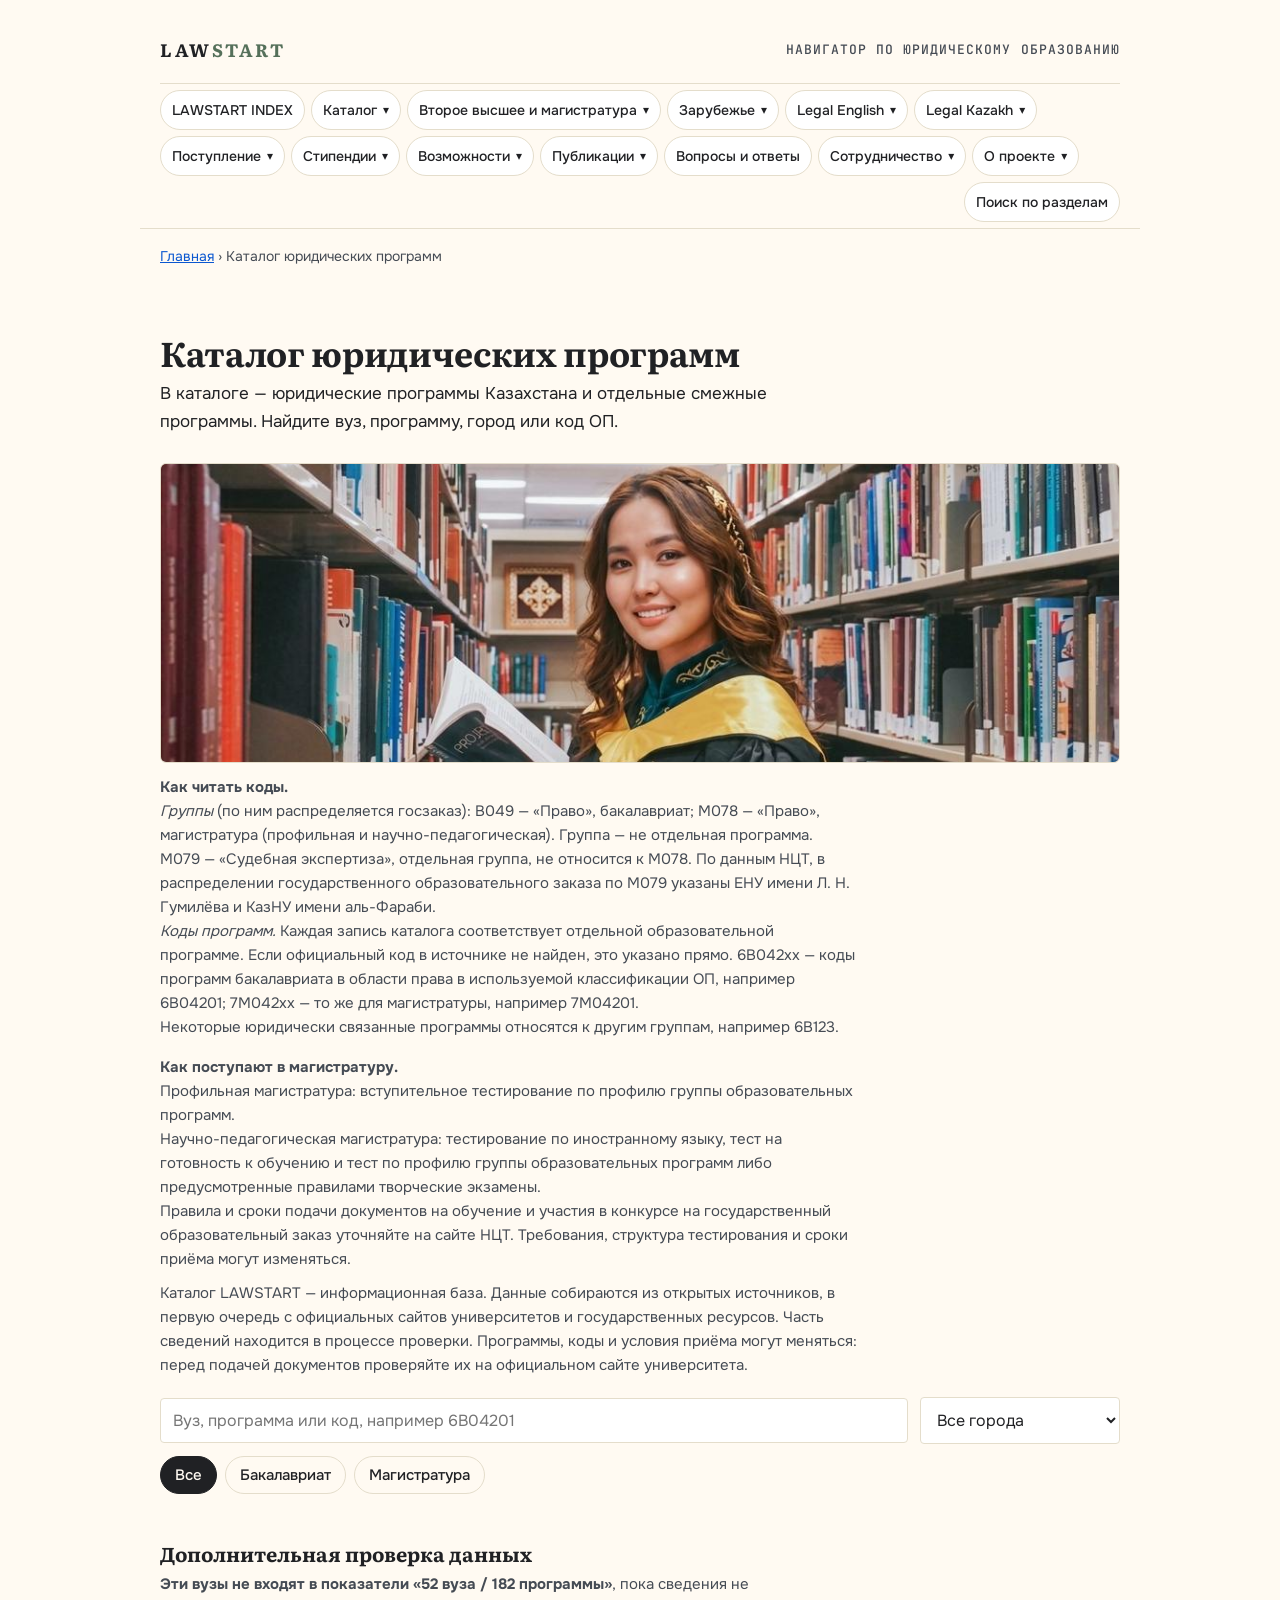
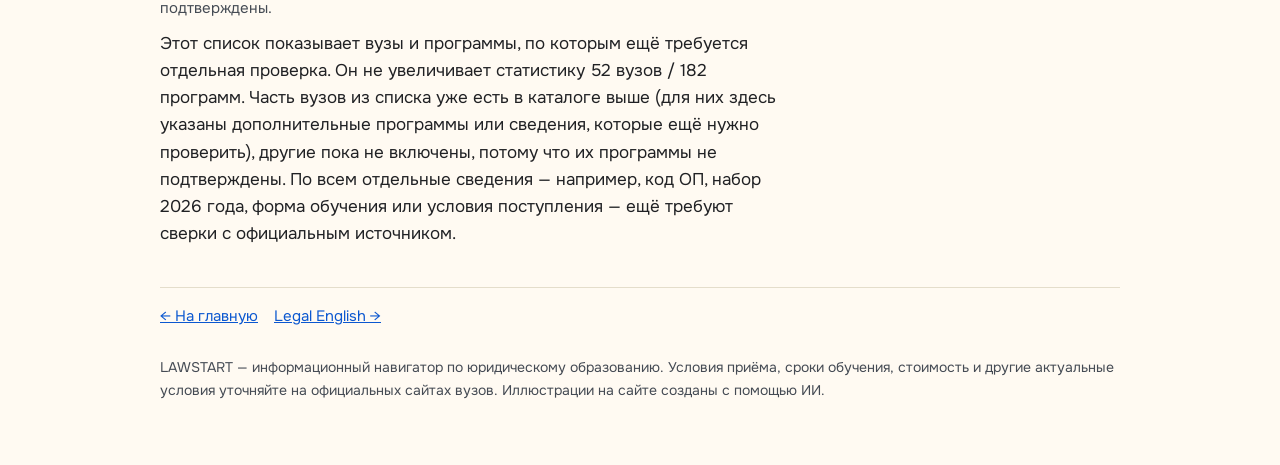
==== catalog.html @ f60cda5f "Add files via upload" ====
<!doctype html>
<html lang="ru">
<head>
<meta charset="utf-8">
<meta name="viewport" content="width=device-width,initial-scale=1">
<title>Каталог юридических программ Казахстана: вузы, коды ОП, магистратура M078 | LAWSTART</title>
<meta name="description" content="Поиск юридических программ бакалавриата и магистратуры в вузах Казахстана по вузу, городу и коду образовательной программы. Информационная база LAWSTART: условия приёма проверяйте на сайте вуза.">
<link rel="canonical" href="https://lawstartkz.github.io/catalog.html">
<link rel="icon" href="favicon.svg" type="image/svg+xml">
<meta property="og:type" content="website">
<meta property="og:locale" content="ru_RU">
<meta property="og:site_name" content="LAWSTART">
<meta property="og:title" content="Каталог юридических программ Казахстана: вузы, коды ОП, магистратура M078 | LAWSTART">
<meta property="og:description" content="Поиск юридических программ бакалавриата и магистратуры в вузах Казахстана по вузу, городу и коду образовательной программы. Информационная база LAWSTART: условия приёма проверяйте на сайте вуза.">
<meta property="og:url" content="https://lawstartkz.github.io/catalog.html">
<meta property="og:image" content="https://lawstartkz.github.io/og.jpg">
<meta property="og:image:alt" content="LAWSTART — навигатор по юридическому образованию">
<meta property="og:image:width" content="1200">
<meta property="og:image:height" content="630">
<meta name="twitter:card" content="summary_large_image">
<meta name="twitter:title" content="Каталог юридических программ Казахстана: вузы, коды ОП, магистратура M078 | LAWSTART">
<meta name="twitter:description" content="Поиск юридических программ бакалавриата и магистратуры в вузах Казахстана по вузу, городу и коду образовательной программы. Информационная база LAWSTART: условия приёма проверяйте на сайте вуза.">
<meta name="twitter:image" content="https://lawstartkz.github.io/og.jpg">
<script type="application/ld+json">{"@context": "https://schema.org", "@type": "BreadcrumbList", "itemListElement": [{"@type": "ListItem", "position": 1, "name": "LAWSTART", "item": "https://lawstartkz.github.io/"}, {"@type": "ListItem", "position": 2, "name": "Каталог юридических программ", "item": "https://lawstartkz.github.io/catalog.html"}]}</script>
<link rel="stylesheet" href="https://fonts.googleapis.com/css2?family=Literata:opsz,wght@7..72,500;7..72,700&family=Onest:wght@400;500;600;700&family=JetBrains+Mono:wght@500&display=swap">
<link rel="stylesheet" href="lawstart.css">
</head>
<body>

<a class="skip" href="#main">К содержимому</a>
<div class="wrap">
  <header class="top">
    <div class="logo"><a href="index.html" aria-label="LAWSTART — на главную">LAW<i>START</i></a></div>
    <div class="tag">Навигатор по юридическому образованию</div>
  </header>
  <nav class="mm" id="main-menu" aria-label="Главное меню: разделы сайта"><div class="mm-bar"><button type="button" class="mm-toggle" id="mm-toggle" aria-expanded="false" aria-controls="mm-list">Меню</button><a class="mm-all" href="index.html#sitemap">Все разделы</a></div><ul class="mm-list" id="mm-list"><li class="mm-g"><a class="mm-dl" href="index.html#test">LAWSTART INDEX</a></li><li class="mm-g"><button type="button" class="mm-gb" aria-expanded="false" aria-controls="mm-p1"><span class="mm-f">Каталог юридического образования Казахстана</span><span class="mm-s" aria-hidden="true">Каталог</span></button><ul class="mm-panel" id="mm-p1" hidden><li><a href="#catalog">Каталог вузов и программ</a></li><li><a href="index.html#nav-d-ba">Бакалавриат по праву</a></li><li><a href="index.html#fields">Направления права</a></li><li><a href="#nav-catalog-check">Проверка данных каталога</a></li><li><a href="index.html#sources">Источники и ограничения</a></li></ul></li><li class="mm-g"><button type="button" class="mm-gb" aria-expanded="false" aria-controls="mm-p2"><span class="mm-f">Второе высшее и магистратура</span><span class="mm-s" aria-hidden="true">Второе высшее и магистратура</span></button><ul class="mm-panel" id="mm-p2" hidden><li><a href="index.html#second-master">Обзор раздела</a></li><li><a href="index.html#second">1. Второе высшее по юриспруденции</a></li><li><a href="index.html#route-master-kz">2. Магистратура в Казахстане</a></li><li><a href="index.html#route-master-abroad">3. Магистратура за рубежом: LL.M., MA</a></li><li><a href="index.html#no-law-degree">4. Поступление без юридического диплома</a></li></ul></li><li class="mm-g"><button type="button" class="mm-gb" aria-expanded="false" aria-controls="mm-p3"><span class="mm-f">Зарубежное образование</span><span class="mm-s" aria-hidden="true">Зарубежье</span></button><ul class="mm-panel" id="mm-p3" hidden><li><a href="index.html#abroad">Университеты и страны: обзор</a></li><li><a href="index.html#nav-ab-uk">Великобритания</a></li><li><a href="index.html#nav-ab-eu">Европа</a></li><li><a href="index.html#nav-ab-usca">США и Канада</a></li><li><a href="index.html#nav-ab-sg">Сингапур, Япония, Южная Корея</a></li><li><a href="index.html#nav-ab-au">Австралия</a></li><li><a href="index.html#nav-ab-nz">Новая Зеландия</a></li><li><a href="index.html#nav-ab-req">Требования и документы</a></li></ul></li><li class="mm-g"><button type="button" class="mm-gb" aria-expanded="false" aria-controls="mm-p4"><span class="mm-f">Legal English</span><span class="mm-s" aria-hidden="true">Legal English</span></button><ul class="mm-panel" id="mm-p4" hidden><li><a href="index.html#english">Обзор Legal English</a></li><li><a href="index.html#le-course">Курс по уровням</a></li><li><a href="index.html#le-terms">Юридическая терминология</a></li><li><a href="index.html#le-dict">Словарь Legal English</a></li><li><a href="index.html#le-contract">Язык договоров</a></li><li><a href="index.html#le-corr">Юридическая переписка</a></li><li><a href="index.html#le-free">Бесплатные словари и источники</a></li><li><a href="index.html#le-courses">Курсы и кино</a></li></ul></li><li class="mm-g"><button type="button" class="mm-gb" aria-expanded="false" aria-controls="mm-p5"><span class="mm-f">Legal Kazakh</span><span class="mm-s" aria-hidden="true">Legal Kazakh</span></button><ul class="mm-panel" id="mm-p5" hidden><li><a href="index.html#legal-kazakh">Обзор Legal Kazakh</a></li><li><a href="index.html#lk-terms">Казахско-русская терминология</a></li><li><a href="index.html#lk-res">Ресурсы и источники</a></li></ul></li><li class="mm-g"><button type="button" class="mm-gb" aria-expanded="false" aria-controls="mm-p6"><span class="mm-f">Поступление</span><span class="mm-s" aria-hidden="true">Поступление</span></button><ul class="mm-panel" id="mm-p6" hidden><li><a href="index.html#admission">Подготовка к поступлению</a></li><li><a href="index.html#ml-types">Мотивационные письма</a></li><li><a href="index.html#ml-guides">Руководства университетов</a></li><li><a href="index.html#admissions-strategy">Стратегия профиля</a></li><li><a href="index.html#ielts-toefl">IELTS и TOEFL</a></li><li><a href="index.html#lsat">LSAT</a></li><li><a href="index.html#checklist">Чек-лист поступления</a></li></ul></li><li class="mm-g"><button type="button" class="mm-gb" aria-expanded="false" aria-controls="mm-p7"><span class="mm-f">Стипендии и гранты</span><span class="mm-s" aria-hidden="true">Стипендии</span></button><ul class="mm-panel" id="mm-p7" hidden><li><a href="index.html#funding">Обзор и как читать описания</a></li><li><a href="index.html#nav-fu-bolashak">Болашак</a></li><li><a href="index.html#nav-fu-us">Стипендии США</a></li><li><a href="index.html#nav-fu-uk">Стипендии Великобритании</a></li><li><a href="index.html#nav-fu-eu">Стипендии Европы</a></li><li><a href="index.html#nav-fu-mext">MEXT (Япония)</a></li><li><a href="index.html#nl-sh">Stipendium Hungaricum</a></li></ul></li><li class="mm-g"><button type="button" class="mm-gb" aria-expanded="false" aria-controls="mm-p8"><span class="mm-f">Международные возможности</span><span class="mm-s" aria-hidden="true">Возможности</span></button><ul class="mm-panel" id="mm-p8" hidden><li><a href="index.html#opportunities">Обзор возможностей</a></li><li><a href="index.html#career-experience">Практика и стажировки</a></li><li><a href="index.html#leadership">Лидерские программы</a></li><li><a href="index.html#kectil">Kectil 2027</a></li><li><a href="index.html#nav-o-jessup">Moot courts (Jessup)</a></li><li><a href="index.html#nav-o-freemover">Обмены: Free Mover, IREX, BridgeUSA</a></li></ul></li><li class="mm-g"><button type="button" class="mm-gb" aria-expanded="false" aria-controls="mm-p10"><span class="mm-f">Бесплатные публикации и исследования</span><span class="mm-s" aria-hidden="true">Публикации</span></button><ul class="mm-panel" id="mm-p10" hidden><li><a href="index.html#publications">Обзор раздела</a></li><li><a href="index.html#pub-for">Для кого</a></li><li><a href="index.html#pub-learn">A. Бесплатное изучение права</a></li><li><a href="index.html#pub-journals">B. Научные журналы и публикации</a></li><li><a href="index.html#pub-research">C. Исследовательские программы</a></li><li><a href="index.html#pub-how">Как подготовить статью</a></li></ul></li><li class="mm-g"><a class="mm-dl" href="index.html#community">Вопросы и ответы</a></li><li class="mm-g"><button type="button" class="mm-gb" aria-expanded="false" aria-controls="mm-p11"><span class="mm-f">Реклама и сотрудничество</span><span class="mm-s" aria-hidden="true">Сотрудничество</span></button><ul class="mm-panel" id="mm-p11" hidden><li><a href="index.html#cooperation">Обзор раздела</a></li><li><a href="index.html#coop-univ">Университетам</a></li><li><a href="index.html#coop-edu">Образовательным организациям</a></li><li><a href="index.html#coop-adv">Рекламодателям и спонсорам</a></li><li><a href="index.html#coop-rules">Принципы</a></li><li><a href="index.html#coop-contact">Как связаться</a></li></ul></li><li class="mm-g"><button type="button" class="mm-gb" aria-expanded="false" aria-controls="mm-p9"><span class="mm-f">О проекте</span><span class="mm-s" aria-hidden="true">О проекте</span></button><ul class="mm-panel" id="mm-p9" hidden><li><a href="index.html#about">О проекте</a></li><li><a href="index.html#nav-about-method">Методология</a></li><li><a href="index.html#nav-about-limits">Ограничения данных</a></li><li><a href="index.html#faq">Частые вопросы (FAQ)</a></li></ul></li><li class="mm-g mm-srch"><a href="index.html#sitemap-search">Поиск по разделам</a></li></ul></nav>
  <main id="main" tabindex="-1">
  <nav class="crumbs" aria-label="Путь по сайту"><a href="index.html">Главная</a> › Каталог юридических программ</nav>
  <section id="catalog">
    <h1 class="sec">Каталог юридических программ</h1>
    <p class="sub">В каталоге — юридические программы Казахстана и отдельные смежные программы. Найдите вуз, программу, город или код ОП.</p>
<figure class="ph"><img src="lawstart-img-catalog-01.jpg" alt="Выпускница в мантии с книгой между библиотечными стеллажами" loading="lazy" width="1000" height="560" style="object-position:50% 35%"></figure>
    <p class="note" id="nav-codes" style="margin:-12px 0 20px"><b>Как читать коды.</b><br><i>Группы</i> (по ним распределяется госзаказ): B049 — «Право», бакалавриат; M078 — «Право», магистратура (профильная и научно-педагогическая). Группа — не отдельная программа.<br>M079 — «Судебная экспертиза», отдельная группа, не относится к M078. По данным НЦТ, в распределении государственного образовательного заказа по M079 указаны ЕНУ имени Л. Н. Гумилёва и КазНУ имени аль-Фараби.<br><i>Коды программ.</i> Каждая запись каталога соответствует отдельной образовательной программе. Если официальный код в источнике не найден, это указано прямо. 6B042xx — коды программ бакалавриата в области права в используемой классификации ОП, например 6B04201; 7M042xx — то же для магистратуры, например 7M04201.<br>Некоторые юридически связанные программы относятся к другим группам, например 6B123.</p>
    <p class="note" id="nav-master" style="margin:-4px 0 14px"><b>Как поступают в магистратуру.</b><br>Профильная магистратура: вступительное тестирование по профилю группы образовательных программ.<br>Научно-педагогическая магистратура: тестирование по иностранному языку, тест на готовность к обучению и тест по профилю группы образовательных программ либо предусмотренные правилами творческие экзамены.<br>Правила и сроки подачи документов на обучение и участия в конкурсе на государственный образовательный заказ уточняйте на сайте НЦТ. Требования, структура тестирования и сроки приёма могут изменяться.</p>
    <p class="note" style="margin:-4px 0 20px">Каталог LAWSTART — информационная база. Данные собираются из открытых источников, в первую очередь с официальных сайтов университетов и государственных ресурсов. Часть сведений находится в процессе проверки. Программы, коды и условия приёма могут меняться: перед подачей документов проверяйте их на официальном сайте университета.</p>
    <div class="ctl">
      <input type="search" id="q" placeholder="Вуз, программа или код, например 6B04201" aria-label="Поиск по каталогу">
      <select id="city" aria-label="Город"><option value="">Все города</option></select>
    </div>
    <div class="ctl"><div class="chips" id="lvl">
      <button class="chip" type="button" data-l="" aria-pressed="true">Все</button>
      <button class="chip" type="button" data-l="Бакалавриат" aria-pressed="false">Бакалавриат</button>
      <button class="chip" type="button" data-l="Магистратура" aria-pressed="false">Магистратура</button>
    </div></div>
    <p class="count" id="count"></p>
    <div class="ugrid" id="list"></div>
        <div class="other" id="other" style="margin-top:28px">
      <h3 id="nav-catalog-check">Дополнительная проверка данных</h3>
      <p class="note" style="margin:0 0 10px"><b>Эти вузы не входят в показатели «52 вуза / 182 программы»</b>, пока сведения не подтверждены.</p>
      <p class="sub">Этот список показывает вузы и программы, по которым ещё требуется отдельная проверка. Он не увеличивает статистику 52 вузов / 182 программ. Часть вузов из списка уже есть в каталоге выше (для них здесь указаны дополнительные программы или сведения, которые ещё нужно проверить), другие пока не включены, потому что их программы не подтверждены. По всем отдельные сведения — например, код ОП, набор 2026 года, форма обучения или условия поступления — ещё требуют сверки с официальным источником.</p>
      <dl id="olist"></dl>
    </div>
  </section>
  <p class="pages-nav"><a href="index.html">← На главную</a><a href="legal-english.html">Legal English →</a></p>
  </main>
  <footer>LAWSTART — информационный навигатор по юридическому образованию. Условия приёма, сроки обучения, стоимость и другие актуальные условия уточняйте на официальных сайтах вузов. Иллюстрации на сайте созданы с помощью ИИ.</footer>
</div>
<button type="button" class="totop" id="totop" aria-label="К главному меню" hidden>↑ К ГЛАВНОМУ МЕНЮ</button>
<script src="lawstart-nav.js"></script>
<script src="lawstart-catalog.js"></script>
<!-- Cloudflare Web Analytics --><script type="module" src="https://static.cloudflareinsights.com/beacon.min.js" data-cf-beacon='{"token":"e0ff798a6056429d980021d98a8d6578"}'></script><!-- End Cloudflare Web Analytics -->
</body>
</html>
---- lawstart.css ----
[hidden]{display:none!important}
*,*::before,*::after{box-sizing:border-box}
/* Layout: one calm column, a wide hero with a route-style list of directions, then facts, steps, FAQ.
   Color: paper, ink, brass accent, line, muted. Type: Literata display, Onest body, JetBrains Mono for program codes. */
:root{
  --paper:#FFFAF2; --card:#FFFFFF; --ink:#202124; --muted:#454B54; --link:#0B57D0; --line:#E4DDCB;
  --brass:#55705A;--i1:#C8932E;--i2:#B5483F;--i3:#2E5E8C;--b1:#F5E9D2;--b2:#E2ECF4;--b3:#F4E1DC; --brass-ink:#FFFFFF; --soft:#EFEADB;
  --display:'Literata',Georgia,serif; --body:'Onest',system-ui,sans-serif; --mono:'JetBrains Mono',ui-monospace,monospace;
}
@media (prefers-color-scheme:dark){:root:not([data-theme="light"]){
  --paper:#111A13; --card:#1A251C; --ink:#F1F4EF; --muted:#C3CCC4; --link:#8AB4F8; --line:#2C3A2F; --brass:#8FB394;--i1:#E3B65F;--i2:#E5857A;--i3:#7FB0DE;--b1:#2B2619;--b2:#17222D;--b3:#2D1F1D; --brass-ink:#111A13; --soft:#212E24; color-scheme:dark}}
:root[data-theme="dark"]{
  --paper:#111A13; --card:#1A251C; --ink:#F1F4EF; --muted:#C3CCC4; --link:#8AB4F8; --line:#2C3A2F; --brass:#8FB394;--i1:#E3B65F;--i2:#E5857A;--i3:#7FB0DE;--b1:#2B2619;--b2:#17222D;--b3:#2D1F1D; --brass-ink:#111A13; --soft:#212E24; color-scheme:dark}

*{box-sizing:border-box}
body{background:var(--paper);color:var(--ink);font:17px/1.6 var(--body);padding-inline:20px;-webkit-text-size-adjust:100%;text-size-adjust:100%}
.wrap{max-width:960px;margin-inline:auto;padding-block:28px 56px}
.skip{position:absolute;left:12px;top:-100px;z-index:100;background:var(--brass);color:var(--brass-ink);padding:10px 14px;border-radius:6px;font-weight:600;text-decoration:none}.skip:focus{top:12px}
main:focus{outline:none}
a{color:var(--link)}
:focus-visible{outline:2px solid var(--brass);outline-offset:3px}

header.top{flex-wrap:wrap;display:flex;justify-content:space-between;align-items:center;gap:12px;padding-bottom:20px;border-bottom:1px solid var(--line)}
.logo{font:700 18px var(--display);letter-spacing:.14em}
.logo i{font-style:normal;color:var(--brass)}
.tag{font:500 13px var(--mono);color:var(--muted);text-transform:uppercase;letter-spacing:.08em}

.hero>div:first-child{grid-column:1/-1}.hero{display:grid;grid-template-columns:1.2fr 1fr;gap:40px;padding-block:48px 40px;align-items:start}
h1{font:700 clamp(34px,6vw,56px)/1.06 var(--display);letter-spacing:-.02em;margin:0 0 18px;text-wrap:balance}
.lead{color:var(--ink);font-size:19px;max-width:46ch;margin:0 0 28px}
.cta{display:flex;flex-wrap:wrap;gap:12px}
.btn{display:inline-block;padding:14px 22px;font:600 15px var(--body);color:var(--ink);text-decoration:none;border:1.5px solid var(--ink);border-radius:4px}
.btn.main{background:var(--brass);border-color:var(--brass);color:var(--brass-ink)}
.btn:hover{transform:translateY(-1px)}
@media (prefers-reduced-motion:no-preference){.btn{transition:transform .15s}}

.route{padding:0;grid-column:1/-1;display:grid;grid-template-columns:repeat(auto-fit,minmax(270px,1fr));gap:12px}.route h2,.route .rs{grid-column:1/-1}
.route h2{font:700 28px/1.2 var(--display);color:var(--ink);margin:0}.route .rs{margin:0 0 4px;color:var(--muted);font-size:16px}
.route a{display:flex;justify-content:space-between;gap:12px;padding:14px 16px;min-height:56px;margin-top:0;color:var(--ink);background:var(--card);border:1px solid var(--line);border-radius:6px;text-decoration:none;font-weight:500}.route a{cursor:pointer;-webkit-tap-highlight-color:transparent}.route a:hover{border-color:var(--ink)}.route a:active{background:var(--soft);border-color:var(--ink)}.route a:focus-visible{outline-offset:2px}.route a.go{border:2px solid var(--brass);padding:13px 15px}
.route a:first-of-type{margin-top:0}
.route a span:last-child{color:#1F7A47;font:700 22px/1 var(--body);flex:none;align-self:center}
@media (prefers-color-scheme:dark){:root:not([data-theme="light"]) .route a span:last-child{color:#7FD6A3}}
:root[data-theme="dark"] .route a span:last-child{color:#7FD6A3}
.route a:hover b{text-decoration:underline;text-underline-offset:4px}@media (max-width:560px){.route{gap:10px}.route a{padding:12px 14px;min-height:52px}.route a.go{padding:11px 13px}.route a b{font-size:17px}.route h2{font-size:26px}}@media (prefers-reduced-motion:no-preference){.route a{transition:border-color .15s,background-color .15s}}.route a b{display:block;font-size:18px;font-weight:700;line-height:1.3;text-transform:none}.route a small{display:block;font:400 14.5px/1.45 var(--body);color:var(--muted);margin-top:3px}

.facts{display:grid;grid-template-columns:repeat(auto-fit,minmax(200px,1fr));gap:0;border-block:1px solid var(--line)}
.fact{padding:22px 20px 22px 0;min-width:0}
.fact b{display:block;font:700 34px/1.1 var(--display)}
.fact b.code{font-family:var(--mono);font-weight:500;font-size:28px}
.fact span{color:var(--muted);font-size:15.5px}

section{padding-block:48px 0}
h2.sec{font:700 clamp(26px,4vw,34px)/1.15 var(--display);letter-spacing:-.01em;margin:0 0 8px;text-wrap:balance}
.sub{color:var(--ink);margin:0 0 28px;max-width:56ch}

.dirs{display:grid;grid-template-columns:repeat(auto-fit,minmax(260px,1fr));gap:16px}
.dir{background:var(--card);border:1px solid var(--line);border-radius:6px;padding:22px;min-width:0}
.dir h3{font:700 20px/1.25 var(--display);margin:0 0 8px}
.dir p{margin:0;color:var(--ink);font-size:16px}
.dir code{font:500 14px var(--mono);background:var(--soft);padding:2px 6px;border-radius:3px}

.steps{display:grid;grid-template-columns:repeat(auto-fit,minmax(220px,1fr));gap:24px;counter-reset:s;padding:0;list-style:none;margin:0}
.steps li{counter-increment:s;padding-top:16px;border-top:2px solid var(--ink)}
.steps li::before{content:counter(s);font:500 13px var(--mono);color:var(--brass);display:block;margin-bottom:6px}
.steps b{display:block;font:700 19px var(--display);margin-bottom:4px}
.steps span{color:var(--ink);font-size:16px}

details{border-top:1px solid var(--line)}
details:last-of-type{border-bottom:1px solid var(--line)}
summary{cursor:pointer;list-style:none;display:flex;justify-content:space-between;gap:16px;padding:18px 0;font:700 18px var(--display)}
summary::-webkit-details-marker{display:none}
summary::after{content:"+";font:500 22px var(--mono);color:var(--brass);line-height:1}
details[open] summary::after{content:"–"}
details p{margin:0 0 18px;color:var(--ink);max-width:68ch}

.final{margin-top:56px;background:var(--ink);color:var(--paper);border-radius:6px;padding:32px;display:flex;flex-wrap:wrap;gap:20px;justify-content:space-between;align-items:center}
.final h2{font:700 26px/1.2 var(--display);margin:0;max-width:22ch}
.final .btn{border-color:var(--paper)}.final .btn:not(.main){color:var(--paper)}
.final .btn.main{border-color:var(--brass)}
footer{margin-top:28px;color:var(--muted);font-size:14px}

@media (max-width:760px){.hero{grid-template-columns:1fr;gap:28px;padding-block:32px}}
.pic{margin:0 0 40px;background:var(--soft);border:1px solid var(--line);border-radius:6px;display:flex;justify-content:center;overflow:hidden}


.ctl{display:flex;flex-wrap:wrap;gap:12px;align-items:center;margin-bottom:12px}
.ctl input[type=search],.ctl select{font:400 16px var(--body);color:var(--ink);background:var(--card);border:1.5px solid var(--line);border-radius:4px;padding:11px 12px;min-width:0}
.ctl input[type=search]{flex:1 1 240px}
.ctl select{flex:0 1 200px}
.dsrch{margin:0 0 20px;padding:18px}
.dsrch-h{display:block;font:700 18px/1.3 var(--display);margin:0 0 8px}
.dsrch-f{display:flex;flex-wrap:wrap;gap:10px}
.dsrch-f input[type=search],.dsrch-f select{flex:1 1 220px;min-width:0;min-height:48px;font:400 16px var(--body);color:var(--ink);background:var(--card);border:1.5px solid var(--line);border-radius:6px;padding:10px 12px}
.dbtn{flex:0 0 auto;min-height:48px;padding:12px 20px;border:2px solid #1769D2;border-radius:10px;background:#1769D2;color:#fff;font:700 15px/1.2 var(--body);letter-spacing:.03em;cursor:pointer;touch-action:manipulation;-webkit-tap-highlight-color:transparent}
.dbtn:hover{background:#125BB8;border-color:#125BB8}
.dbtn:active{background:#0E4A99;border-color:#0E4A99;transform:scale(.98)}
.dbtn:focus-visible{outline:3px solid var(--ink);outline-offset:2px}
@media (prefers-color-scheme:dark){:root:not([data-theme="light"]) .dbtn{border-color:#6AA8F0}}
:root[data-theme="dark"] .dbtn{border-color:#6AA8F0}
@media (max-width:520px){.dbtn{width:100%}}
.dext{margin-top:18px;padding-top:16px;border-top:1px solid var(--line)}
.dext-n{margin:0 0 10px;font-size:15px;color:var(--muted)}
.dmsg{margin:10px 0 0;font-weight:600;color:var(--ink)}
.dmsg:empty{display:none}
.dmsg a{font-weight:600}
.lk-card{border-top:1px solid var(--line)}
.lk-dl{margin:0 0 14px}
.lk-dl dt{font:600 14px var(--body);color:var(--muted);margin-top:10px}
.lk-dl dd{margin:2px 0 0}
.chips{display:flex;gap:8px;flex-wrap:wrap}
.chip{font:500 15px var(--body);color:var(--ink);background:transparent;border:1.5px solid var(--line);border-radius:999px;padding:8px 14px;cursor:pointer}
.chip[aria-pressed=true]{background:var(--ink);color:var(--paper);border-color:var(--ink)}
.count{font:500 14px var(--mono);color:var(--muted);margin:0 0 16px}
.ugrid{display:grid;grid-template-columns:repeat(auto-fill,minmax(min(300px,100%),1fr));gap:14px}
.uni{background:var(--card);border:1px solid var(--line);border-radius:6px;padding:18px;min-width:0}
.uni h3{font:700 17px/1.3 var(--display);margin:0 0 4px}
.uni .meta{font:500 13px var(--mono);color:var(--brass);text-transform:uppercase;letter-spacing:.06em;margin:0 0 10px}
.uni ul{list-style:none;margin:0;padding:0}
.uni li{display:flex;gap:10px;padding:7px 0;border-top:1px solid var(--line);font-size:15.5px;line-height:1.5}
.uni li code{flex:0 0 auto;min-width:66px;font:500 13px/1.7 var(--mono);color:var(--muted)}
.uni li em{display:block;font-style:normal;color:var(--muted);font-size:14px}
.uni li code.nocode{font:400 13px/1.4 var(--body);min-width:0;width:66px;font-style:italic}
.stat{font:500 12px var(--mono);background:var(--soft);padding:3px 8px;border-radius:3px;margin-left:8px;vertical-align:middle;text-transform:uppercase;letter-spacing:.04em;white-space:nowrap}
.ph{margin:0 0 24px}.ph figcaption{font-size:14px;color:var(--muted);margin-top:6px}.ph.sm img{width:auto;max-width:100%;height:auto;max-height:320px;margin:0 auto}.bd{display:flex;flex-wrap:wrap;gap:6px;margin:0 0 10px}.bd i{font:500 12px var(--mono);font-style:normal;text-transform:uppercase;letter-spacing:.04em;border:1.5px solid var(--line);border-radius:3px;padding:2px 7px;color:var(--muted)}.bd i.of{color:#1F7A47;border-color:#1F7A47}.rc .nt{font-size:14.5px;color:var(--muted);margin:8px 0 0}.rc .lk{margin:10px 0 0;font-size:15.5px}.rc .lk a{font-weight:500;text-underline-offset:3px}@media (prefers-color-scheme:dark){:root:not([data-theme="light"]) .bd i.of{color:#7FD6A3;border-color:#7FD6A3}}:root[data-theme="dark"] .bd i.of{color:#7FD6A3;border-color:#7FD6A3}
.rcimg{display:block;width:100%;height:140px;object-fit:cover;border-radius:4px;margin:-4px 0 14px}.ph img,.pic img{display:block;width:100%;height:clamp(170px,34vw,300px);object-fit:cover}.ph img{border-radius:6px;border:1px solid var(--line)}
.ver{margin-top:12px;padding-top:12px;border-top:1px solid var(--line)}
.ver .ok{display:inline-block;font:500 12px var(--mono);text-transform:uppercase;letter-spacing:.04em;color:#1F7A47;border:1.5px solid #1F7A47;border-radius:3px;padding:2px 7px}
.ver dl{margin:10px 0 8px;display:grid;grid-template-columns:auto 1fr;gap:4px 12px;font-size:14.5px;line-height:1.5}
.ver dt{color:var(--muted)}
.ver dd{margin:0;min-width:0;overflow-wrap:anywhere}
.ver .vs{font-size:14px;color:var(--muted);margin:0}
.ver .vs a{color:var(--link)}
@media (prefers-color-scheme:dark){:root:not([data-theme="light"]) .ver .ok{color:#7FD6A3;border-color:#7FD6A3}}
:root[data-theme="dark"] .ver .ok{color:#7FD6A3;border-color:#7FD6A3}
.empty{padding:28px 0;color:var(--muted)}
.other{margin-top:28px}
.other h3{font:700 20px var(--display);margin:0 0 4px}
.other p.sub{margin-bottom:12px}
.other dl{margin:0;display:grid;grid-template-columns:130px 1fr;gap:0 16px}
.other dt{font-weight:700;padding:9px 0;border-top:1px solid var(--line)}
.other dd{margin:0;padding:9px 0;border-top:1px solid var(--line);color:var(--ink);font-size:15.5px}
@media (max-width:560px){.other dl{grid-template-columns:1fr}.other dt{padding-bottom:0}.other dd{border-top:0;padding-top:2px}}

.quiz{background:var(--card);border:1px solid var(--line);border-radius:6px;padding:28px;max-width:720px}
.qprog{display:flex;justify-content:space-between;font:500 14px var(--mono);color:var(--muted);margin-bottom:8px}
.bar{height:6px;background:var(--soft);border-radius:3px;overflow:hidden;margin-bottom:24px}
.bar i{display:block;height:100%;background:var(--brass);width:0}
.quiz fieldset{border:0;margin:0;padding:0;min-width:0}
.quiz legend{font:700 22px/1.3 var(--display);margin-bottom:16px;padding:0;text-wrap:balance}
.opt{display:flex;gap:12px;align-items:flex-start;border:1.5px solid var(--line);border-radius:6px;padding:14px 16px;margin-bottom:10px;cursor:pointer;background:var(--paper)}
.opt:hover{border-color:var(--brass)}
.opt input{margin-top:5px;accent-color:var(--brass);flex:0 0 auto}
.opt:has(input:checked){border-color:var(--brass);background:var(--soft)}
.qnav{display:flex;gap:12px;margin-top:18px;flex-wrap:wrap}
.btn[disabled]{opacity:.45;cursor:not-allowed}
button.btn{background:transparent;color:var(--ink);cursor:pointer}
button.btn.main{background:var(--brass);color:var(--brass-ink)}
.res .big{font:700 clamp(56px,14vw,88px)/1 var(--display);letter-spacing:-.03em}
.res .big small{font-size:.35em;color:var(--muted);font-weight:500}
.res h3{font:700 26px var(--display);margin:8px 0}
.res p{color:var(--ink);margin:0 0 12px;max-width:56ch}
.scale{display:grid;grid-template-columns:repeat(5,1fr);gap:4px;margin:18px 0 6px}
.scale span{height:8px;border-radius:2px;background:var(--soft)}
.scale span.on{background:var(--brass)}
.scale-l{display:flex;justify-content:space-between;font:500 12px var(--mono);color:var(--muted);margin-bottom:20px}

.reg{display:grid;grid-template-columns:repeat(auto-fit,minmax(270px,1fr));gap:16px}
.mto{display:grid;gap:8px}.mto button,.mtb{font:500 16px var(--body);text-align:left;padding:12px 14px;min-height:44px;background:var(--card);color:var(--ink);border:1px solid var(--line);border-radius:6px;cursor:pointer}.mto button:hover,.mtb:hover{border-color:var(--brass)}.mto button.ok{border-color:#2f7d4f;background:rgba(47,125,79,.12)}.mto button.no{border-color:#b3472f;background:rgba(179,71,47,.12)}.mtb{margin-top:12px;text-align:center}
.lr{margin:0;padding-left:22px;display:grid;gap:6px}.lr a{color:var(--link);text-underline-offset:3px;display:inline-block;min-height:28px}.leroute{scroll-margin-top:12px}#le-levels,#le-dirs,#le-terms,#le-dict,#mt{scroll-margin-top:16px}
.uni .wl{margin:2px 0 10px;font-size:14px}.uni .wl a{color:var(--link);text-underline-offset:3px;display:inline-block;min-height:28px}
.uni .lv{margin:14px 0 2px;font-weight:600}
.rc{background:var(--card);border:1px solid var(--line);border-radius:6px;padding:22px;min-width:0}
.rc h3{font:700 21px/1.25 var(--display);margin:0 0 4px}
.rc .deg{font:500 13px var(--mono);color:var(--brass);text-transform:uppercase;letter-spacing:.06em;margin:0 0 12px}
.rc dl{margin:0}
.rc dt{font:600 14px var(--body);color:var(--muted);margin-top:12px}
.rc dd{margin:2px 0 0;font-size:16px}
.chk{margin:28px 0 0;padding:0;list-style:none;display:grid;grid-template-columns:repeat(auto-fit,minmax(250px,1fr));gap:0 28px}
.chk li{padding:12px 0;border-top:1px solid var(--line);font-size:16px}
.chk b{display:block;font-weight:700}
.chk span{color:var(--ink)}
.note{margin-top:20px;color:var(--muted);font-size:15px;max-width:70ch}
.ulist{list-style:none;margin:0;padding:0}
.ulist li{display:flex;justify-content:space-between;gap:12px;padding:7px 0;border-top:1px solid var(--line);font-size:15.5px;min-width:0}
.ulist a{font-weight:500;text-decoration:underline;text-decoration-color:var(--line);text-underline-offset:3px;min-width:0}
.ulist a:hover{text-decoration-color:var(--brass)}
.ulist span{font:500 12.5px var(--mono);color:var(--muted);text-align:right;overflow-wrap:anywhere;flex:0 1 46%;align-self:center}
.ulist span{display:none}
@media (min-width:760px){.ulist span{display:block}}
.fmt{margin:0 0 6px;font-size:15px;color:var(--ink)}
.cty{font:600 14.5px var(--body);color:var(--ink);margin:16px 0 4px}
.cty:first-of-type{margin-top:0}
.sub2{font:700 24px/1.2 var(--display);margin:40px 0 6px}
.plain{margin:0;padding-left:18px;font-size:16px}
.plain li{padding:3px 0}
.tw{overflow-x:auto}
.tw table{border-collapse:collapse;width:100%;font-size:15.5px}
.tw td{padding:8px 0;border-top:1px solid var(--line);vertical-align:top}
.tw td:last-child{font:500 14px var(--mono);white-space:nowrap;padding-left:12px}

.deg2{font:500 13px var(--mono);color:var(--brass);text-transform:uppercase;letter-spacing:.06em;margin:0 0 8px !important}
.terms{display:grid;grid-template-columns:repeat(auto-fill,minmax(280px,1fr));gap:0 28px;margin:8px 0 6px}
.t{padding:11px 0;border-top:1px solid var(--line);min-width:0;display:flex;flex-direction:column;gap:2px}
.t b{font-weight:700;font-size:16.5px}
.t .tr{font-size:16px}
.t .ex{font-size:15px;color:var(--muted)}
.t i{font-size:15px;color:var(--ink)}
details h4.cty{margin-top:18px}
details a{text-decoration-color:currentColor;text-underline-offset:3px}
details ul.plain,details ol.plain{margin:0 0 8px;color:var(--ink)}
[hidden]{display:none!important}
/* ===== LAWSTART Legal English course: STYLES (scoped to .lec) ===== */
.lec{--lec-ok:#1F7A47;--lec-no:#A33A32;margin:0 0 28px}
@media (prefers-color-scheme:dark){:root:not([data-theme="light"]) .lec{--lec-ok:#7FD6A3;--lec-no:#F0A39B}}
:root[data-theme="dark"] .lec{--lec-ok:#7FD6A3;--lec-no:#F0A39B}
.lec *{min-width:0}
.lec-h{font:700 22px/1.25 var(--display);margin:14px 0 8px;scroll-margin-top:12px}
.lec h5{margin:0}
.lec-lt{font:700 18px/1.3 var(--display)}
.lec-ct{font:700 16px/1.3 var(--display);margin:16px 0 6px!important}
.lec-card{background:var(--card);border:1px solid var(--line);border-radius:6px;padding:20px;margin:0 0 16px}
.lec-card p{margin:0 0 10px}
.lec-how .plain{color:var(--ink)}
.lec-sum{font:600 15px var(--body);margin:14px 0 10px}
.lec-levels{list-style:none;margin:0 0 16px;padding:0;display:grid;gap:12px}
.lec-lv{background:var(--card);border:1px solid var(--line);border-left-width:5px;border-radius:6px;padding:18px 20px}
.lec-lv p{margin:0 0 8px}
.lec-lv.is-done{border-left-color:var(--lec-ok)}
.lec-lv.is-open{border-left-color:var(--brass)}
.lec-lv.is-lock{border-style:dashed;border-left-style:dashed}
.lec-top{display:flex;flex-wrap:wrap;gap:8px 12px;align-items:center;justify-content:space-between;margin:0 0 6px}
.lec-st{font:500 12.5px var(--mono);text-transform:uppercase;letter-spacing:.04em;border:1.5px solid currentColor;border-radius:3px;padding:2px 8px;white-space:nowrap}
.lec-st.done{color:var(--lec-ok)}.lec-st.open{color:var(--brass)}.lec-st.lock{color:var(--muted)}
.lec-ru,.lec-res,.lec-lockmsg,.lec-tr,.lec-note,.lec-meta{color:var(--muted)}
.lec-ru,.lec-res,.lec-lockmsg{font-size:15px}
.lec-note{font-size:15px;max-width:68ch}
.lec-meta{margin:0 0 14px;font-size:15px}
.lec-meta .lec-st{margin-right:6px}
.lec-btn,.lec-sp{font:600 15px var(--body);min-height:44px;padding:10px 18px;border:1.5px solid var(--ink);border-radius:4px;background:transparent;color:var(--ink);cursor:pointer}
.lec-btn.main{background:var(--brass);border-color:var(--brass);color:var(--brass-ink)}
.lec-btn[disabled],.lec-sp[disabled]{opacity:.5;cursor:not-allowed}
.lec-sp{font-weight:500;font-size:14px;padding:6px 12px;min-height:40px;border-color:var(--line)}
.lec-row{display:flex;flex-wrap:wrap;gap:10px;margin:12px 0 0}
.lec-warn{border:1.5px solid var(--lec-no);border-radius:6px;padding:10px 14px;margin:0 0 14px;color:var(--ink)}
.lec-live{margin:0;min-height:0;color:var(--lec-ok);font-weight:600}
.lec-live:empty{display:none}
.lec-future{border-style:dashed}
.lec-reset{margin:8px 0 0}
.lec-confirm{font-weight:600;margin:0 0 6px}
.lec details p{color:var(--ink);margin:0 0 12px}
.lec details p.lec-tr,.lec details p.lec-note,.lec details p.lec-fb{color:var(--muted)}
.lec .lec-body{padding:0 0 14px}
.lec-con{margin:0 0 14px}
.lec-vg{display:grid;grid-template-columns:repeat(auto-fit,minmax(min(260px,100%),1fr));gap:12px}
.lec-v{border:1px solid var(--line);border-radius:6px;padding:12px 14px;background:var(--card)}
.lec-v p{margin:0 0 6px!important;font-size:16px}
.lec-vh{margin:0 0 6px}
.lec-text{margin:0 0 20px}
.lec-quote{margin:8px 0 12px;padding:10px 16px;border-left:4px solid var(--brass);background:var(--soft)}
.lec-quote p{margin:0 0 6px!important}
.lec-q{border:0;margin:0 0 16px;padding:0}
.lec-q legend{font:600 16px/1.4 var(--body);padding:0;margin:0 0 8px}
.lec-o{display:flex;gap:10px;align-items:flex-start;border:1.5px solid var(--line);border-radius:6px;padding:10px 12px;margin:0 0 8px;cursor:pointer;background:var(--paper)}
.lec-o input{margin-top:4px;accent-color:var(--brass);flex:0 0 auto}
.lec-fb{font-size:15.5px;margin:-6px 0 14px!important;font-weight:600}
.lec-fb.ok{color:var(--lec-ok)}.lec-fb.no{color:var(--lec-no)}
.lec-fb:empty{display:none}
.lec-phr{list-style:none;margin:0 0 12px;padding:0;display:grid;gap:8px}
.lec-phr li{display:flex;flex-wrap:wrap;gap:6px 12px;align-items:center;border:1px solid var(--line);border-radius:6px;padding:8px 12px;background:var(--card)}
.lec-phr .lec-en{flex:1 1 240px}
.lec-phr .lec-tr{flex:1 1 100%;font-size:15px}
.lec-sp-msg{font-size:15px;color:var(--lec-no);margin:0 0 10px}
.lec-sp-msg:empty{display:none}
.lec-pr{border:1px solid var(--line);border-radius:6px;margin:0 0 8px;padding:0 14px}
.lec-pr summary{font:600 15px var(--body);padding:12px 0}
.lec-start{margin-top:16px}
.lec-form{margin-top:14px}
.lec-big{font:700 24px/1.3 var(--display);margin:0 0 8px!important}
.lec-verdict{font-weight:700}
.lec-score.is-done{border-left:5px solid var(--lec-ok)}
.lec-score.is-fail{border-left:5px solid var(--lec-no)}
.lec-rev{list-style:none;margin:0 0 16px;padding:0;display:grid;gap:10px;counter-reset:lecr}
.lec-r{counter-increment:lecr;border:1px solid var(--line);border-left-width:5px;border-radius:6px;padding:12px 16px;background:var(--card)}
.lec-r.ok{border-left-color:var(--lec-ok)}.lec-r.no{border-left-color:var(--lec-no)}
.lec-r p{margin:0 0 4px}
.lec-r .lec-rq::before{content:counter(lecr) ". ";font-weight:700}
.lec-r .lec-rq{font-weight:600}
.lec-rm{font-weight:700}
.lec-r.ok .lec-rm{color:var(--lec-ok)}.lec-r.no .lec-rm{color:var(--lec-no)}
.lec-why{color:var(--muted)}
.lec button:focus-visible,.lec summary:focus-visible,.lec input:focus-visible,.lec [tabindex="-1"]:focus-visible{outline:2px solid var(--brass);outline-offset:3px}
.lec [tabindex="-1"]:focus:not(:focus-visible){outline:none}
.lec-ls{border:1px solid var(--line);border-radius:6px;margin:0 0 12px;background:var(--card)}
.lec-ls>summary{padding:12px 14px;cursor:pointer;font-weight:600;line-height:1.4}
.lec-ls>summary:focus-visible,.lec-trd>summary:focus-visible{outline:2px solid var(--brass);outline-offset:2px}
.lec-ls>summary{display:block}
.lec-ls>summary .lec-tr{display:block;font-weight:400;margin-top:2px}
.lec-ls>.lec-body{padding:0 14px 14px}
.lec-trd{margin:0 0 12px}.lec-trd>summary{cursor:pointer;font-weight:600;font-size:15.5px}
.lec-ru2{font-size:16px;color:var(--ink);margin:0 0 6px!important}
.lec-dl{margin:0;display:grid;gap:2px}
.lec-dl dt{font:600 13px/1.3 var(--mono);text-transform:uppercase;letter-spacing:.04em;color:var(--muted);margin:10px 0 0}
.lec-dl dd{margin:0}
.lec-big2{font:700 18px/1.3 var(--display)}
.lec-j{display:inline-block;font:600 12.5px/1.2 var(--mono);border:1px solid var(--muted);border-radius:3px;padding:2px 6px;margin:0 4px 2px 0;vertical-align:middle;color:var(--ink)}
.lec-jrow{margin:0 0 8px}
.lec-jx{margin:0 0 6px!important}
.lec-legend{font-size:15px;max-width:68ch;margin:0 0 12px}
.lec-expr{list-style:none;margin:0 0 12px;padding:0;display:grid;gap:8px}
.lec-expr li{border-left:3px solid var(--line);padding:2px 0 2px 10px}
.lec-xn{display:block;font-size:15px;color:var(--muted)}
.lec-def,.lec-ex{margin:4px 0 0!important;font-size:16px}
.lec-open{margin:0 0 14px}
.lec-olab{display:block;font-weight:600;margin:0 0 4px}
.lec-ta{width:100%;max-width:100%;font:inherit;font-size:16px;padding:8px 10px;border:1px solid var(--line);border-radius:4px;background:var(--bg,var(--card));color:var(--ink);margin:0 0 8px}
.lec-ta:focus-visible{outline:2px solid var(--brass);outline-offset:1px}
.lec-ans{margin:8px 0 0;padding:10px 14px;border-left:4px solid var(--brass);background:var(--soft)}
.lec-model{margin:0 0 6px!important}
.lec-k{display:block}
@media (max-width:560px){.lec-card,.lec-lv{padding:14px}.lec-big{font-size:21px}.lec-btn{width:100%}.lec-row .lec-btn{width:100%}}

/* ===== LAWSTART v2 additions (appended; existing rules above are unchanged) ===== */
/* Listen buttons: saturated blue, white text, speaker icon, big tap target */
.lec-sp{display:inline-flex;align-items:center;justify-content:center;gap:8px;min-height:44px;padding:10px 18px;font:600 15px/1.2 var(--body);color:#fff;background:#1769D2;border:2px solid #1769D2;border-radius:10px;box-shadow:0 1px 3px rgba(0,0,0,.25);cursor:pointer;-webkit-tap-highlight-color:transparent;transition:background-color .15s,border-color .15s,transform .06s}
.lec-sp::before{content:"";flex:0 0 20px;width:20px;height:20px;background:url("data:image/svg+xml,%3Csvg xmlns='http://www.w3.org/2000/svg' viewBox='0 0 24 24' fill='%23fff'%3E%3Cpath d='M3 9v6h4l5 5V4L7 9H3zm13.5 3A4.5 4.5 0 0 0 14 7.97v8.05c1.48-.73 2.5-2.25 2.5-4.02zM14 3.23v2.06c2.89.86 5 3.54 5 6.71s-2.11 5.85-5 6.71v2.06c4.01-.91 7-4.49 7-8.77s-2.99-7.86-7-8.77z'/%3E%3C/svg%3E") center/contain no-repeat}
.lec-sp:hover{background:#125BB8;border-color:#125BB8}
.lec-sp:active{background:#0E4A99;border-color:#0E4A99;transform:scale(.97)}
.lec-sp:focus-visible{outline:3px solid var(--ink);outline-offset:2px}
.lec-sp[disabled]{background:#5F7FA6;border-color:#5F7FA6;color:#fff;opacity:.7;cursor:not-allowed;transform:none}
.lec-v .lec-sp{margin-top:6px}
@media (prefers-color-scheme:dark){:root:not([data-theme="light"]) .lec-sp{border-color:#6AA8F0}:root:not([data-theme="light"]) .lec-sp:hover,:root:not([data-theme="light"]) .lec-sp:active{border-color:#8DBDF5}}
:root[data-theme="dark"] .lec-sp{border-color:#6AA8F0}
:root[data-theme="dark"] .lec-sp:hover,:root[data-theme="dark"] .lec-sp:active{border-color:#8DBDF5}
@media (max-width:520px){.lec-phr .lec-sp,.lec-v .lec-sp,.lec-sp.lec-all{width:100%}}
/* Section anchor menu and back-to-top */
html{scroll-padding-top:64px}
.anav{position:sticky;top:0;z-index:50;display:flex;gap:8px;margin:0 -20px 16px;padding:8px 20px;overflow-x:auto;-webkit-overflow-scrolling:touch;scrollbar-width:none;background:var(--paper);border-bottom:1px solid var(--line)}
.anav::-webkit-scrollbar{display:none}
.anav a{flex:0 0 auto;display:inline-flex;align-items:center;min-height:40px;padding:6px 14px;border:1px solid var(--line);border-radius:999px;background:var(--card);color:var(--ink);font:500 14px var(--body);text-decoration:none;white-space:nowrap}
.anav a:active{background:var(--soft)}
.anav a:focus-visible{outline:3px solid var(--brass);outline-offset:1px}
.totop{position:fixed;right:16px;bottom:16px;z-index:60;display:inline-flex;align-items:center;gap:6px;min-height:44px;padding:10px 16px;border:0;border-radius:999px;background:var(--ink);color:var(--paper);font:600 14px var(--body);box-shadow:0 2px 10px rgba(0,0,0,.3);cursor:pointer;-webkit-tap-highlight-color:transparent}
.totop:active{transform:scale(.96)}
.totop:focus-visible{outline:3px solid var(--brass);outline-offset:2px}
/* Cinema block */
.cine{margin:0}.cine li{margin:0 0 6px}.cine b{color:var(--ink)}

/* v3: button "К ГЛАВНОМУ МЕНЮ" and bold menu items */
.totop{background:#1769D2;color:#fff;border:2px solid #1769D2;min-height:48px;padding:12px 18px;gap:8px;font:700 14px/1.2 var(--body);letter-spacing:.02em;white-space:nowrap;max-width:calc(100vw - 32px);bottom:max(16px,env(safe-area-inset-bottom));right:max(16px,env(safe-area-inset-right));box-shadow:0 3px 12px rgba(0,0,0,.35);touch-action:manipulation}
.totop:hover{background:#125BB8;border-color:#125BB8}
.totop:active{background:#0E4A99;border-color:#0E4A99;transform:scale(.97)}
.totop:focus-visible{outline:3px solid var(--ink);outline-offset:2px}
@media (prefers-color-scheme:dark){:root:not([data-theme="light"]) .totop{border-color:#6AA8F0}}
:root[data-theme="dark"] .totop{border-color:#6AA8F0}
.anav:focus{outline:none}
.anav a{font-weight:700;font-size:15px}
.route a b{font-weight:700}

.st{display:inline-block;font:600 13px var(--body);border:1.5px solid var(--line);border-radius:4px;padding:1px 7px;margin-right:4px}
.st.ok{color:#1F5E3A;border-color:#1F5E3A}.st.warn{color:#7A5200;border-color:#7A5200}.st.no{color:#9A2F27;border-color:#9A2F27}
@media (prefers-color-scheme:dark){:root:not([data-theme="light"]) .st.ok{color:#7FD6A3;border-color:#7FD6A3}:root:not([data-theme="light"]) .st.warn{color:#E3B65F;border-color:#E3B65F}:root:not([data-theme="light"]) .st.no{color:#E5857A;border-color:#E5857A}}
:root[data-theme="dark"] .st.ok{color:#7FD6A3;border-color:#7FD6A3}:root[data-theme="dark"] .st.warn{color:#E3B65F;border-color:#E3B65F}:root[data-theme="dark"] .st.no{color:#E5857A;border-color:#E5857A}
.nl-filt{display:flex;flex-wrap:wrap;gap:8px;align-items:center}.nl-fl{font:600 14px var(--body);color:var(--muted);margin-right:2px}
.nl-filt .chip{min-height:40px}.nl-filt .chip[aria-pressed="true"]{background:var(--brass);border-color:var(--brass);color:var(--brass-ink)}
.nl-card dd{overflow-wrap:anywhere}.nl-card .bd i{white-space:normal}
.nl-mail{white-space:pre-wrap;overflow-wrap:anywhere;background:var(--card);border:1px solid var(--line);border-radius:6px;padding:16px;font:15px/1.55 var(--body);margin:0}

.t .ru,.t .jx{display:block;font-size:14.5px;color:var(--muted);margin-top:4px}
.ml-ck{display:flex;gap:10px;align-items:flex-start;min-height:32px;padding:4px 0;cursor:pointer}.ml-ck input{margin-top:5px;width:20px;height:20px;flex:0 0 auto}
.ml-form{display:grid;gap:6px}.ml-form label{font:600 14px var(--body);color:var(--muted);margin-top:6px}
.ml-form input,.ml-form textarea{width:100%;font:16px var(--body);color:var(--ink);background:var(--card);border:1.5px solid var(--line);border-radius:4px;padding:10px 12px}
details .btn{font-size:15px;min-height:44px}

html{scroll-padding-top:76px}
.mm{position:sticky;top:0;z-index:50;margin:0 -20px 16px;padding:6px 20px;background:var(--paper);border-bottom:1px solid var(--line)}
.mm-bar{display:flex;align-items:center;gap:8px;justify-content:space-between}
.mm-toggle,.mm-gb,.mm-all,.mm-srch a{display:inline-flex;align-items:center;min-height:44px;padding:6px 14px;border:1px solid var(--line);border-radius:999px;background:var(--card);color:var(--ink);font:500 15px var(--body);text-decoration:none;cursor:pointer}
.mm-toggle[aria-expanded="true"],.mm-gb[aria-expanded="true"]{background:var(--brass);border-color:var(--brass);color:var(--brass-ink)}
.mm :focus-visible{outline:3px solid var(--brass);outline-offset:1px}
.mm-list,.mm-panel{list-style:none;margin:0;padding:0}
.mm-panel[hidden]{display:none}
.mm-panel a{display:block;min-height:44px;padding:11px 12px;border-radius:6px;color:var(--ink);text-decoration:none;font:15px/1.3 var(--body)}
.mm-panel a:hover,.mm-panel a:active{background:var(--soft)}
.mm-s{display:none}
@media (max-width:899px){
.mm-list{display:none;position:absolute;left:0;right:0;top:100%;background:var(--paper);border-bottom:1px solid var(--line);padding:8px 20px 16px;max-height:calc(100vh - 70px);max-height:calc(100dvh - 70px);overflow-y:auto;overscroll-behavior:contain;box-shadow:0 8px 16px rgba(0,0,0,.12)}
.mm-list.open{display:block}
.mm-g{margin:6px 0}.mm-gb{width:100%;justify-content:space-between;border-radius:8px}.mm-gb::after{content:"+";font-weight:700;margin-left:10px}.mm-gb[aria-expanded="true"]::after{content:"\2212"}
.mm-panel{padding:4px 0 8px 8px}.mm-srch a{width:100%;border-radius:8px}}
@media (min-width:900px){
.mm-toggle{display:none}.mm-bar{display:none}
.mm-list{display:flex;flex-wrap:wrap;gap:6px;align-items:center}
.mm-g{position:relative}.mm-f{display:none}.mm-s{display:inline}
.mm-gb::after{content:"\25BE";margin-left:6px;font-size:12px}
.mm-panel{position:absolute;top:calc(100% + 4px);left:0;z-index:60;min-width:300px;max-width:min(380px,90vw);max-height:70vh;overflow-y:auto;background:var(--card);border:1px solid var(--line);border-radius:10px;box-shadow:0 10px 24px rgba(0,0,0,.16);padding:6px}
.mm-g:nth-last-child(-n+3) .mm-panel{left:auto;right:0}
.mm-g:last-child{margin-left:auto}}
.sm summary{cursor:pointer;min-height:44px;font-weight:600}.sm-n{color:var(--muted);font-weight:400}
.sm .plain{columns:1;margin:6px 0 12px}.sm .plain li{break-inside:avoid;margin:0 0 4px}.sm .plain a{display:inline-block;padding:6px 0;min-height:32px}
@media (min-width:700px){.sm .plain{columns:2;column-gap:28px}}
.sm-res{list-style:none;margin:10px 0 0;padding:0}.sm-res a{display:block;padding:10px 0;min-height:44px;border-bottom:1px solid var(--line)}.sm-res small{color:var(--muted);display:block}
.qj{display:flex;flex-wrap:wrap;gap:8px;margin:0 0 18px}.qj-l{font:600 14px var(--body);color:var(--muted);align-self:center;margin-right:2px}
.qj a{display:inline-flex;align-items:center;min-height:40px;padding:6px 12px;border:1px solid var(--line);border-radius:999px;background:var(--card);color:var(--ink);font:500 14px var(--body);text-decoration:none}
.qj a:active{background:var(--soft)}
a.btn{display:inline-flex;align-items:center;justify-content:center;text-decoration:none}
.mm-dl{display:inline-flex;align-items:center;min-height:44px;padding:6px 14px;border:1px solid var(--line);border-radius:999px;background:var(--card);color:var(--ink);font:500 15px var(--body);text-decoration:none}
@media (max-width:899px){.mm-dl{width:100%;border-radius:8px}}
.dirs .lk{margin:8px 0 0}
@media (min-width:900px){html{scroll-padding-top:128px}.mm-gb,.mm-dl,.mm-srch a{min-height:40px;padding:4px 11px;font-size:14px}}
.qa-chips{display:flex;flex-wrap:wrap;gap:8px;margin:14px 0 0}
.qa-chips .chip{min-height:40px;font:500 14px var(--body);padding:6px 12px;border:1.5px solid var(--line);border-radius:999px;background:var(--card);color:var(--ink);cursor:pointer}
.qa-chips .chip[aria-pressed="true"]{background:var(--brass);border-color:var(--brass);color:var(--brass-ink)}
.qa-acts{display:flex;flex-wrap:wrap;gap:10px;margin:14px 0 0}
.qa-acts .btn{min-height:44px}
.qa-list{display:grid;gap:12px;margin-top:16px}
.qa-card{background:var(--card);border:1px solid var(--line);border-radius:6px;padding:0}
.qa-card>summary{list-style:none;cursor:pointer;padding:16px 18px;min-height:44px;display:block}
.qa-card>summary::-webkit-details-marker{display:none}
.qa-card>summary b{display:block;font:700 17px/1.3 var(--display);overflow-wrap:anywhere}
.qa-meta{display:flex;flex-wrap:wrap;gap:6px 10px;align-items:center;margin-top:8px;font:14px var(--body);color:var(--muted)}
.qa-card[open]>summary{border-bottom:1px solid var(--line)}
.qa-in{padding:14px 18px 18px}
.qa-txt{white-space:pre-wrap;overflow-wrap:anywhere;margin:0 0 12px}
.qa-who{font:600 14px var(--body);color:var(--muted);margin:0 0 6px}
.qa-ans{list-style:none;margin:14px 0 0;padding:0;display:grid;gap:12px}
.qa-ans>li{border-top:1px solid var(--line);padding-top:12px}
.qa-rep{list-style:none;margin:10px 0 0 14px;padding:0 0 0 12px;border-left:3px solid var(--line);display:grid;gap:10px}
.qa-lnk{display:flex;flex-wrap:wrap;gap:8px 18px;margin:14px 0 0}
.qa-lnk a{display:inline-flex;align-items:center;min-height:44px}
.qa-morew{margin:14px 0 0}
.qa-err{display:flex;flex-wrap:wrap;gap:10px;align-items:center}

/* --- multi-page additions (pages: catalog.html, legal-english.html) --- */
h1.sec{font:700 clamp(26px,4vw,34px)/1.15 var(--display);letter-spacing:-.01em;margin:0 0 8px;text-wrap:balance}
.crumbs{font-size:14px;color:var(--muted);margin:0 0 18px;line-height:1.6}
.crumbs a{color:var(--link)}
.logo a{color:inherit;text-decoration:none}
.pages-nav{margin:28px 0 0;padding-top:16px;border-top:1px solid var(--line);font-size:15px}
.pages-nav a{color:var(--link);margin-right:16px}
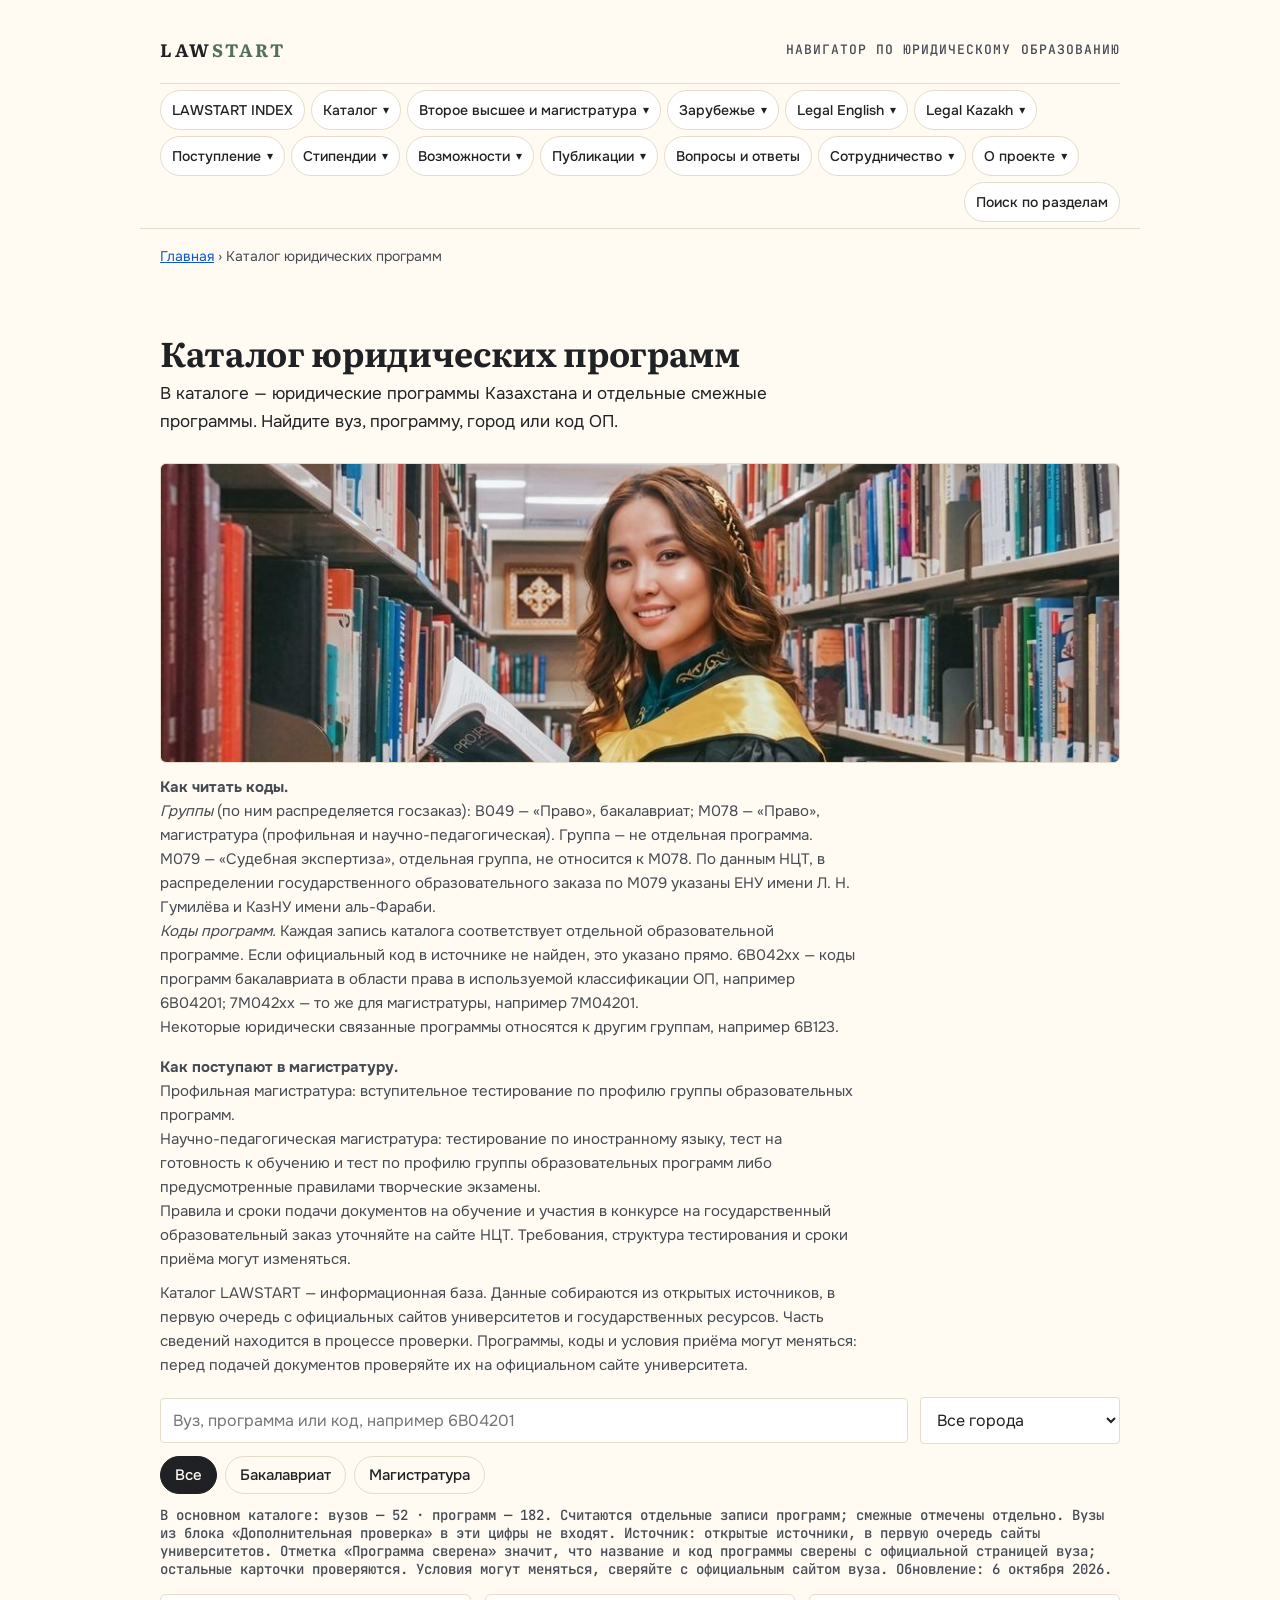
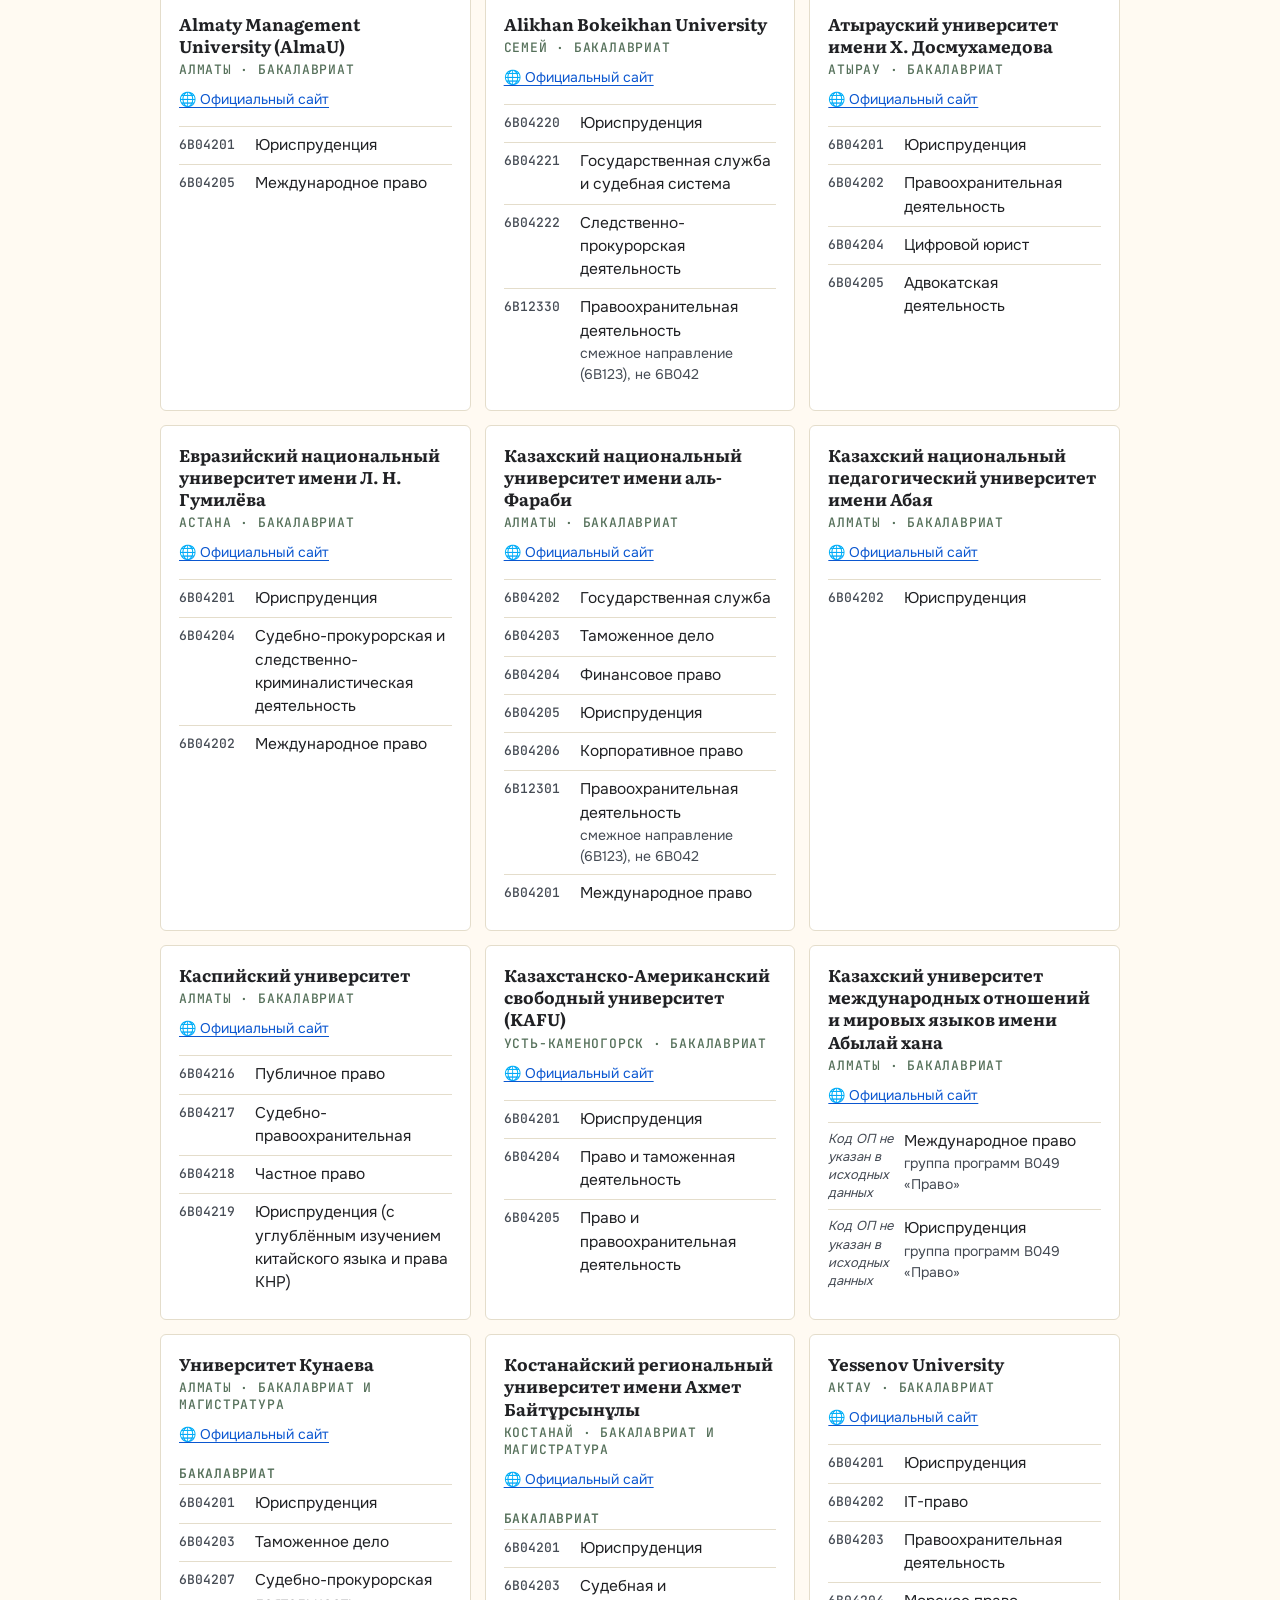
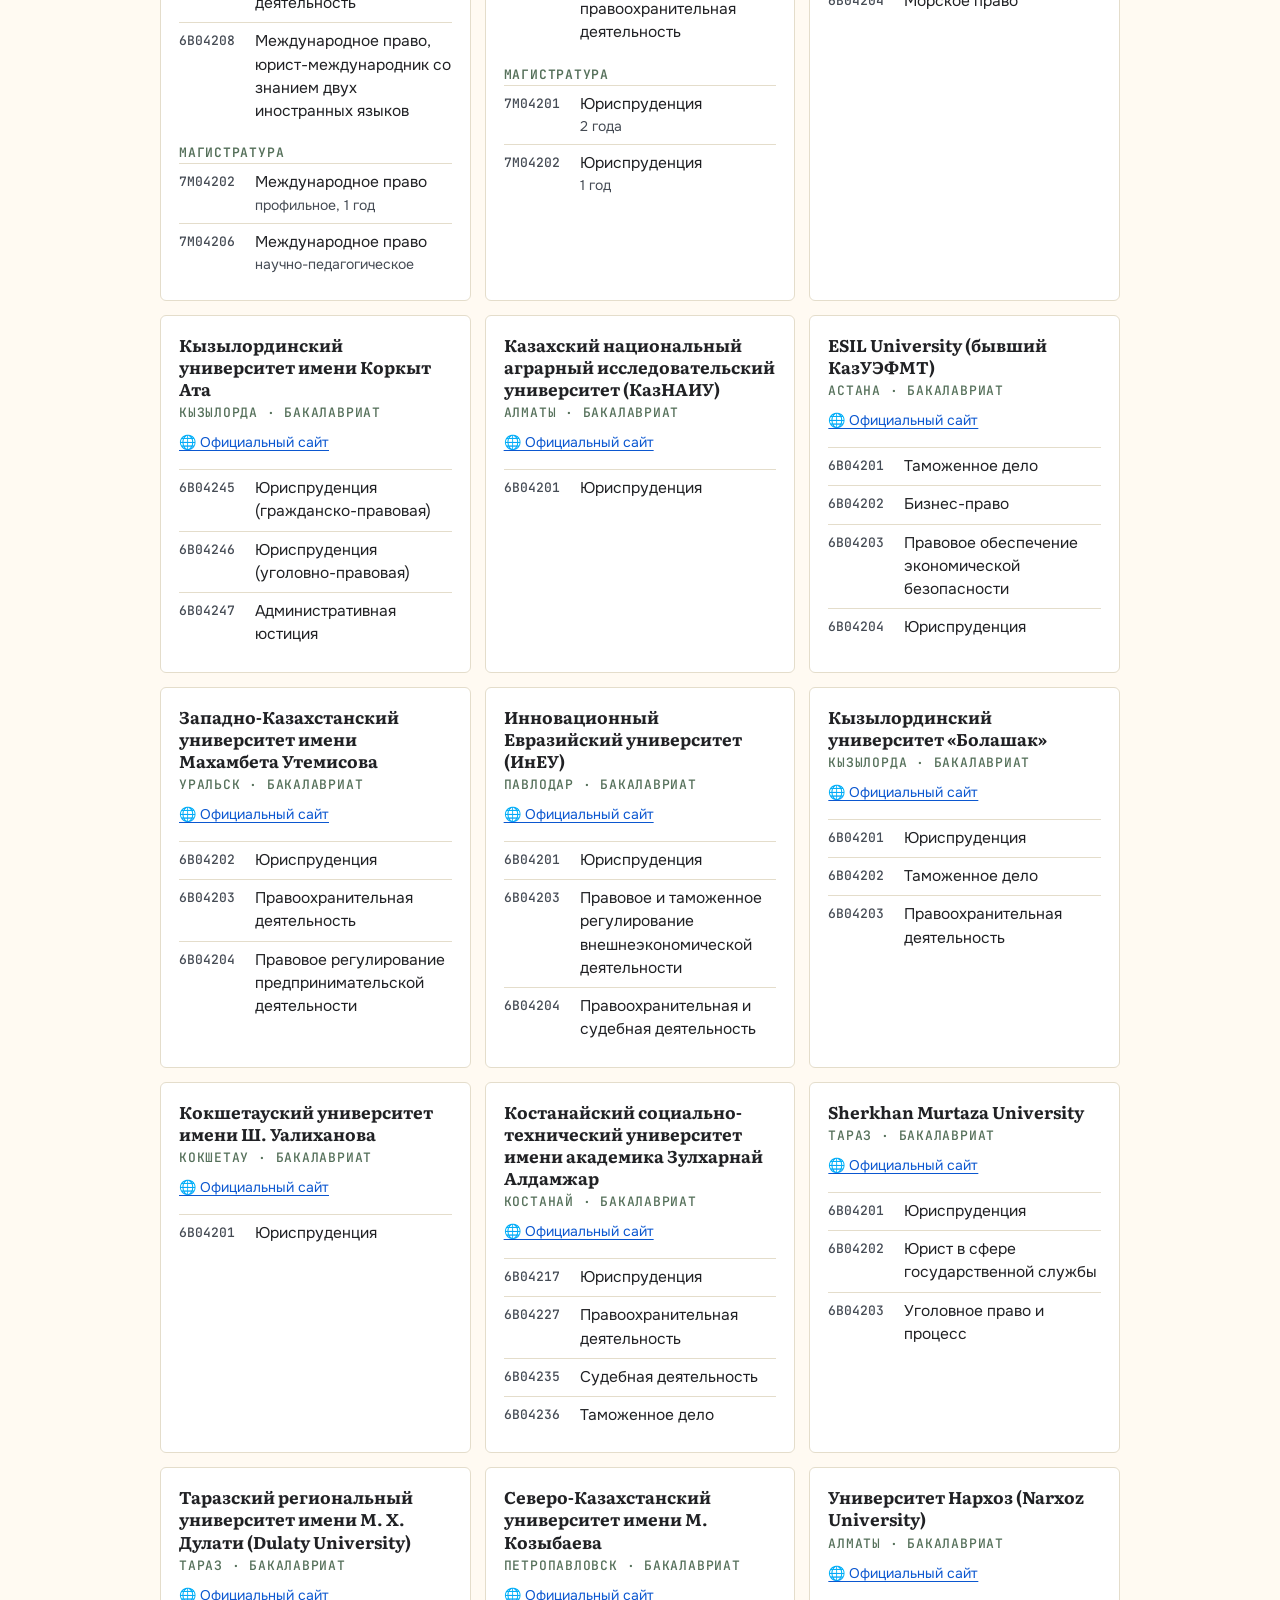
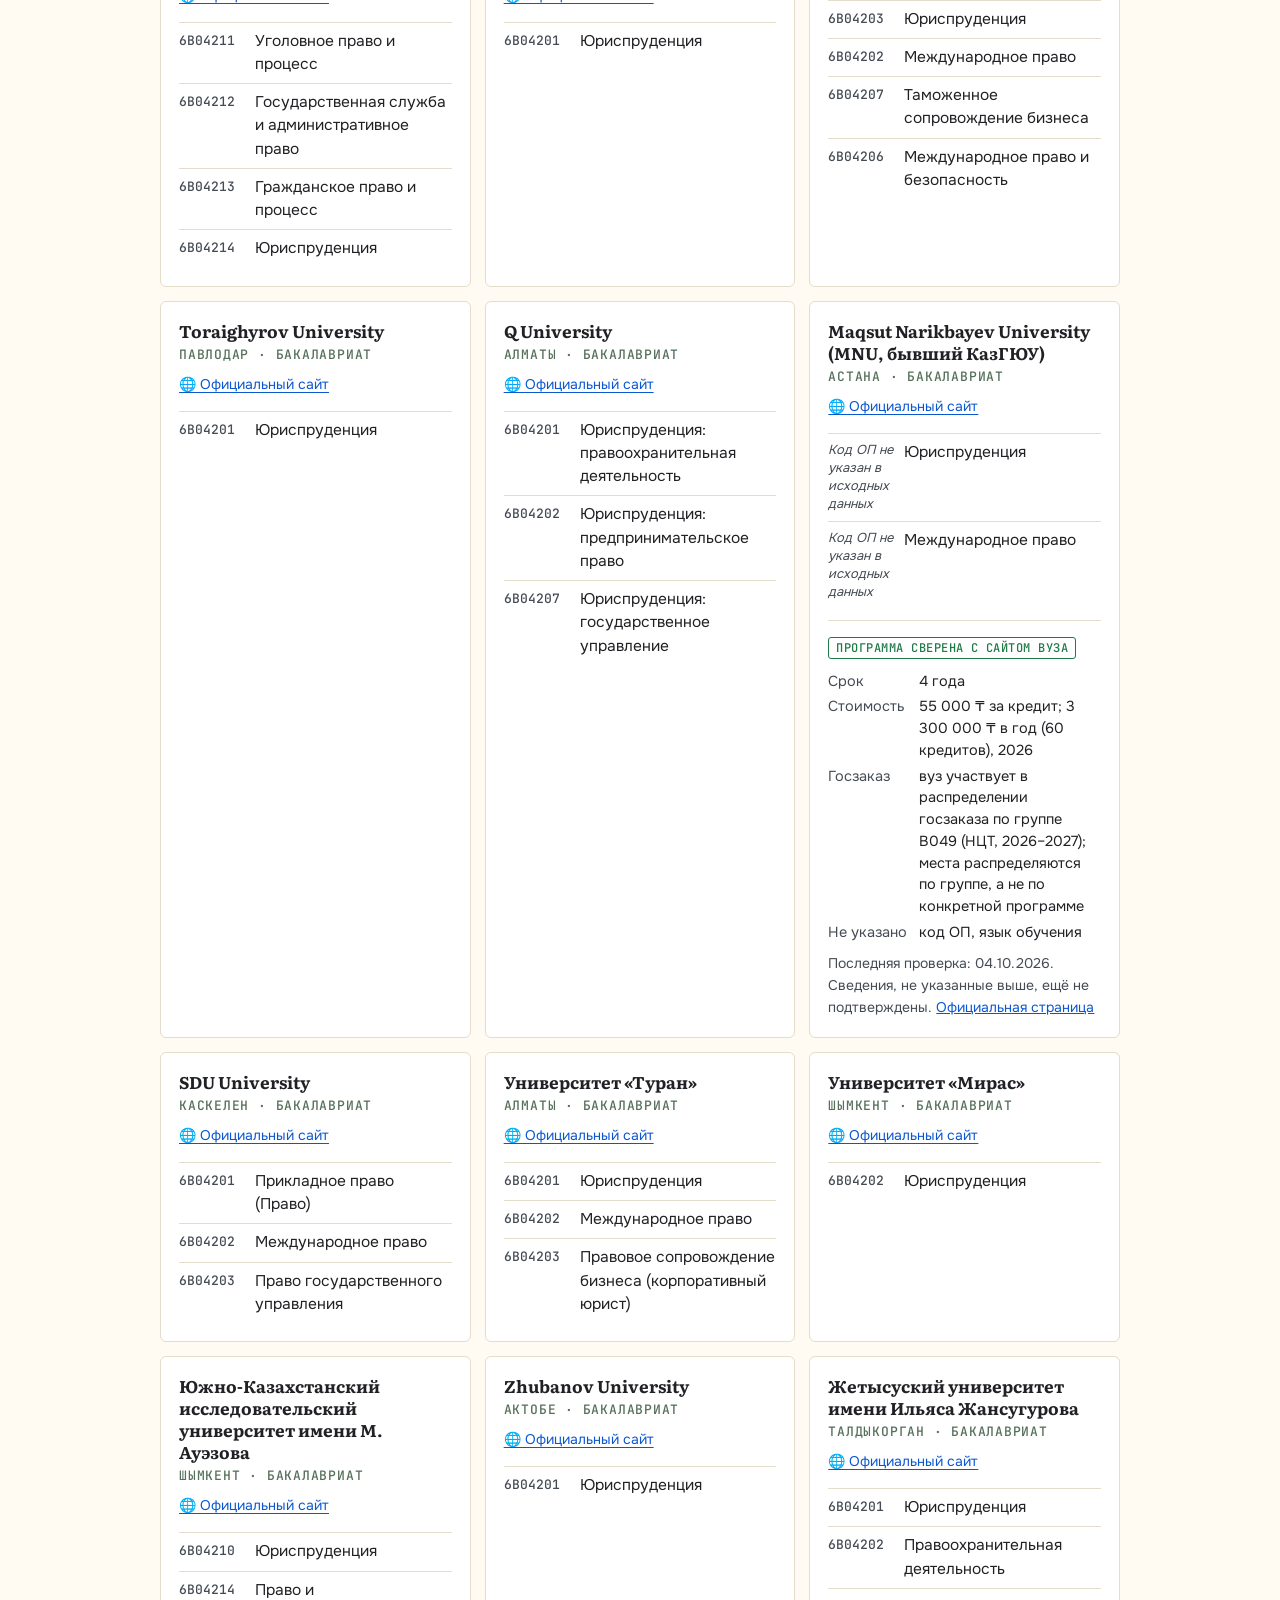
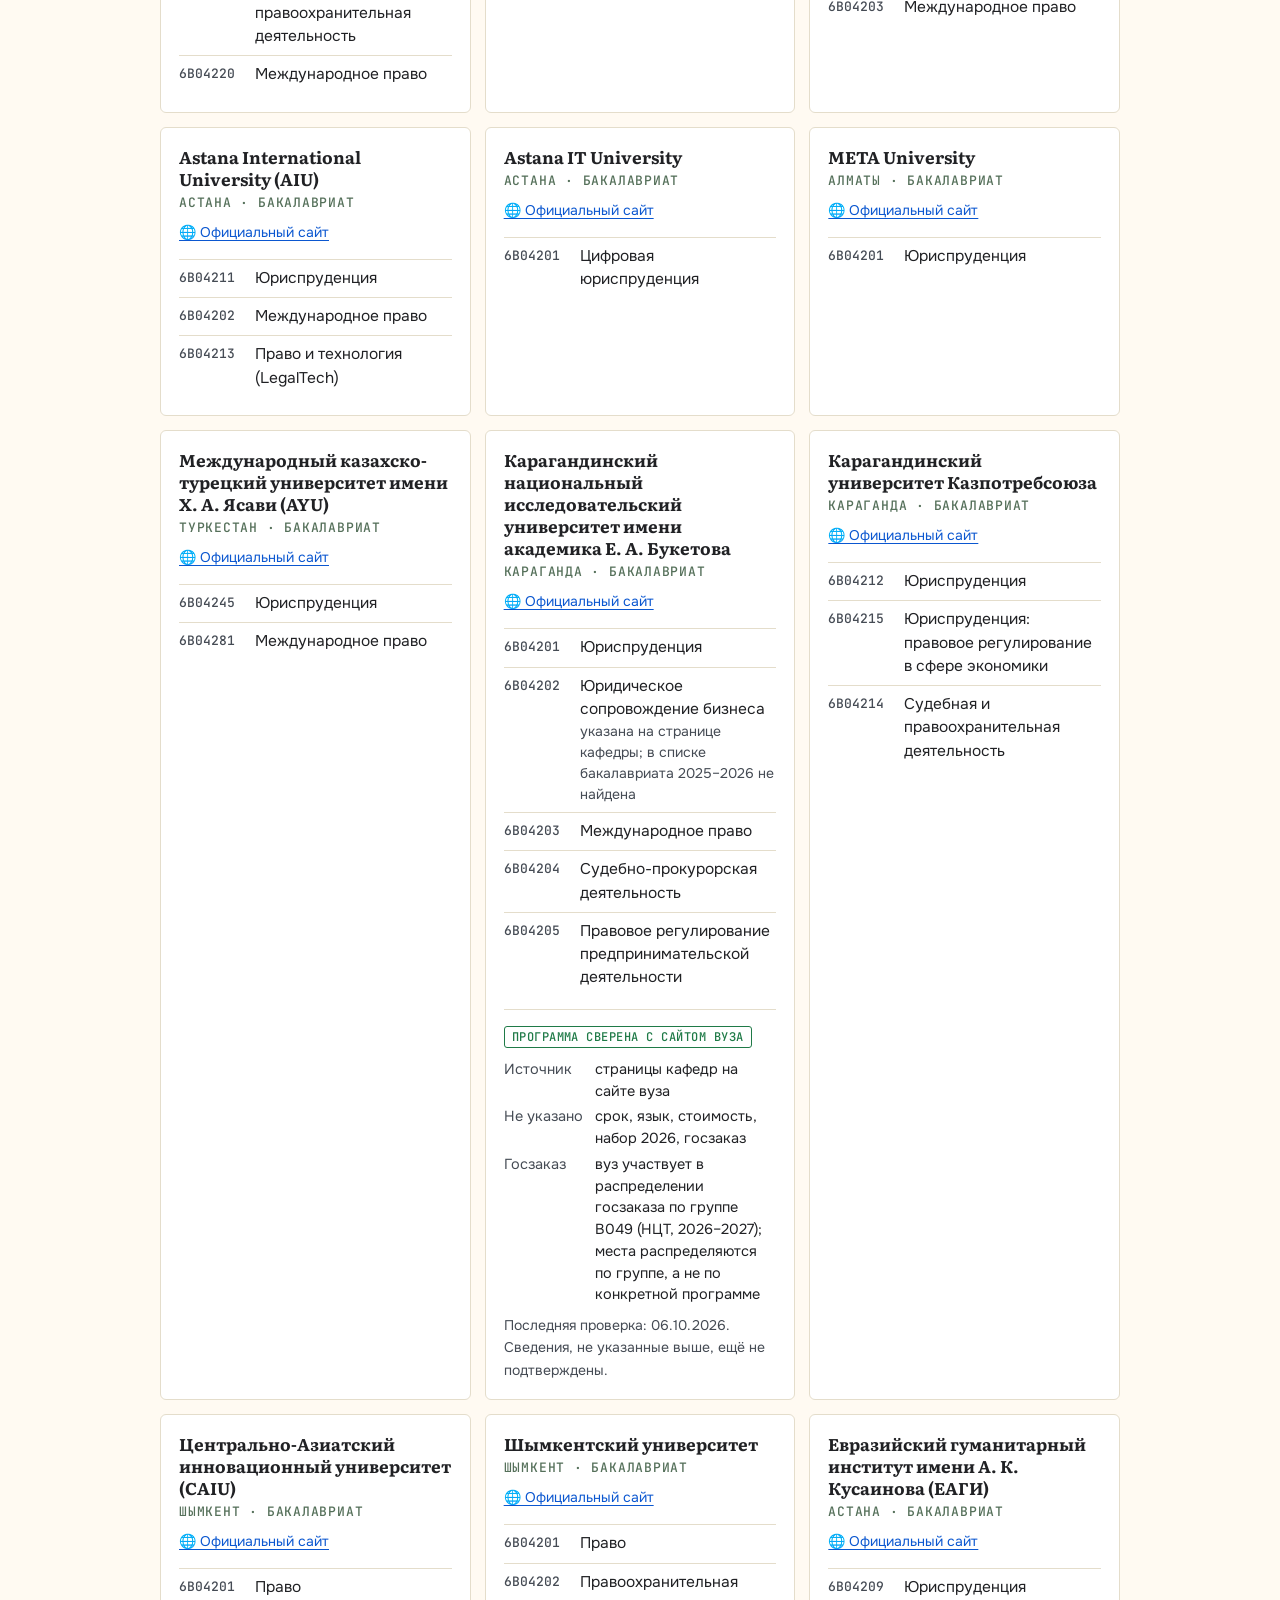
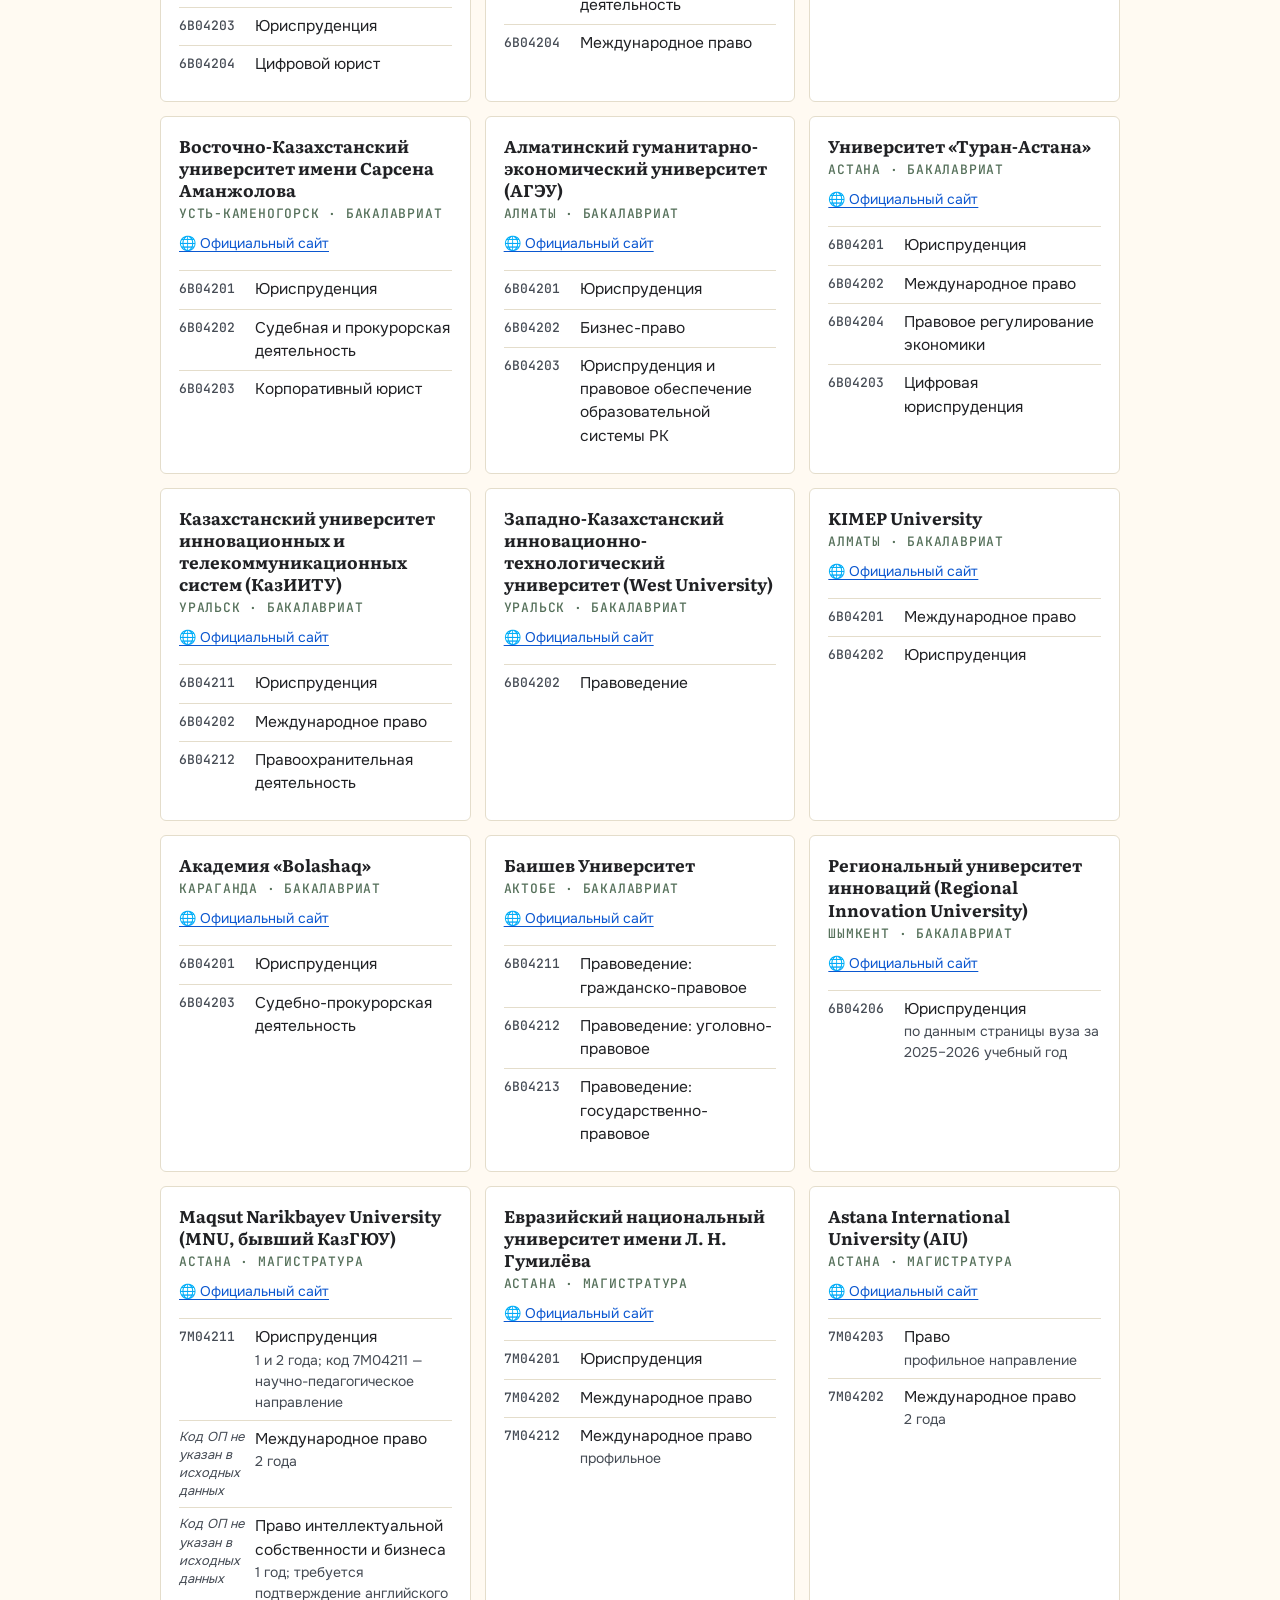
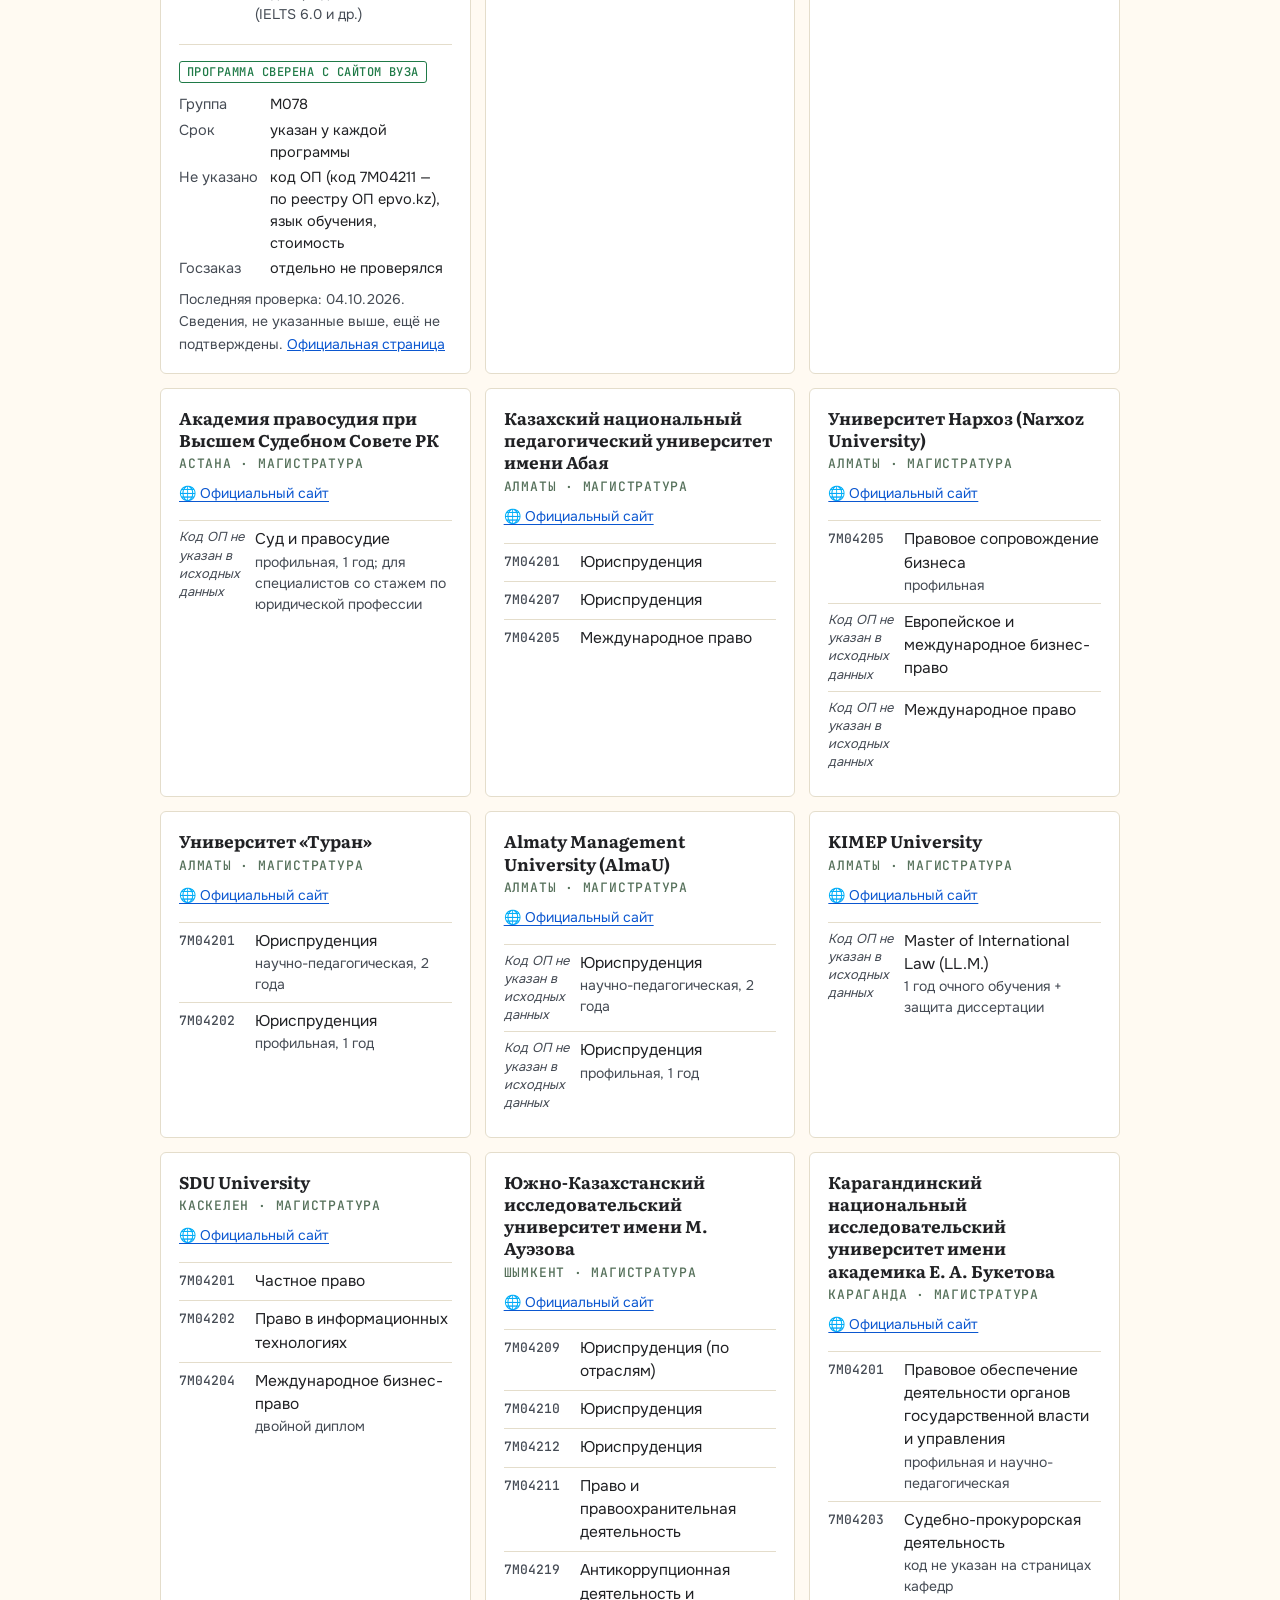
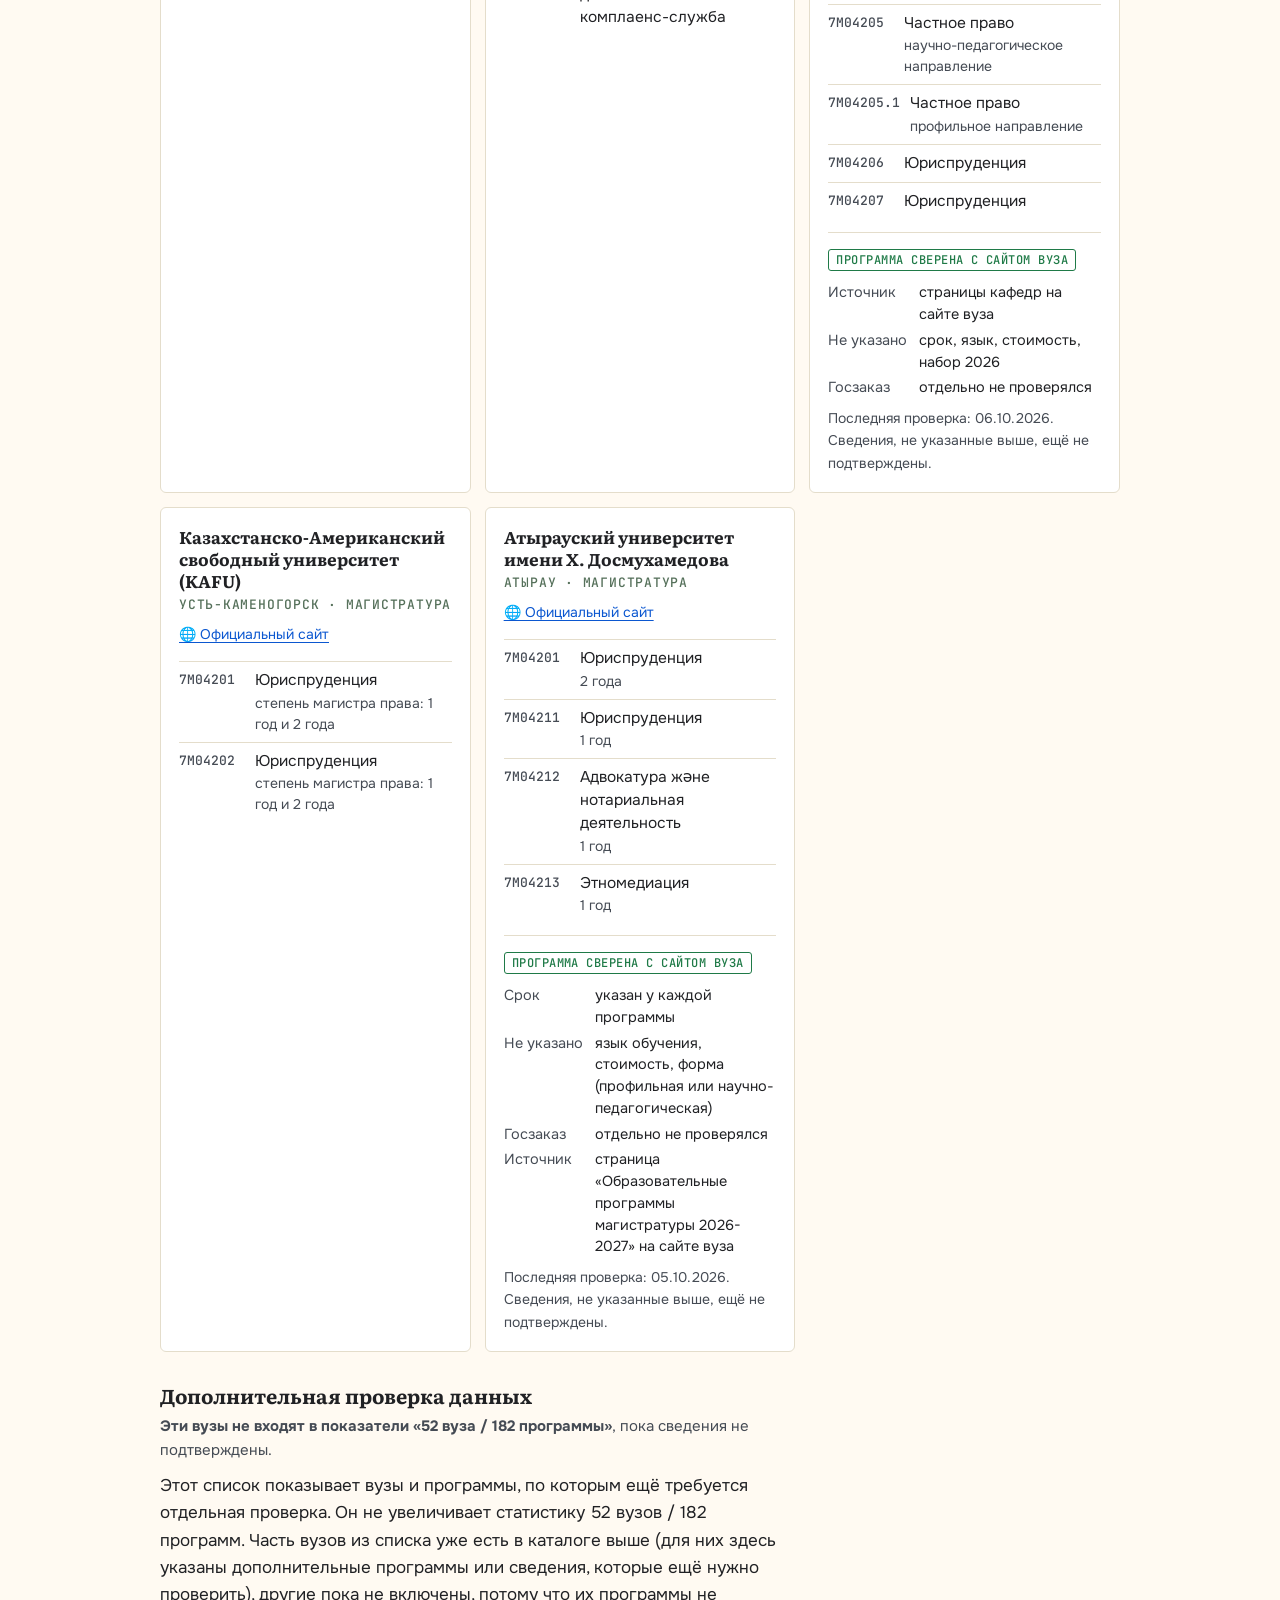
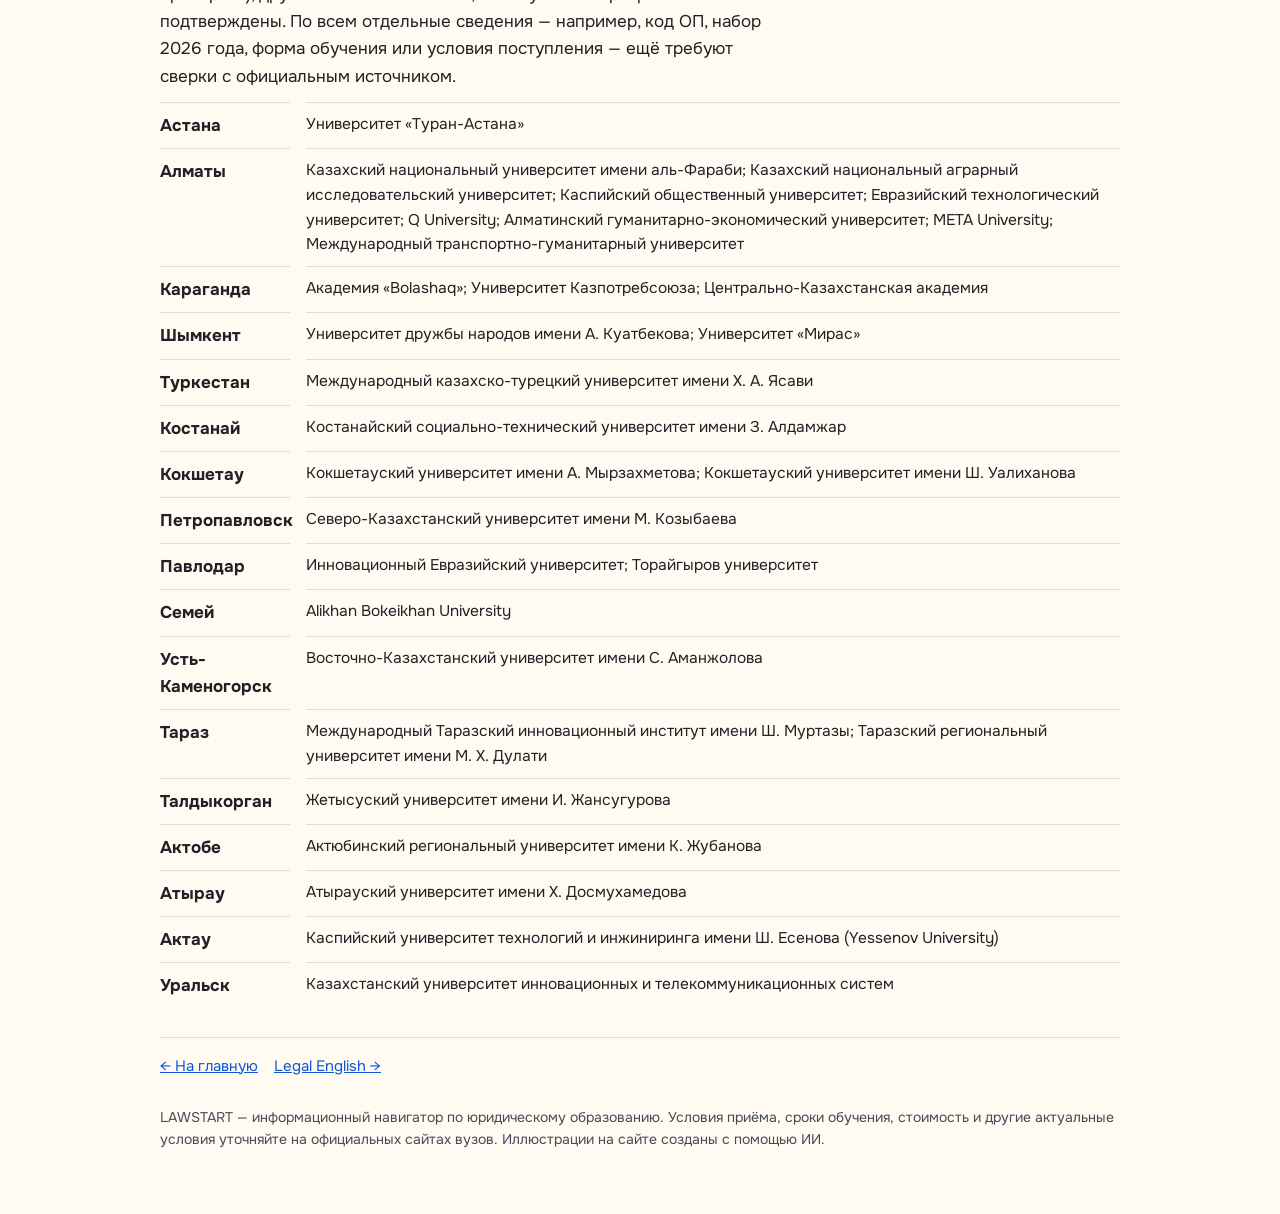
==== commit b2da3281: "Add files via upload" ====
--- a/catalog.html
+++ b/catalog.html
@@ -54,6 +54,7 @@
     </div></div>
     <p class="count" id="count"></p>
     <div class="ugrid" id="list"></div>
+    <noscript><p class="note">Для поиска и отображения каталога вузов и программ нужен включённый JavaScript.</p></noscript>
         <div class="other" id="other" style="margin-top:28px">
       <h3 id="nav-catalog-check">Дополнительная проверка данных</h3>
       <p class="note" style="margin:0 0 10px"><b>Эти вузы не входят в показатели «52 вуза / 182 программы»</b>, пока сведения не подтверждены.</p>
--- a/lawstart.css
+++ b/lawstart.css
@@ -407,7 +407,7 @@
 .mm-dl{display:inline-flex;align-items:center;min-height:44px;padding:6px 14px;border:1px solid var(--line);border-radius:999px;background:var(--card);color:var(--ink);font:500 15px var(--body);text-decoration:none}
 @media (max-width:899px){.mm-dl{width:100%;border-radius:8px}}
 .dirs .lk{margin:8px 0 0}
-@media (min-width:900px){html{scroll-padding-top:128px}.mm-gb,.mm-dl,.mm-srch a{min-height:40px;padding:4px 11px;font-size:14px}}
+@media (min-width:900px){html{scroll-padding-top:160px}.mm-gb,.mm-dl,.mm-srch a{min-height:40px;padding:4px 11px;font-size:14px}}
 .qa-chips{display:flex;flex-wrap:wrap;gap:8px;margin:14px 0 0}
 .qa-chips .chip{min-height:40px;font:500 14px var(--body);padding:6px 12px;border:1.5px solid var(--line);border-radius:999px;background:var(--card);color:var(--ink);cursor:pointer}
 .qa-chips .chip[aria-pressed="true"]{background:var(--brass);border-color:var(--brass);color:var(--brass-ink)}
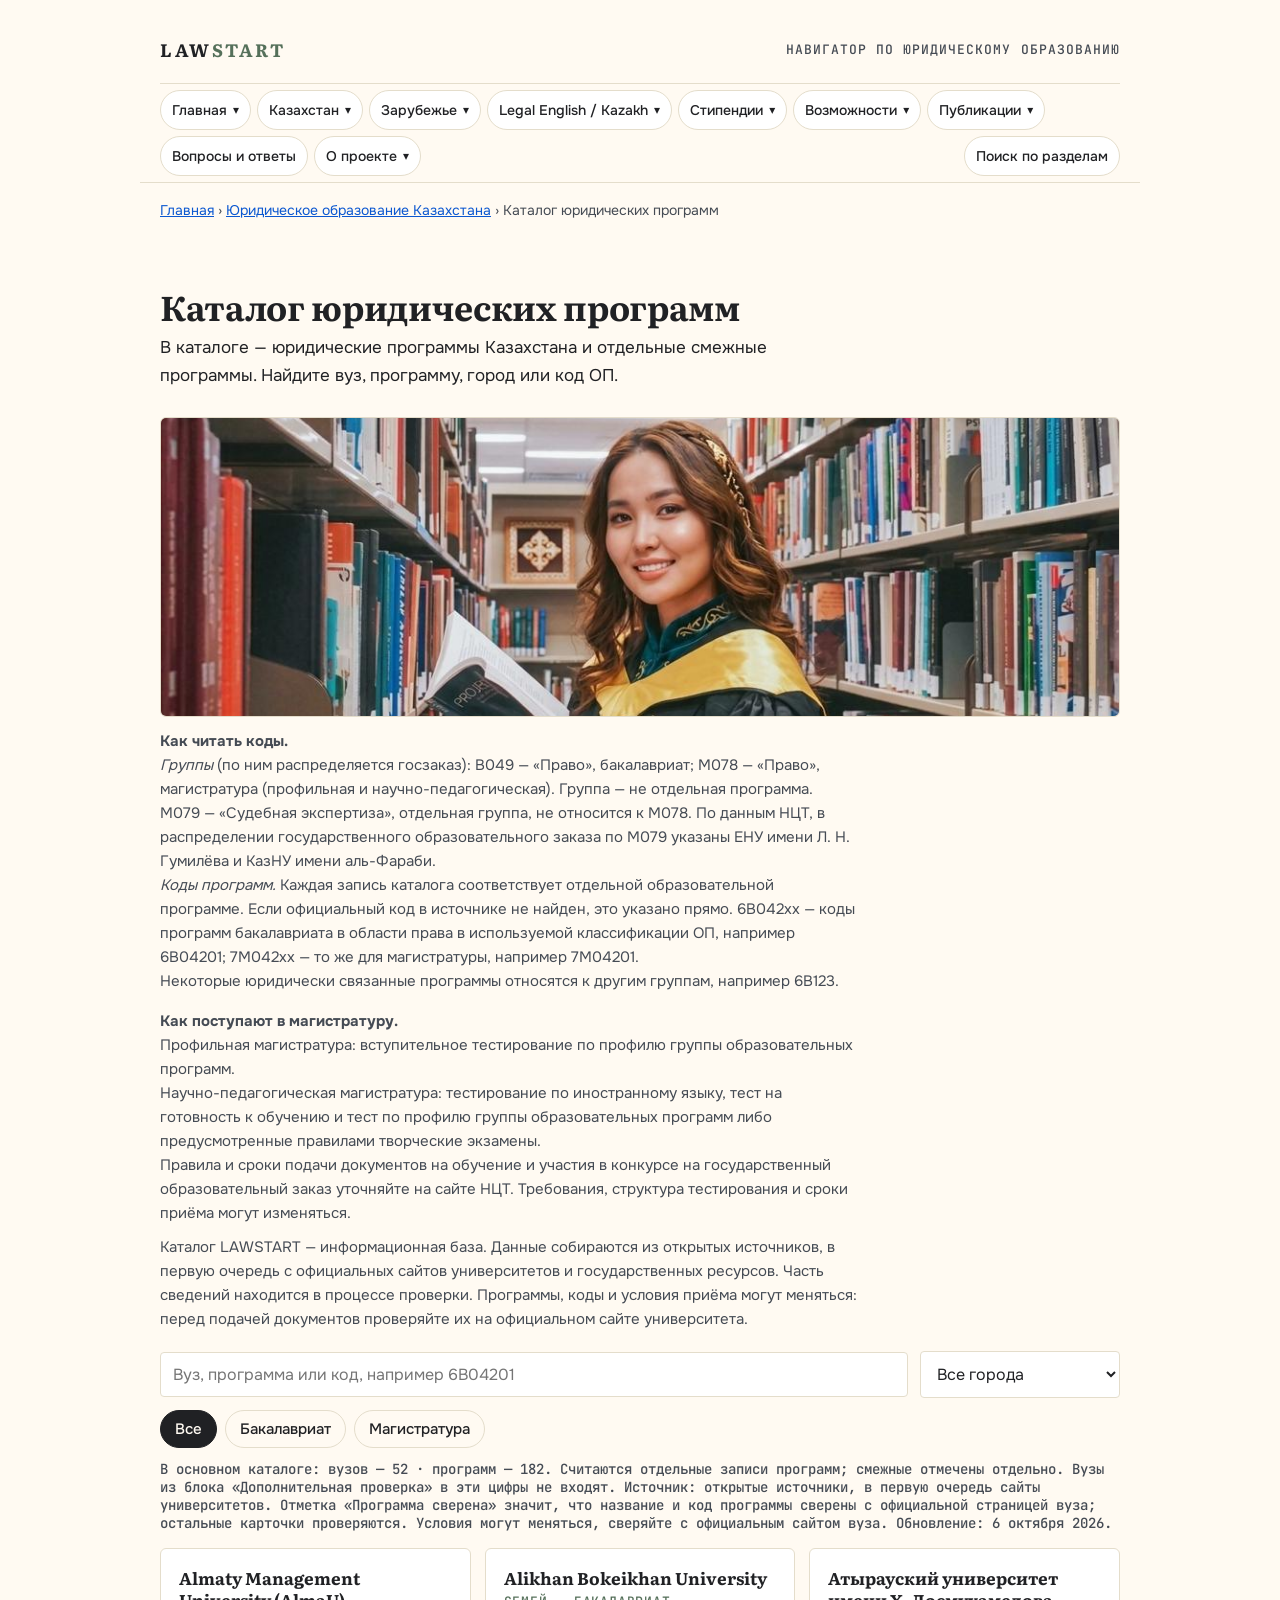
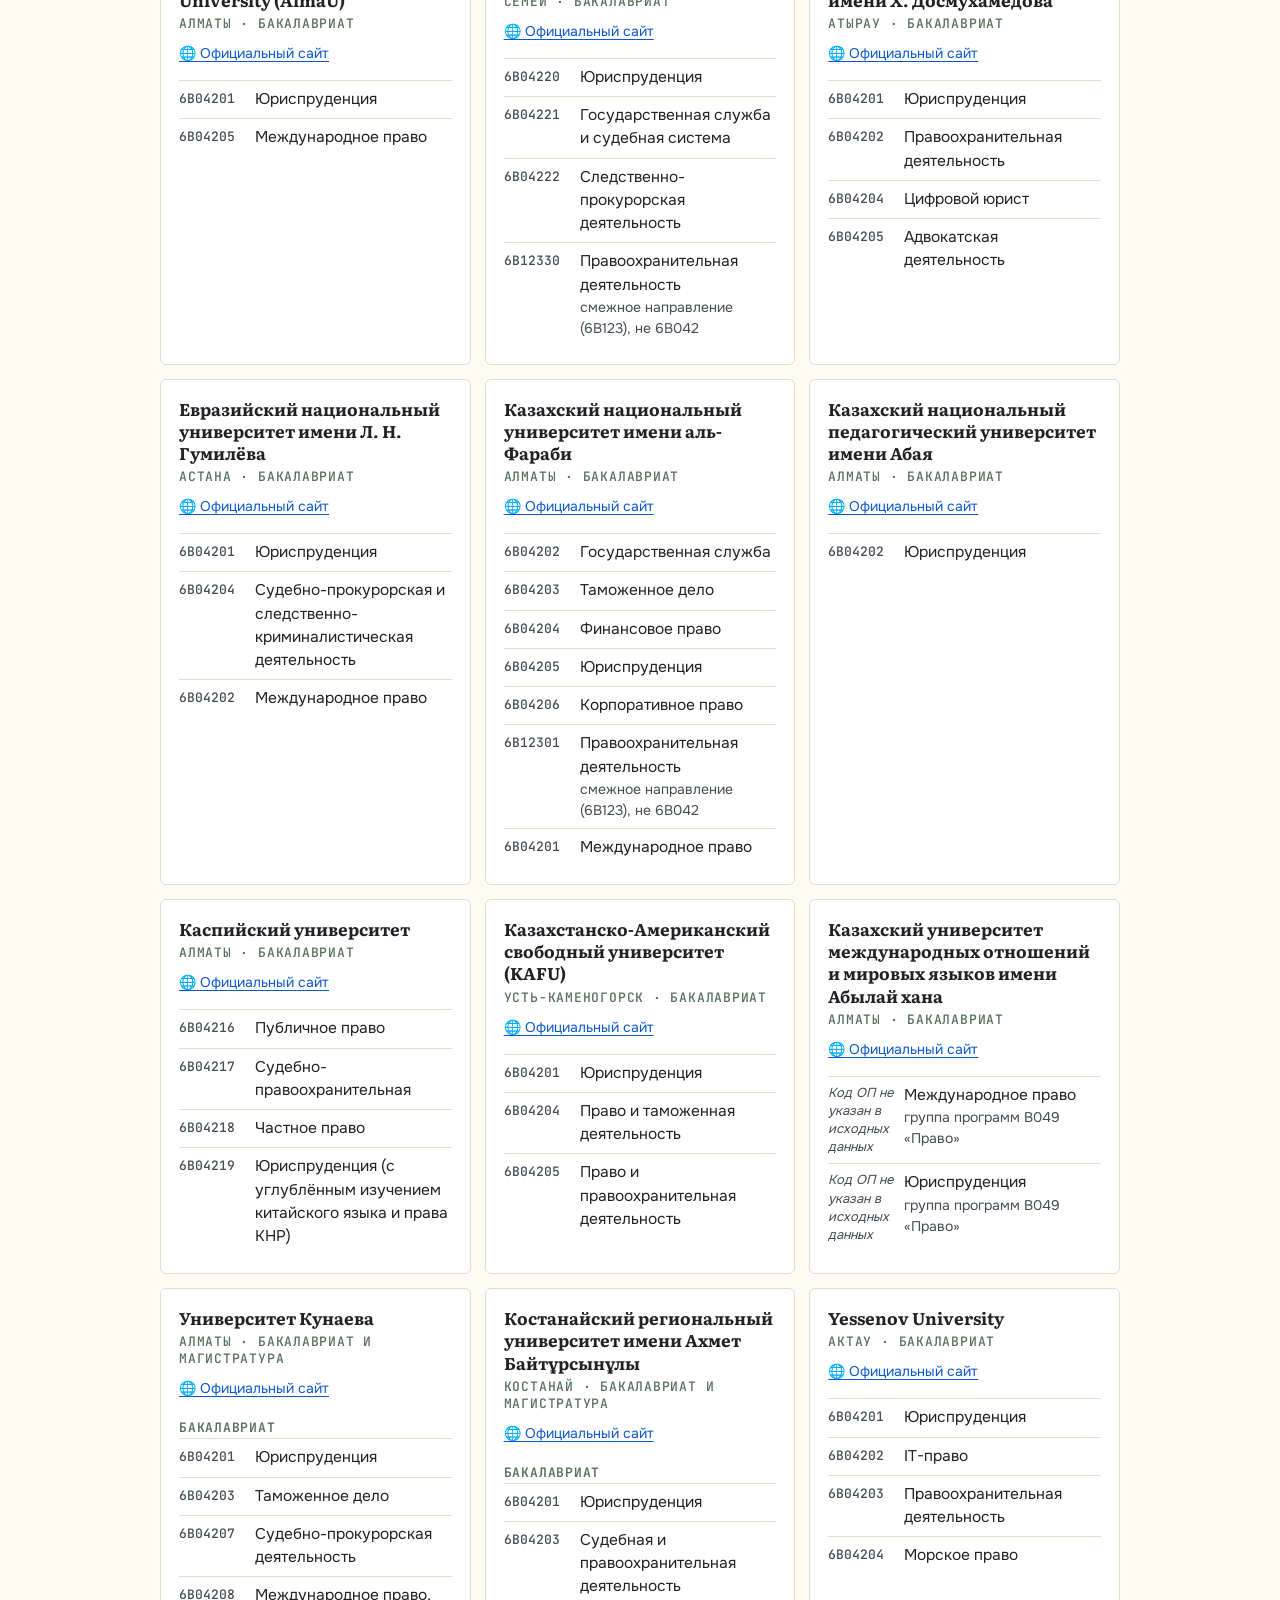
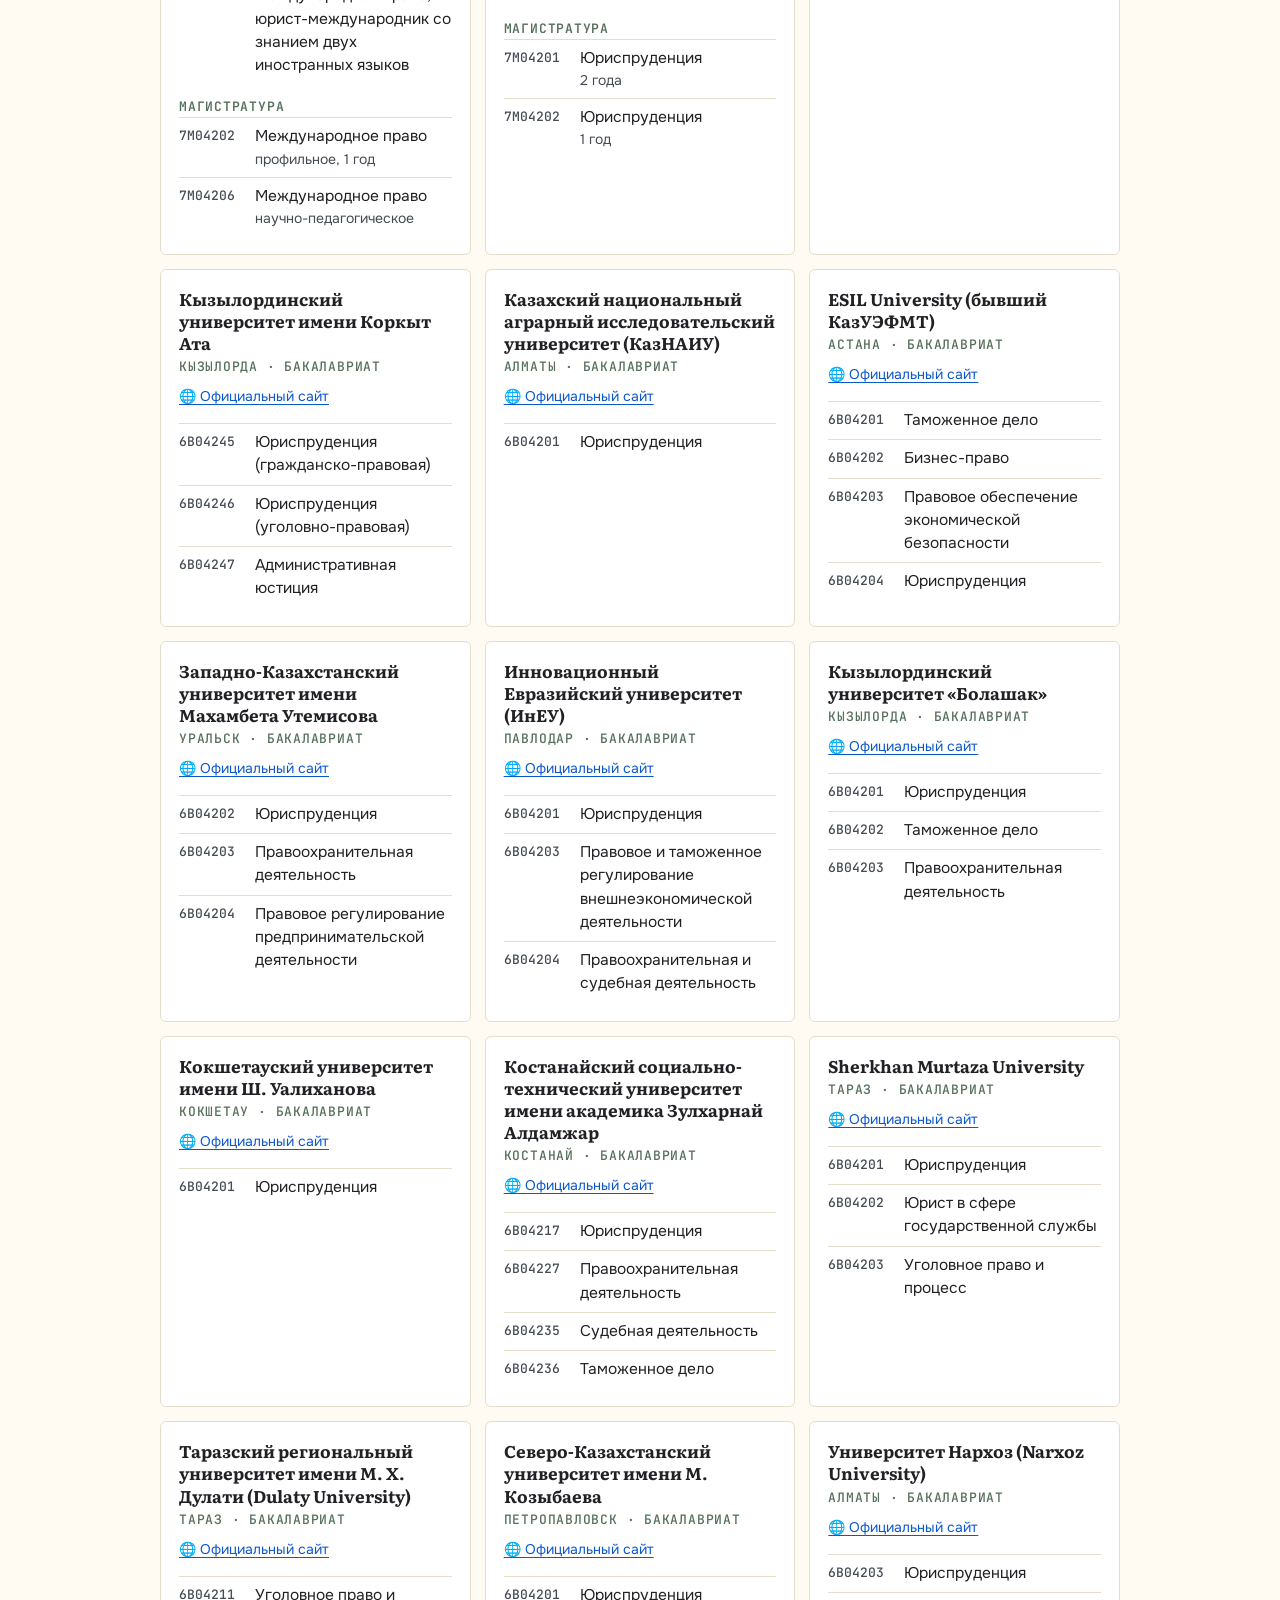
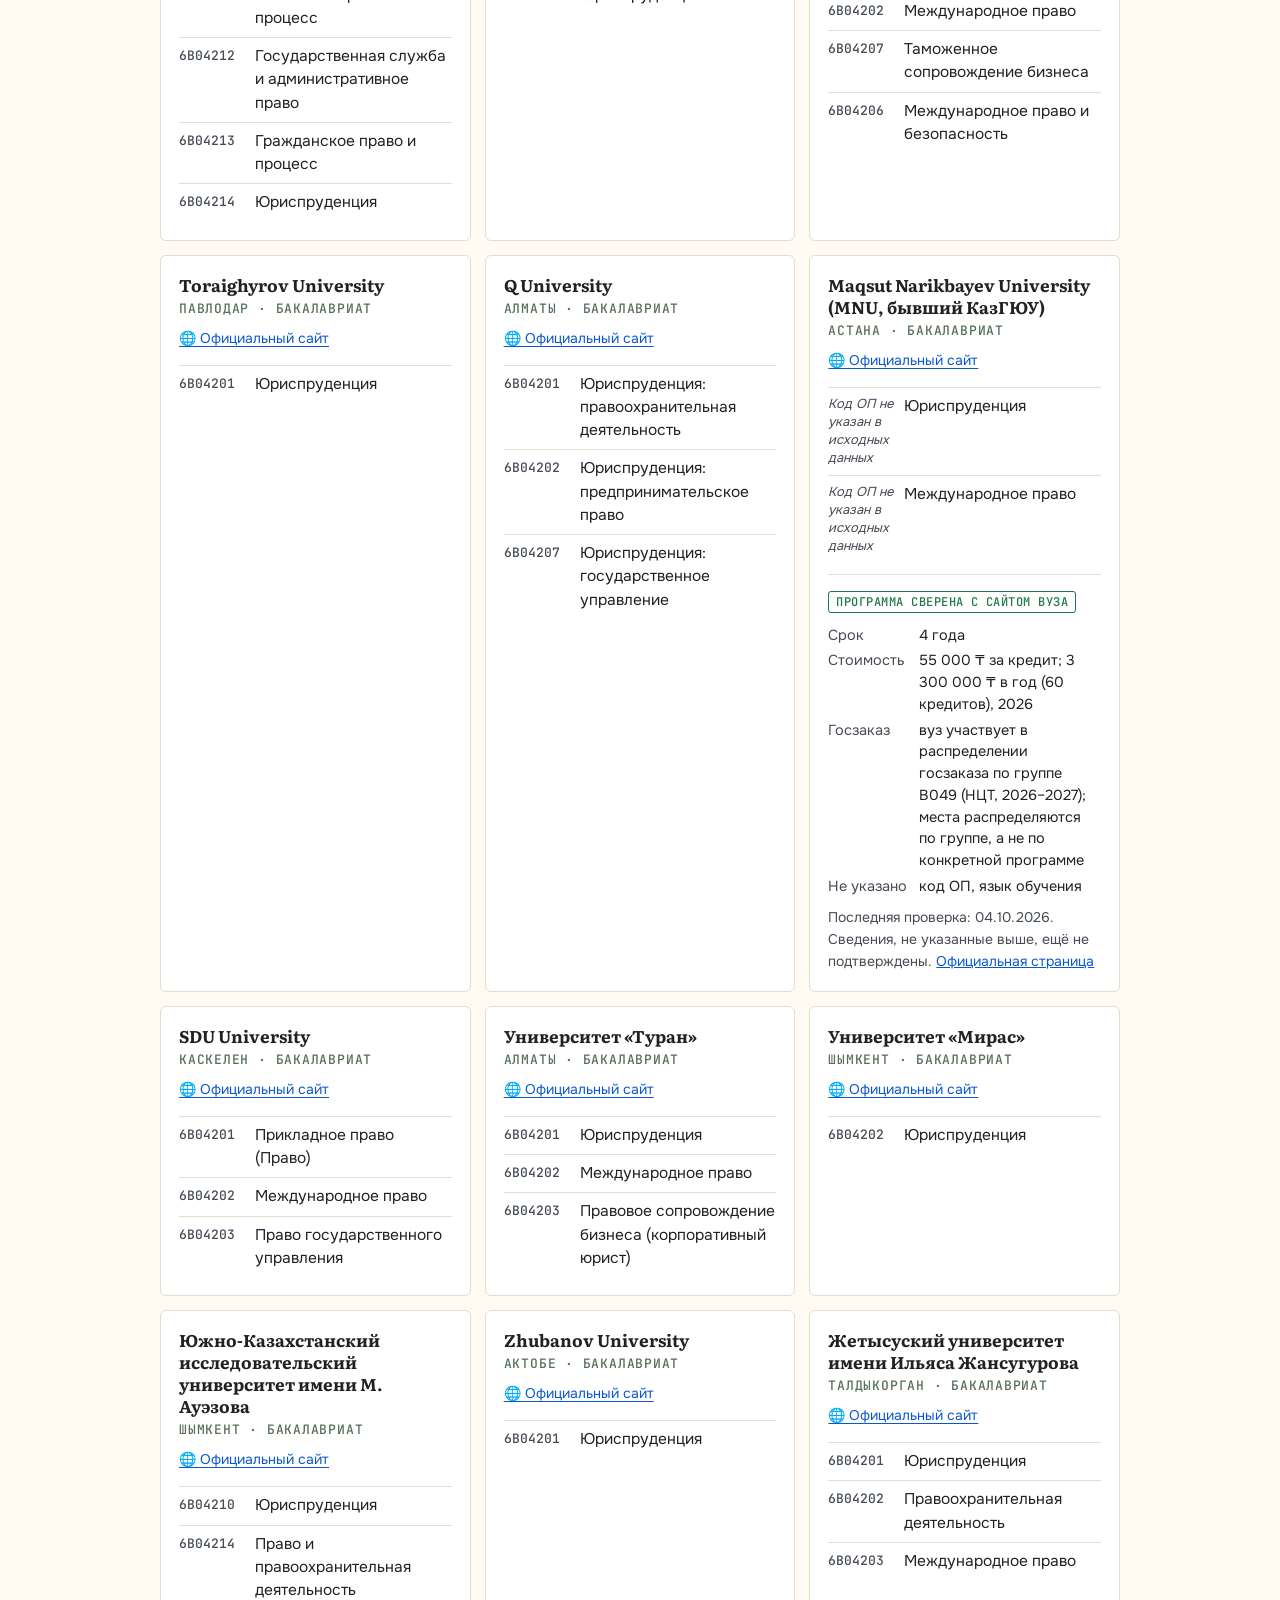
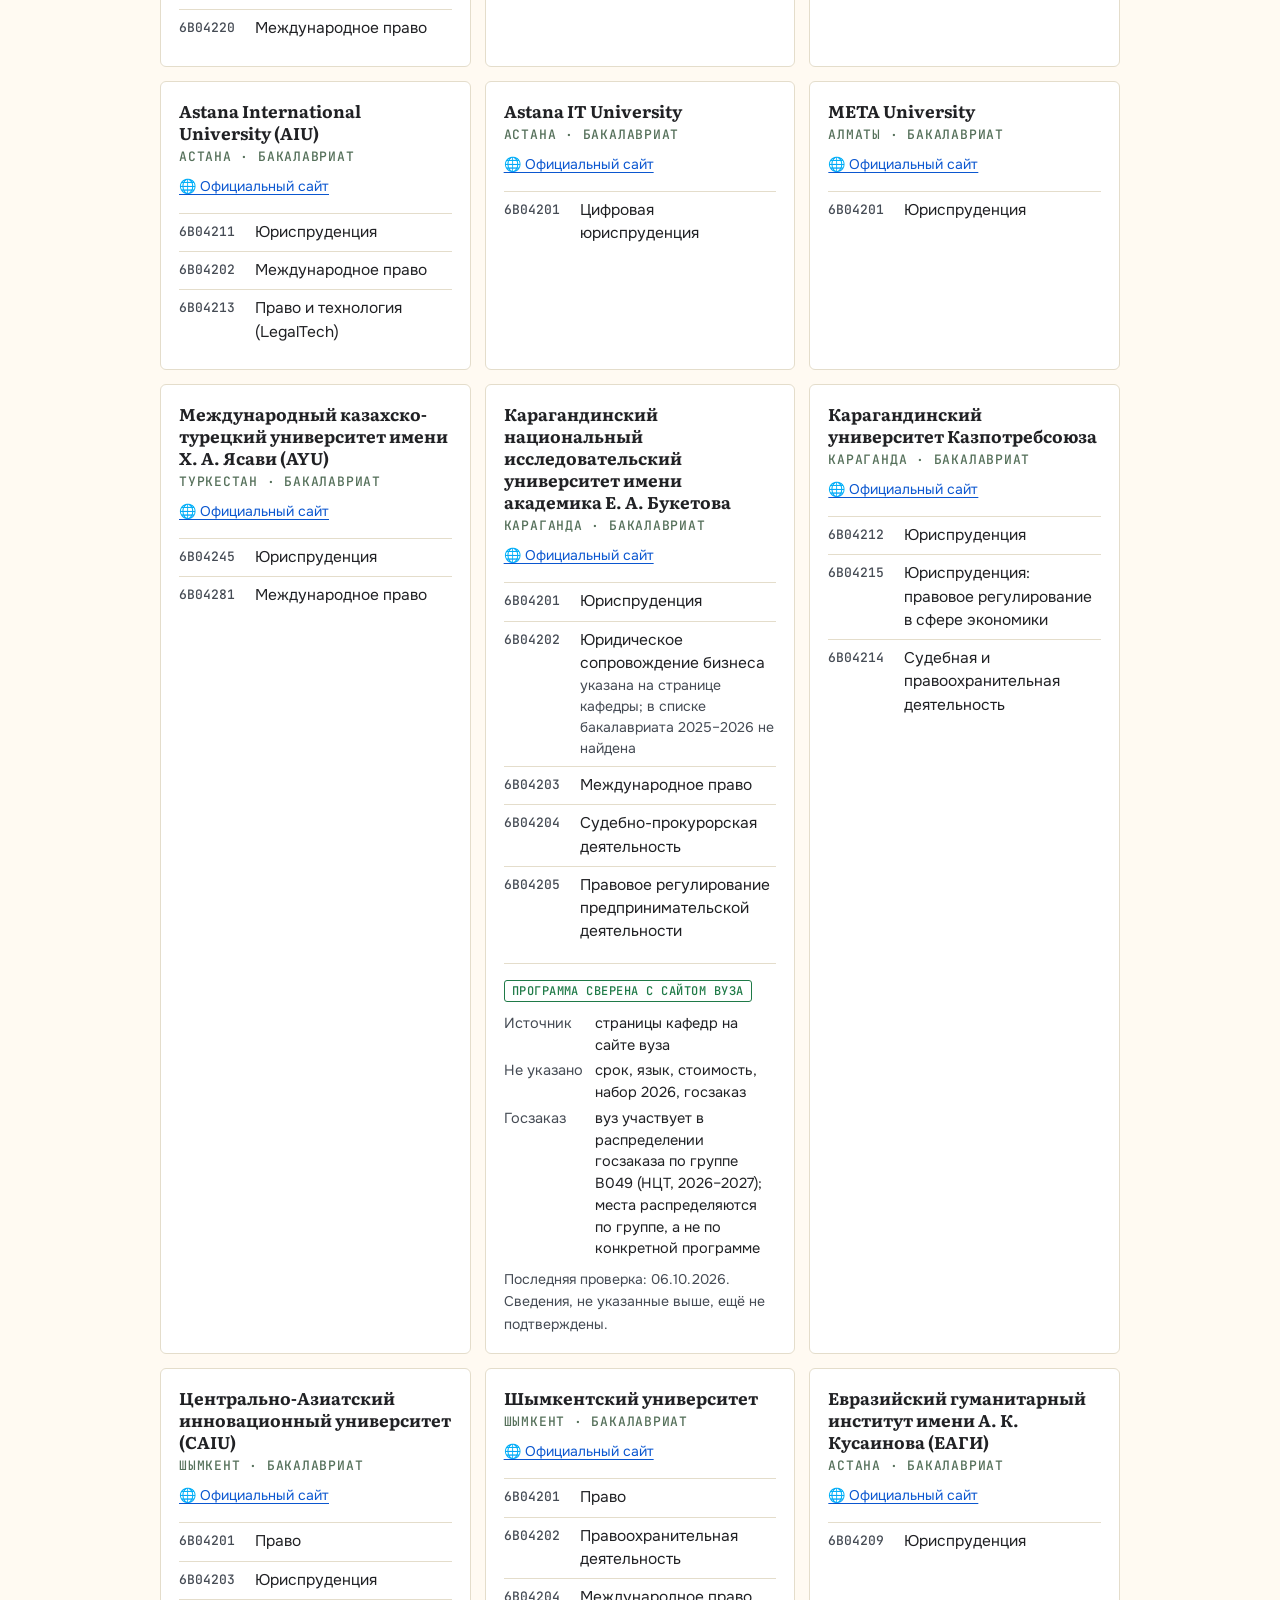
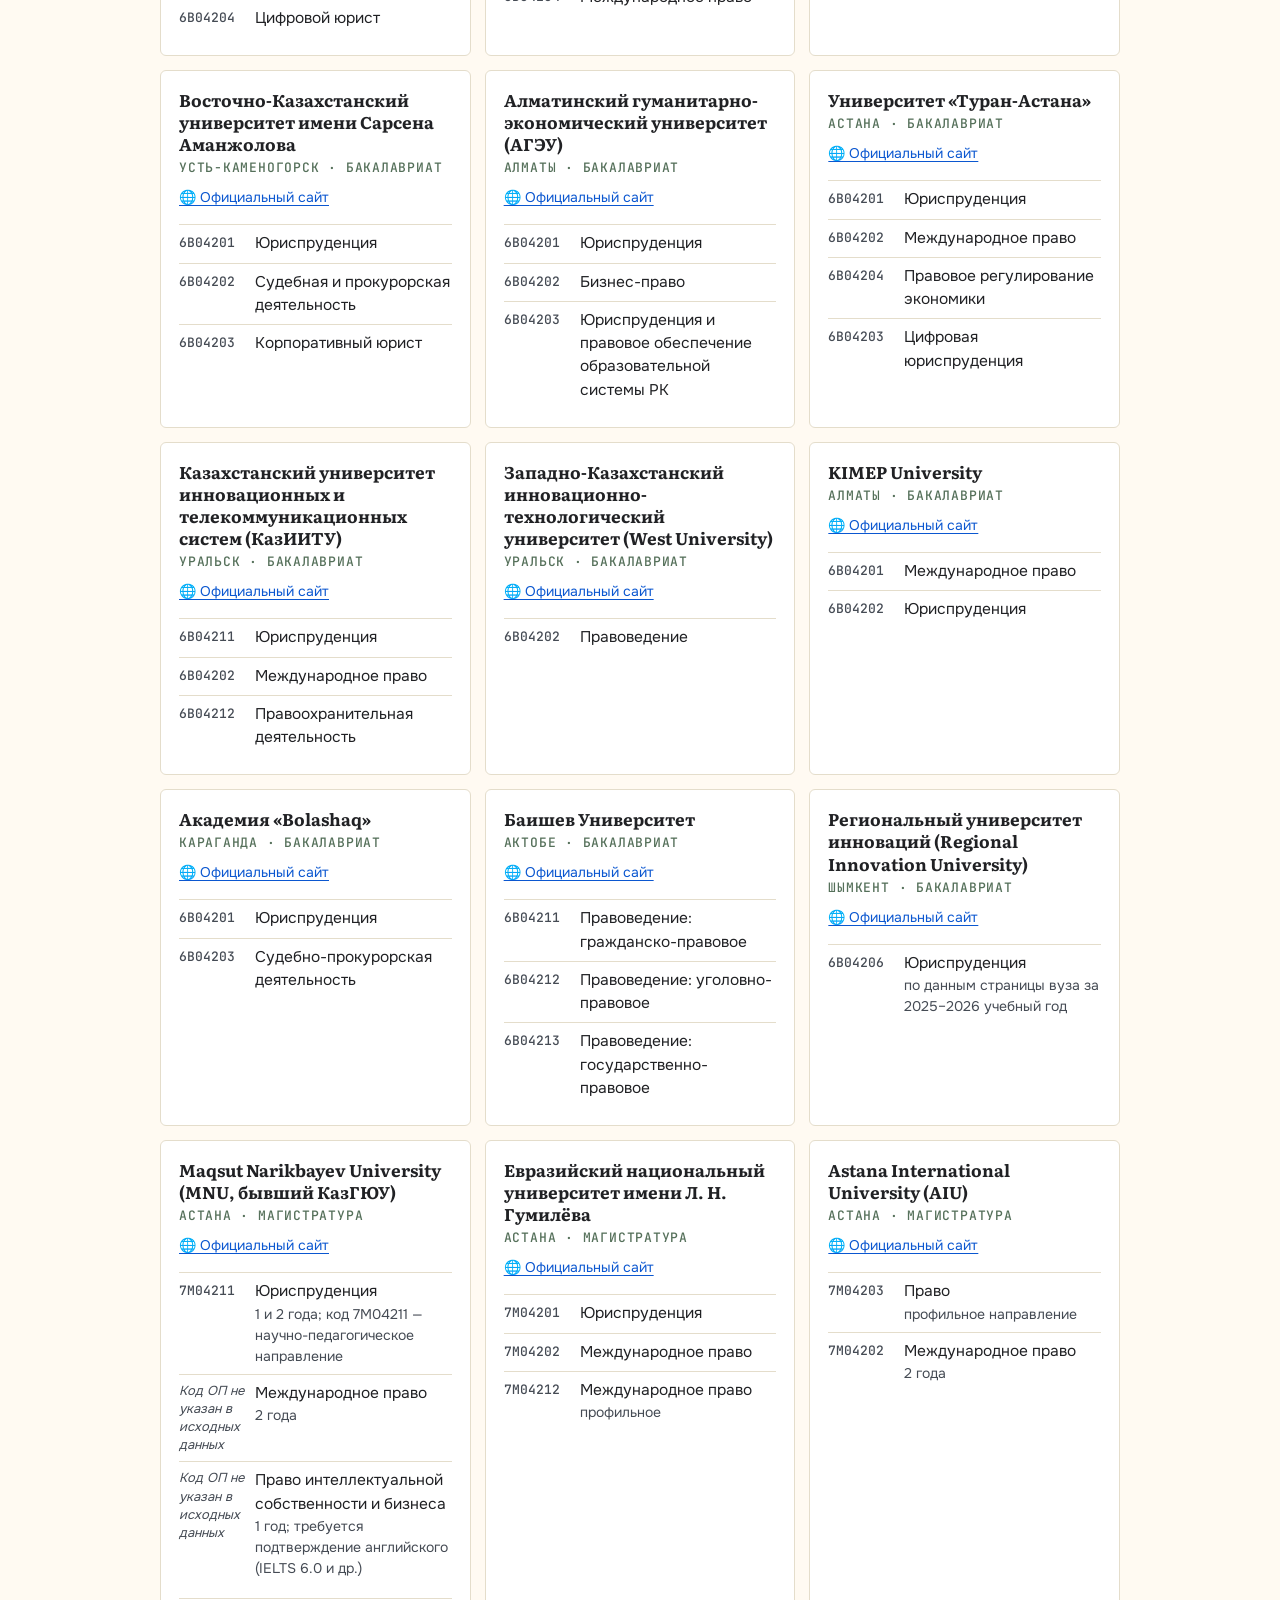
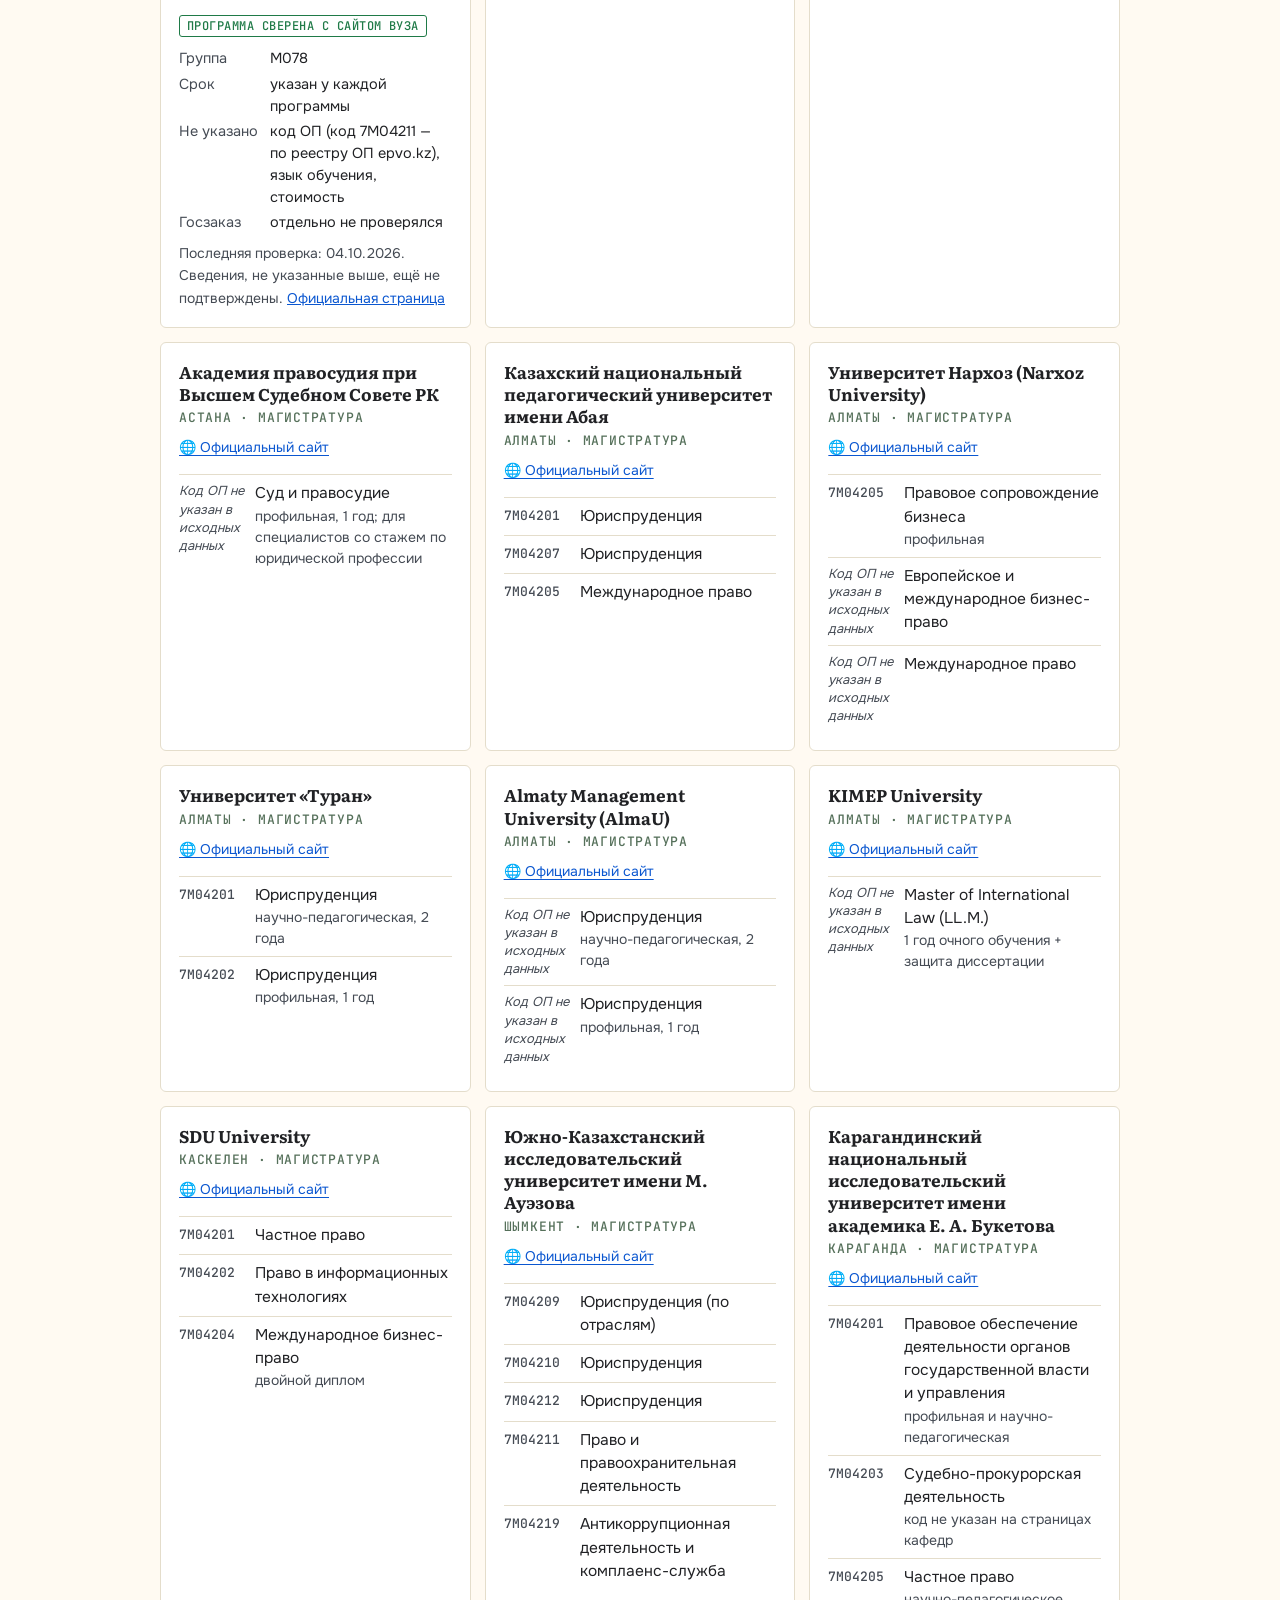
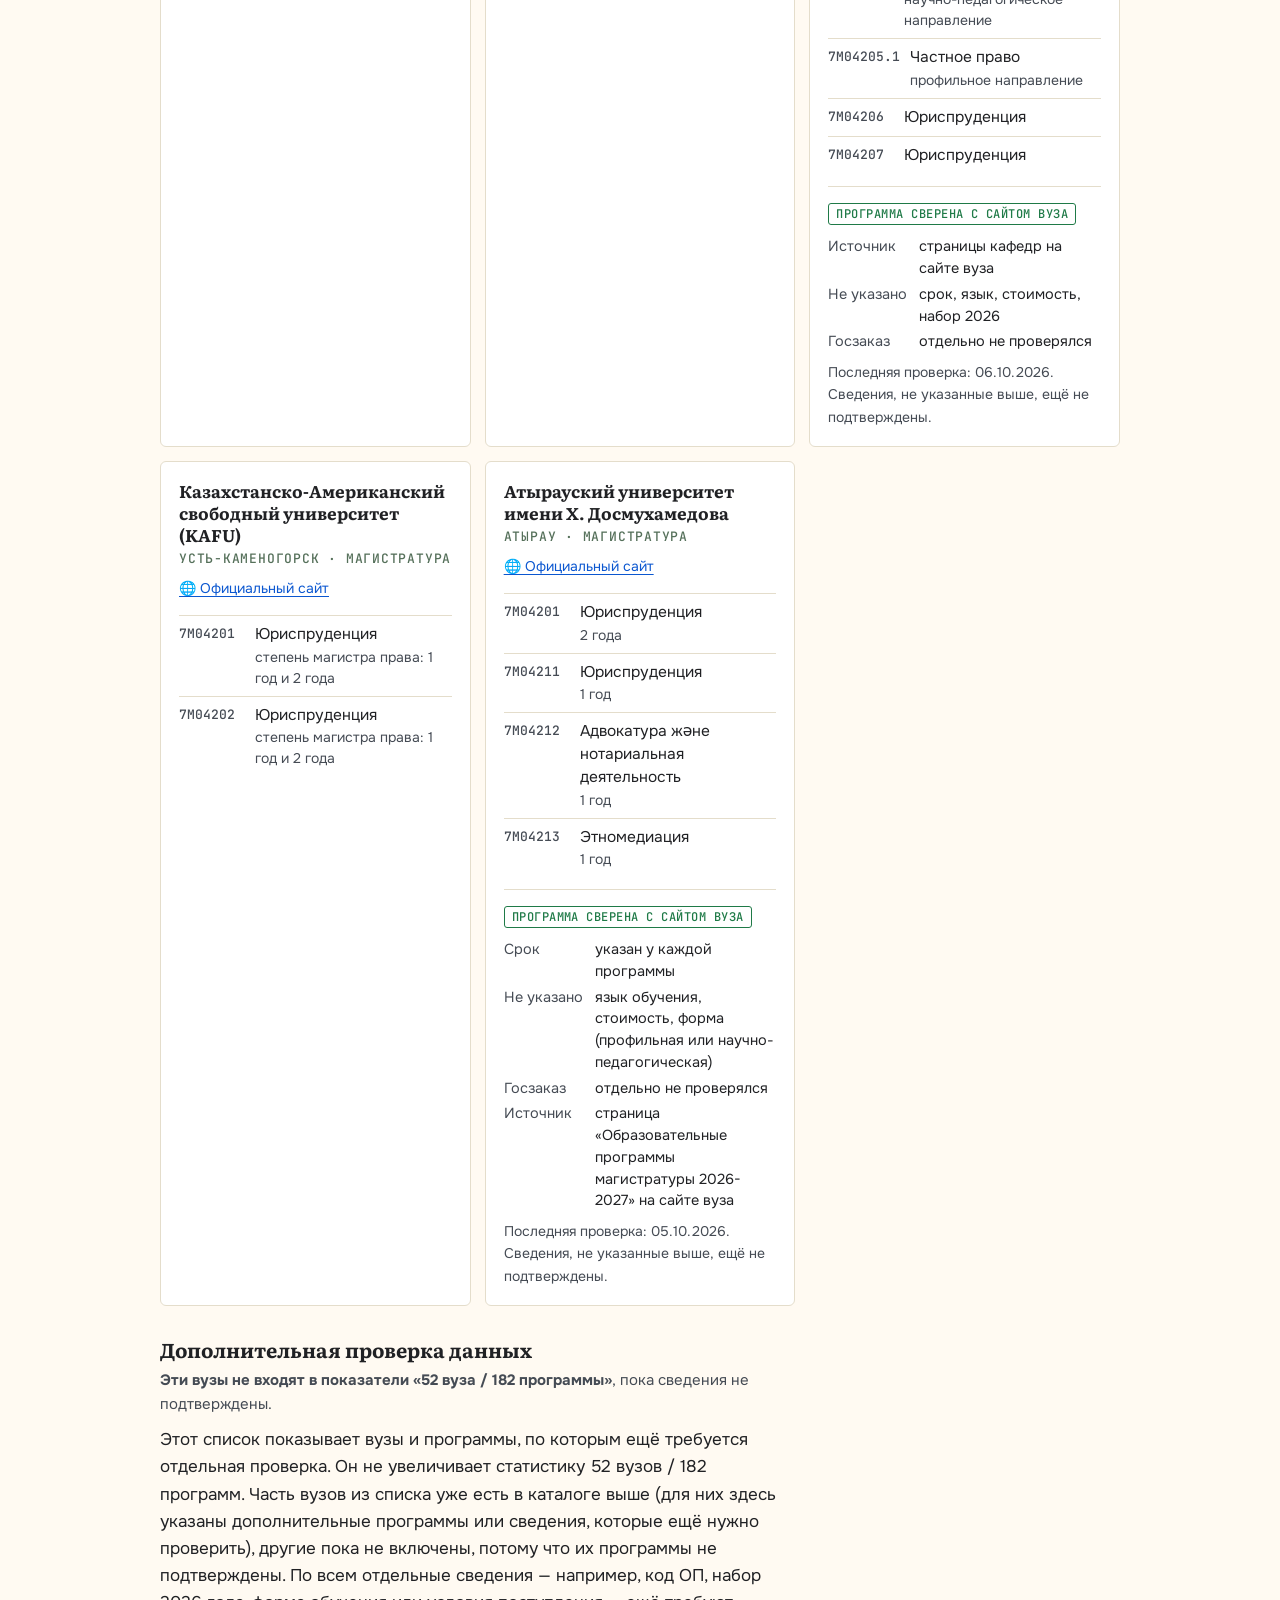
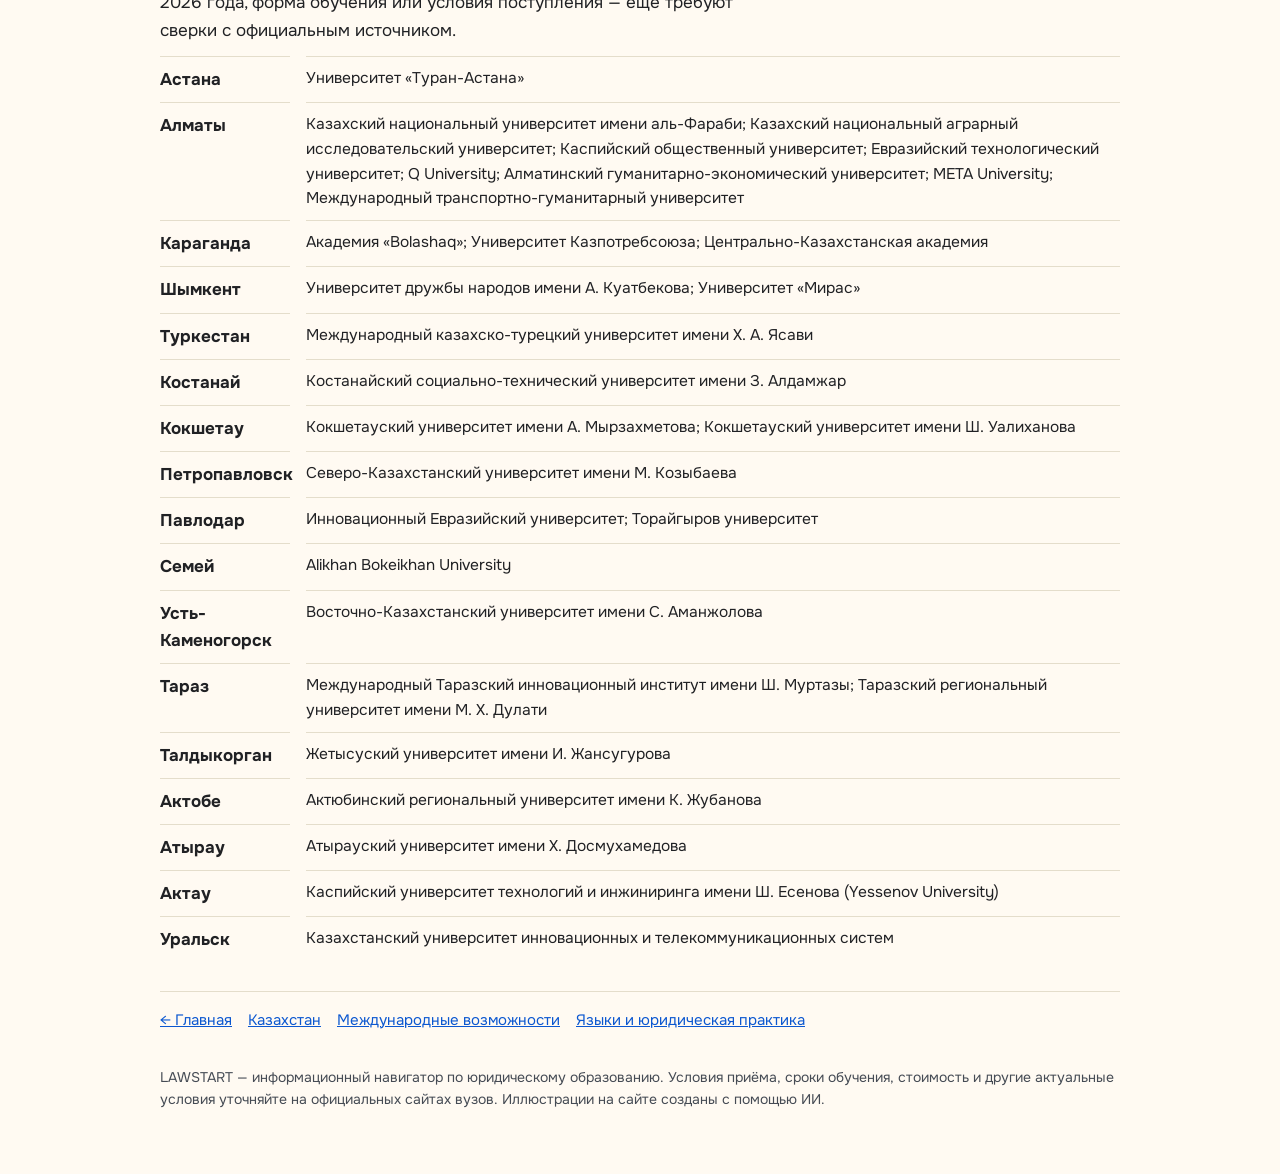
==== commit b9fed5a4: "Add files via upload" ====
--- a/catalog.html
+++ b/catalog.html
@@ -21,7 +21,7 @@
 <meta name="twitter:title" content="Каталог юридических программ Казахстана: вузы, коды ОП, магистратура M078 | LAWSTART">
 <meta name="twitter:description" content="Поиск юридических программ бакалавриата и магистратуры в вузах Казахстана по вузу, городу и коду образовательной программы. Информационная база LAWSTART: условия приёма проверяйте на сайте вуза.">
 <meta name="twitter:image" content="https://lawstartkz.github.io/og.jpg">
-<script type="application/ld+json">{"@context": "https://schema.org", "@type": "BreadcrumbList", "itemListElement": [{"@type": "ListItem", "position": 1, "name": "LAWSTART", "item": "https://lawstartkz.github.io/"}, {"@type": "ListItem", "position": 2, "name": "Каталог юридических программ", "item": "https://lawstartkz.github.io/catalog.html"}]}</script>
+<script type="application/ld+json">{"@context": "https://schema.org", "@type": "BreadcrumbList", "itemListElement": [{"@type": "ListItem", "position": 1, "name": "LAWSTART", "item": "https://lawstartkz.github.io/"}, {"@type": "ListItem", "position": 2, "name": "Юридическое образование Казахстана", "item": "https://lawstartkz.github.io/kazakhstan.html"}, {"@type": "ListItem", "position": 3, "name": "Каталог юридических программ", "item": "https://lawstartkz.github.io/catalog.html"}]}</script>
 <link rel="stylesheet" href="https://fonts.googleapis.com/css2?family=Literata:opsz,wght@7..72,500;7..72,700&family=Onest:wght@400;500;600;700&family=JetBrains+Mono:wght@500&display=swap">
 <link rel="stylesheet" href="lawstart.css">
 </head>
@@ -33,9 +33,9 @@
     <div class="logo"><a href="index.html" aria-label="LAWSTART — на главную">LAW<i>START</i></a></div>
     <div class="tag">Навигатор по юридическому образованию</div>
   </header>
-  <nav class="mm" id="main-menu" aria-label="Главное меню: разделы сайта"><div class="mm-bar"><button type="button" class="mm-toggle" id="mm-toggle" aria-expanded="false" aria-controls="mm-list">Меню</button><a class="mm-all" href="index.html#sitemap">Все разделы</a></div><ul class="mm-list" id="mm-list"><li class="mm-g"><a class="mm-dl" href="index.html#test">LAWSTART INDEX</a></li><li class="mm-g"><button type="button" class="mm-gb" aria-expanded="false" aria-controls="mm-p1"><span class="mm-f">Каталог юридического образования Казахстана</span><span class="mm-s" aria-hidden="true">Каталог</span></button><ul class="mm-panel" id="mm-p1" hidden><li><a href="#catalog">Каталог вузов и программ</a></li><li><a href="index.html#nav-d-ba">Бакалавриат по праву</a></li><li><a href="index.html#fields">Направления права</a></li><li><a href="#nav-catalog-check">Проверка данных каталога</a></li><li><a href="index.html#sources">Источники и ограничения</a></li></ul></li><li class="mm-g"><button type="button" class="mm-gb" aria-expanded="false" aria-controls="mm-p2"><span class="mm-f">Второе высшее и магистратура</span><span class="mm-s" aria-hidden="true">Второе высшее и магистратура</span></button><ul class="mm-panel" id="mm-p2" hidden><li><a href="index.html#second-master">Обзор раздела</a></li><li><a href="index.html#second">1. Второе высшее по юриспруденции</a></li><li><a href="index.html#route-master-kz">2. Магистратура в Казахстане</a></li><li><a href="index.html#route-master-abroad">3. Магистратура за рубежом: LL.M., MA</a></li><li><a href="index.html#no-law-degree">4. Поступление без юридического диплома</a></li></ul></li><li class="mm-g"><button type="button" class="mm-gb" aria-expanded="false" aria-controls="mm-p3"><span class="mm-f">Зарубежное образование</span><span class="mm-s" aria-hidden="true">Зарубежье</span></button><ul class="mm-panel" id="mm-p3" hidden><li><a href="index.html#abroad">Университеты и страны: обзор</a></li><li><a href="index.html#nav-ab-uk">Великобритания</a></li><li><a href="index.html#nav-ab-eu">Европа</a></li><li><a href="index.html#nav-ab-usca">США и Канада</a></li><li><a href="index.html#nav-ab-sg">Сингапур, Япония, Южная Корея</a></li><li><a href="index.html#nav-ab-au">Австралия</a></li><li><a href="index.html#nav-ab-nz">Новая Зеландия</a></li><li><a href="index.html#nav-ab-req">Требования и документы</a></li></ul></li><li class="mm-g"><button type="button" class="mm-gb" aria-expanded="false" aria-controls="mm-p4"><span class="mm-f">Legal English</span><span class="mm-s" aria-hidden="true">Legal English</span></button><ul class="mm-panel" id="mm-p4" hidden><li><a href="index.html#english">Обзор Legal English</a></li><li><a href="index.html#le-course">Курс по уровням</a></li><li><a href="index.html#le-terms">Юридическая терминология</a></li><li><a href="index.html#le-dict">Словарь Legal English</a></li><li><a href="index.html#le-contract">Язык договоров</a></li><li><a href="index.html#le-corr">Юридическая переписка</a></li><li><a href="index.html#le-free">Бесплатные словари и источники</a></li><li><a href="index.html#le-courses">Курсы и кино</a></li></ul></li><li class="mm-g"><button type="button" class="mm-gb" aria-expanded="false" aria-controls="mm-p5"><span class="mm-f">Legal Kazakh</span><span class="mm-s" aria-hidden="true">Legal Kazakh</span></button><ul class="mm-panel" id="mm-p5" hidden><li><a href="index.html#legal-kazakh">Обзор Legal Kazakh</a></li><li><a href="index.html#lk-terms">Казахско-русская терминология</a></li><li><a href="index.html#lk-res">Ресурсы и источники</a></li></ul></li><li class="mm-g"><button type="button" class="mm-gb" aria-expanded="false" aria-controls="mm-p6"><span class="mm-f">Поступление</span><span class="mm-s" aria-hidden="true">Поступление</span></button><ul class="mm-panel" id="mm-p6" hidden><li><a href="index.html#admission">Подготовка к поступлению</a></li><li><a href="index.html#ml-types">Мотивационные письма</a></li><li><a href="index.html#ml-guides">Руководства университетов</a></li><li><a href="index.html#admissions-strategy">Стратегия профиля</a></li><li><a href="index.html#ielts-toefl">IELTS и TOEFL</a></li><li><a href="index.html#lsat">LSAT</a></li><li><a href="index.html#checklist">Чек-лист поступления</a></li></ul></li><li class="mm-g"><button type="button" class="mm-gb" aria-expanded="false" aria-controls="mm-p7"><span class="mm-f">Стипендии и гранты</span><span class="mm-s" aria-hidden="true">Стипендии</span></button><ul class="mm-panel" id="mm-p7" hidden><li><a href="index.html#funding">Обзор и как читать описания</a></li><li><a href="index.html#nav-fu-bolashak">Болашак</a></li><li><a href="index.html#nav-fu-us">Стипендии США</a></li><li><a href="index.html#nav-fu-uk">Стипендии Великобритании</a></li><li><a href="index.html#nav-fu-eu">Стипендии Европы</a></li><li><a href="index.html#nav-fu-mext">MEXT (Япония)</a></li><li><a href="index.html#nl-sh">Stipendium Hungaricum</a></li></ul></li><li class="mm-g"><button type="button" class="mm-gb" aria-expanded="false" aria-controls="mm-p8"><span class="mm-f">Международные возможности</span><span class="mm-s" aria-hidden="true">Возможности</span></button><ul class="mm-panel" id="mm-p8" hidden><li><a href="index.html#opportunities">Обзор возможностей</a></li><li><a href="index.html#career-experience">Практика и стажировки</a></li><li><a href="index.html#leadership">Лидерские программы</a></li><li><a href="index.html#kectil">Kectil 2027</a></li><li><a href="index.html#nav-o-jessup">Moot courts (Jessup)</a></li><li><a href="index.html#nav-o-freemover">Обмены: Free Mover, IREX, BridgeUSA</a></li></ul></li><li class="mm-g"><button type="button" class="mm-gb" aria-expanded="false" aria-controls="mm-p10"><span class="mm-f">Бесплатные публикации и исследования</span><span class="mm-s" aria-hidden="true">Публикации</span></button><ul class="mm-panel" id="mm-p10" hidden><li><a href="index.html#publications">Обзор раздела</a></li><li><a href="index.html#pub-for">Для кого</a></li><li><a href="index.html#pub-learn">A. Бесплатное изучение права</a></li><li><a href="index.html#pub-journals">B. Научные журналы и публикации</a></li><li><a href="index.html#pub-research">C. Исследовательские программы</a></li><li><a href="index.html#pub-how">Как подготовить статью</a></li></ul></li><li class="mm-g"><a class="mm-dl" href="index.html#community">Вопросы и ответы</a></li><li class="mm-g"><button type="button" class="mm-gb" aria-expanded="false" aria-controls="mm-p11"><span class="mm-f">Реклама и сотрудничество</span><span class="mm-s" aria-hidden="true">Сотрудничество</span></button><ul class="mm-panel" id="mm-p11" hidden><li><a href="index.html#cooperation">Обзор раздела</a></li><li><a href="index.html#coop-univ">Университетам</a></li><li><a href="index.html#coop-edu">Образовательным организациям</a></li><li><a href="index.html#coop-adv">Рекламодателям и спонсорам</a></li><li><a href="index.html#coop-rules">Принципы</a></li><li><a href="index.html#coop-contact">Как связаться</a></li></ul></li><li class="mm-g"><button type="button" class="mm-gb" aria-expanded="false" aria-controls="mm-p9"><span class="mm-f">О проекте</span><span class="mm-s" aria-hidden="true">О проекте</span></button><ul class="mm-panel" id="mm-p9" hidden><li><a href="index.html#about">О проекте</a></li><li><a href="index.html#nav-about-method">Методология</a></li><li><a href="index.html#nav-about-limits">Ограничения данных</a></li><li><a href="index.html#faq">Частые вопросы (FAQ)</a></li></ul></li><li class="mm-g mm-srch"><a href="index.html#sitemap-search">Поиск по разделам</a></li></ul></nav>
+  <nav class="mm" id="main-menu" aria-label="Главное меню: разделы сайта"><div class="mm-bar"><button type="button" class="mm-toggle" id="mm-toggle" aria-expanded="false" aria-controls="mm-list">Меню</button><a class="mm-all" href="index.html#sitemap">Все разделы</a></div><ul class="mm-list" id="mm-list"><li class="mm-g mm-main"><button type="button" class="mm-gb" aria-expanded="false" aria-controls="mm-p1"><span class="mm-f">Главная / LAWSTART INDEX</span><span class="mm-s" aria-hidden="true">Главная</span></button><ul class="mm-panel" id="mm-p1" hidden><li><a href="index.html">Главная страница</a></li><li><a href="index.html#test">Пройти LAWSTART INDEX (8 вопросов)</a></li><li><a href="index.html#routes">Выбрать маршрут по ситуации</a></li><li><a href="index.html#directions">Четыре направления LAWSTART</a></li><li><a href="index.html#how">Как это работает</a></li></ul></li><li class="mm-g mm-main"><button type="button" class="mm-gb" aria-expanded="false" aria-controls="mm-p2"><span class="mm-f">Юридическое образование Казахстана</span><span class="mm-s" aria-hidden="true">Казахстан</span></button><ul class="mm-panel" id="mm-p2" hidden><li><a href="kazakhstan.html">Обзор: Казахстан</a></li><li><a href="#catalog">Каталог вузов и программ</a></li><li><a href="#nav-catalog-check">Проверка данных каталога</a></li><li><a href="#nav-codes">Госзаказ, группы и коды программ</a></li><li><a href="kazakhstan.html#nav-d-ba">Бакалавриат по праву</a></li><li><a href="kazakhstan.html#fields">Направления права</a></li><li><a href="kazakhstan.html#second">Второе высшее</a></li><li><a href="kazakhstan.html#route-master-kz">Магистратура M078</a></li><li><a href="#nav-master">Как поступают в магистратуру</a></li><li><a href="kazakhstan.html#kz-grants">Госзаказ, коды и гранты</a></li><li><a href="kazakhstan.html#checklist">Чек-лист поступления</a></li></ul></li><li class="mm-g mm-main"><button type="button" class="mm-gb" aria-expanded="false" aria-controls="mm-p3"><span class="mm-f">Международные возможности</span><span class="mm-s" aria-hidden="true">Зарубежье</span></button><ul class="mm-panel" id="mm-p3" hidden><li><a href="international.html">Обзор: зарубежное образование</a></li><li><a href="international.html#abroad">Университеты и страны</a></li><li><a href="international.html#nav-ab-uk">Великобритания</a></li><li><a href="international.html#nav-ab-eu">Европа</a></li><li><a href="international.html#nav-ab-usca">США и Канада</a></li><li><a href="international.html#nav-ab-sg">Сингапур, Япония, Южная Корея</a></li><li><a href="international.html#nav-ab-au">Австралия</a></li><li><a href="international.html#nav-ab-nz">Новая Зеландия</a></li><li><a href="international.html#nav-ab-req">Требования и документы</a></li><li><a href="international.html#us-canada">JD, LSAT и LL.M. в США и Канаде</a></li><li><a href="international.html#route-master-abroad">Магистратура за рубежом: LL.M., MA</a></li><li><a href="international.html#no-law-degree">Поступление без юридического диплома</a></li><li><a href="international.html#ielts-toefl">IELTS и TOEFL</a></li><li><a href="international.html#lsat">LSAT</a></li><li><a href="international.html#ml-types">Мотивационные письма</a></li><li><a href="international.html#admissions-strategy">Стратегия профиля</a></li><li><a href="international.html#checklist-abroad">Чек-лист: зарубежный университет</a></li></ul></li><li class="mm-g mm-main"><button type="button" class="mm-gb" aria-expanded="false" aria-controls="mm-p4"><span class="mm-f">Языки и юридическая практика</span><span class="mm-s" aria-hidden="true">Legal English / Kazakh</span></button><ul class="mm-panel" id="mm-p4" hidden><li><a href="languages.html">Обзор: языковой портал</a></li><li><a href="legal-english.html#le-course">Legal English: курс по уровням</a></li><li><a href="legal-english.html#le-dict">Словарь Legal English</a></li><li><a href="legal-english.html#le-terms">Юридическая терминология</a></li><li><a href="legal-english.html#le-contract">Язык договоров</a></li><li><a href="legal-english.html#le-corr">Юридическая переписка</a></li><li><a href="legal-english.html#le-free">Бесплатные словари и источники</a></li><li><a href="legal-english.html#le-courses">Курсы и кино</a></li><li><a href="languages.html#legal-kazakh">Legal Kazakh: обзор</a></li><li><a href="languages.html#lk-terms">Казахско-русская терминология</a></li><li><a href="languages.html#lk-res">Ресурсы и источники Legal Kazakh</a></li><li><a href="languages.html#lk-tasks">Практические задания Legal Kazakh</a></li></ul></li><li class="mm-g"><button type="button" class="mm-gb" aria-expanded="false" aria-controls="mm-p5"><span class="mm-f">Стипендии и гранты</span><span class="mm-s" aria-hidden="true">Стипендии</span></button><ul class="mm-panel" id="mm-p5" hidden><li><a href="international.html#funding">Обзор и как читать описания</a></li><li><a href="international.html#nav-fu-bolashak">Болашак</a></li><li><a href="international.html#nav-fu-us">Стипендии США</a></li><li><a href="international.html#nav-fu-uk">Стипендии Великобритании</a></li><li><a href="international.html#nav-fu-eu">Стипендии Европы</a></li><li><a href="international.html#nav-fu-mext">MEXT (Япония)</a></li><li><a href="international.html#nl-sh">Stipendium Hungaricum</a></li></ul></li><li class="mm-g"><button type="button" class="mm-gb" aria-expanded="false" aria-controls="mm-p6"><span class="mm-f">Стажировки, конкурсы и обмены</span><span class="mm-s" aria-hidden="true">Возможности</span></button><ul class="mm-panel" id="mm-p6" hidden><li><a href="international.html#opportunities">Обзор возможностей</a></li><li><a href="international.html#career-experience">Практика и стажировки</a></li><li><a href="international.html#leadership">Лидерские программы</a></li><li><a href="international.html#kectil">Kectil 2027</a></li><li><a href="international.html#nav-o-jessup">Moot courts (Jessup)</a></li><li><a href="international.html#nav-o-freemover">Обмены: Free Mover, IREX, BridgeUSA</a></li></ul></li><li class="mm-g"><button type="button" class="mm-gb" aria-expanded="false" aria-controls="mm-p7"><span class="mm-f">Бесплатные публикации и исследования</span><span class="mm-s" aria-hidden="true">Публикации</span></button><ul class="mm-panel" id="mm-p7" hidden><li><a href="international.html#publications">Обзор раздела</a></li><li><a href="international.html#pub-for">Для кого</a></li><li><a href="international.html#pub-learn">A. Бесплатное изучение права</a></li><li><a href="international.html#pub-journals">B. Научные журналы и публикации</a></li><li><a href="international.html#pub-research">C. Исследовательские программы</a></li><li><a href="international.html#pub-how">Как подготовить статью</a></li></ul></li><li class="mm-g"><a class="mm-dl" href="index.html#community">Вопросы и ответы</a></li><li class="mm-g"><button type="button" class="mm-gb" aria-expanded="false" aria-controls="mm-p8"><span class="mm-f">О проекте и контакты</span><span class="mm-s" aria-hidden="true">О проекте</span></button><ul class="mm-panel" id="mm-p8" hidden><li><a href="index.html#about">О проекте</a></li><li><a href="index.html#nav-about-method">Методология</a></li><li><a href="index.html#nav-about-limits">Ограничения данных</a></li><li><a href="index.html#sources">Источники и ограничения</a></li><li><a href="index.html#faq">Частые вопросы (FAQ)</a></li><li><a href="index.html#cooperation">Реклама и сотрудничество</a></li><li><a href="index.html#coop-contact">Как связаться</a></li></ul></li><li class="mm-g mm-srch"><a href="index.html#sitemap-search">Поиск по разделам</a></li></ul></nav>
   <main id="main" tabindex="-1">
-  <nav class="crumbs" aria-label="Путь по сайту"><a href="index.html">Главная</a> › Каталог юридических программ</nav>
+  <nav class="crumbs" aria-label="Путь по сайту"><a href="index.html">Главная</a> › <a href="kazakhstan.html">Юридическое образование Казахстана</a> › Каталог юридических программ</nav>
   <section id="catalog">
     <h1 class="sec">Каталог юридических программ</h1>
     <p class="sub">В каталоге — юридические программы Казахстана и отдельные смежные программы. Найдите вуз, программу, город или код ОП.</p>
@@ -62,7 +62,7 @@
       <dl id="olist"></dl>
     </div>
   </section>
-  <p class="pages-nav"><a href="index.html">← На главную</a><a href="legal-english.html">Legal English →</a></p>
+  <p class="pages-nav"><a href="index.html">← Главная</a><a href="kazakhstan.html">Казахстан</a><a href="international.html">Международные возможности</a><a href="languages.html">Языки и юридическая практика</a></p>
   </main>
   <footer>LAWSTART — информационный навигатор по юридическому образованию. Условия приёма, сроки обучения, стоимость и другие актуальные условия уточняйте на официальных сайтах вузов. Иллюстрации на сайте созданы с помощью ИИ.</footer>
 </div>
--- a/lawstart.css
+++ b/lawstart.css
@@ -438,3 +438,7 @@
 .logo a{color:inherit;text-decoration:none}
 .pages-nav{margin:28px 0 0;padding-top:16px;border-top:1px solid var(--line);font-size:15px}
 .pages-nav a{color:var(--link);margin-right:16px}
+
+/* --- reorganization additions (four main pages) --- */
+.mm-panel a[aria-current="page"]{font-weight:700;background:var(--soft)}
+.pages-nav a{display:inline-block;margin-bottom:6px}
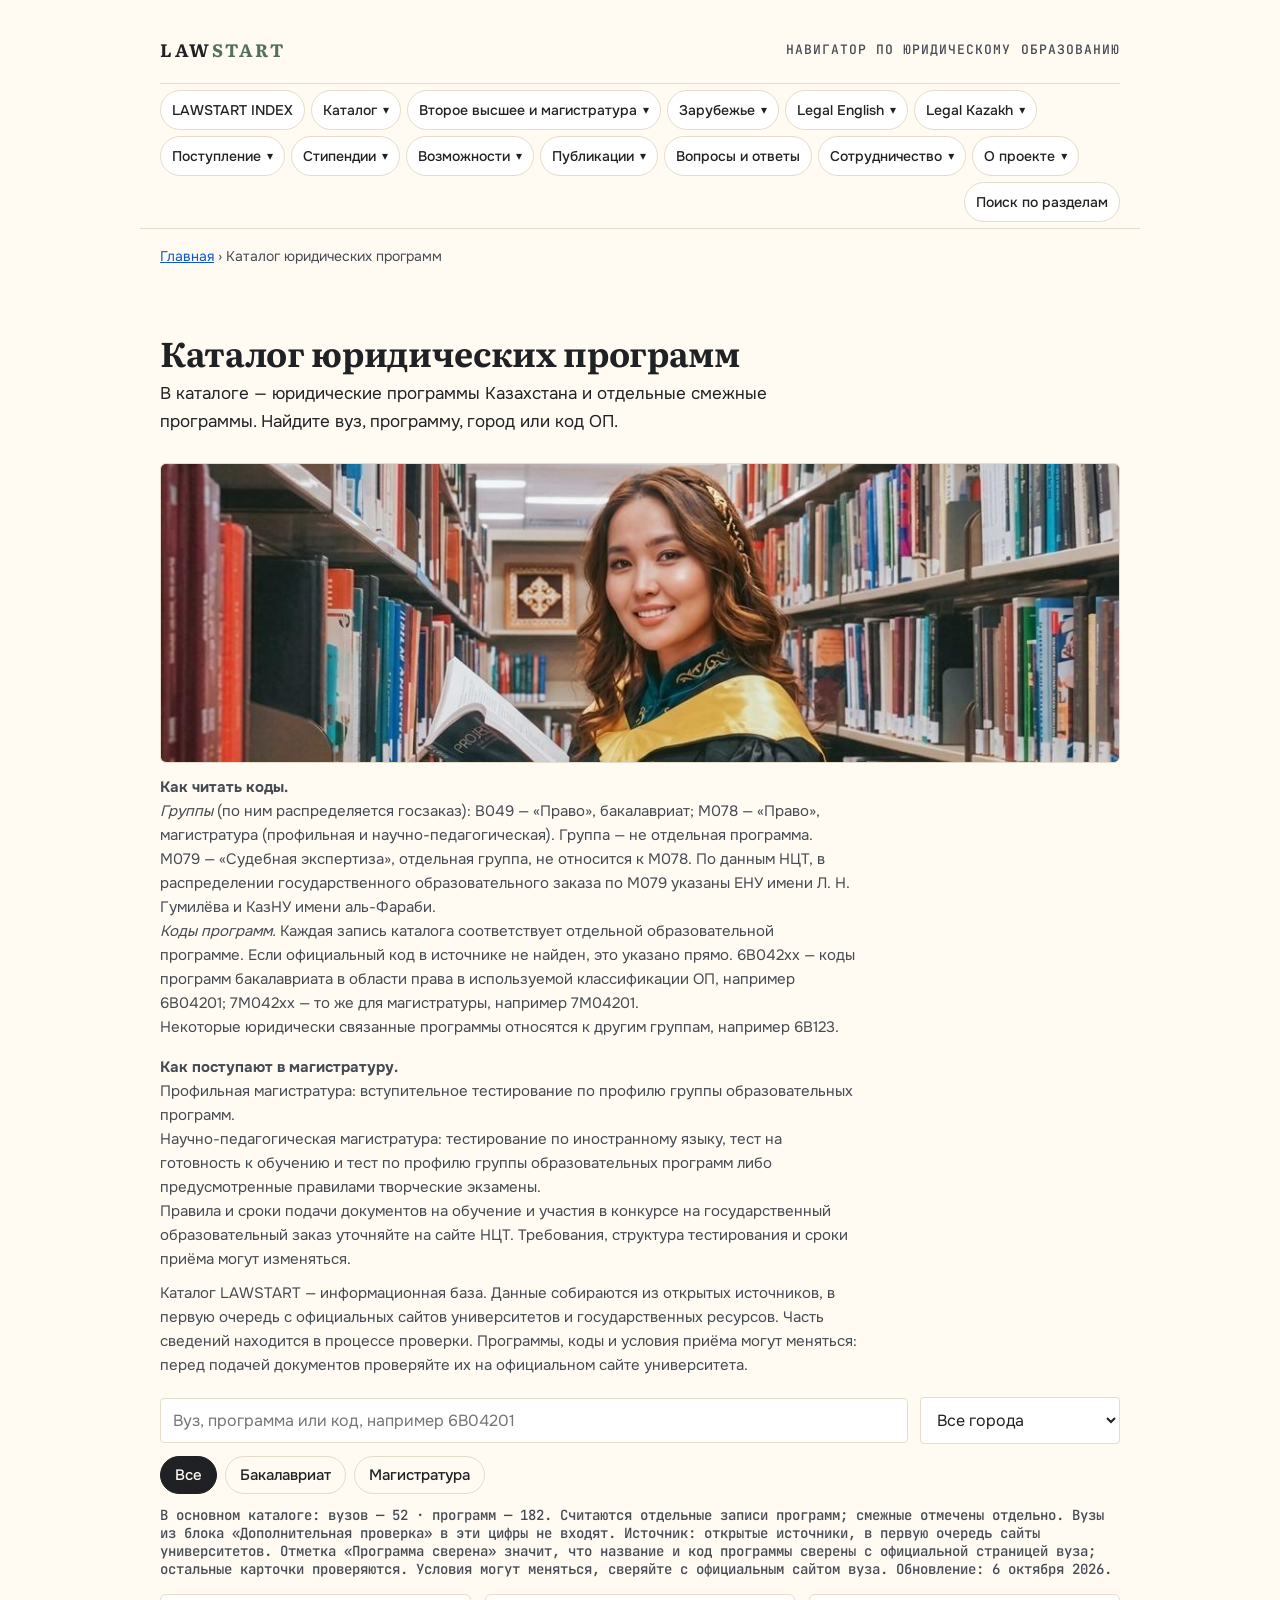
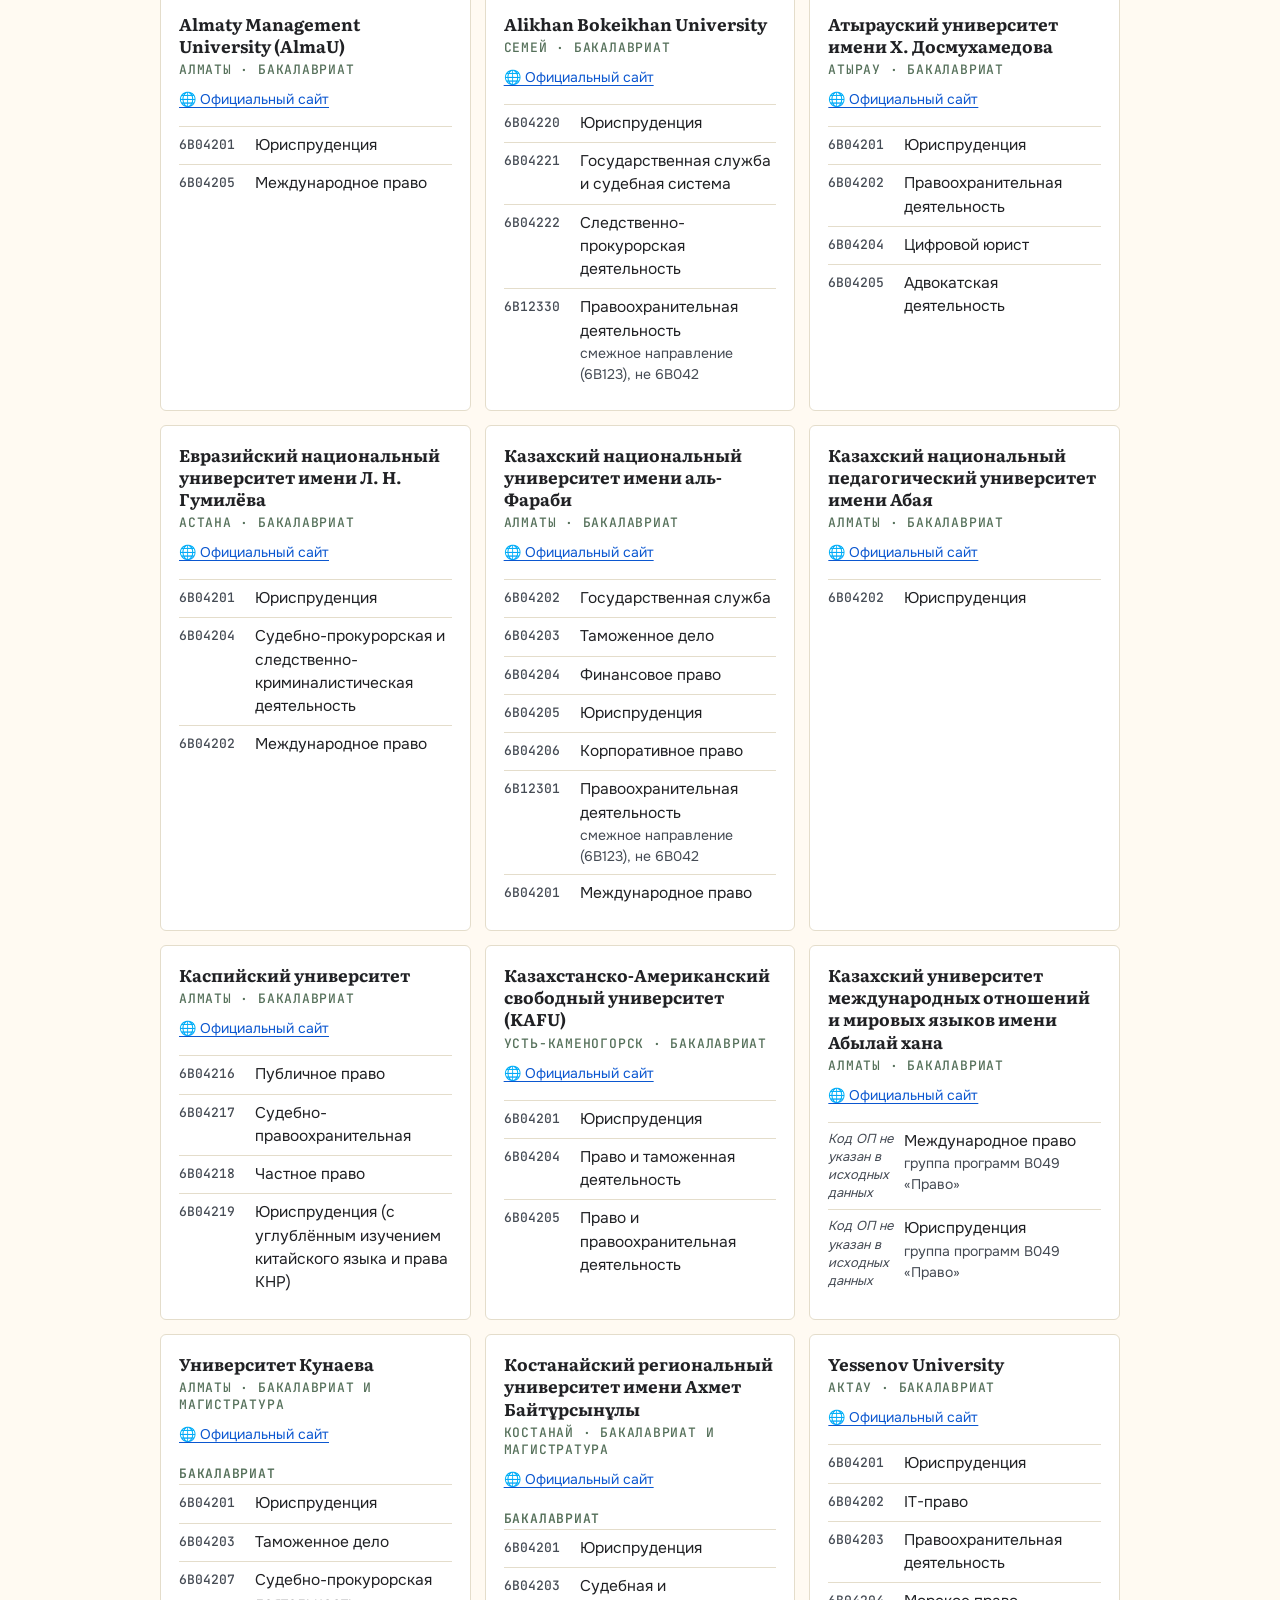
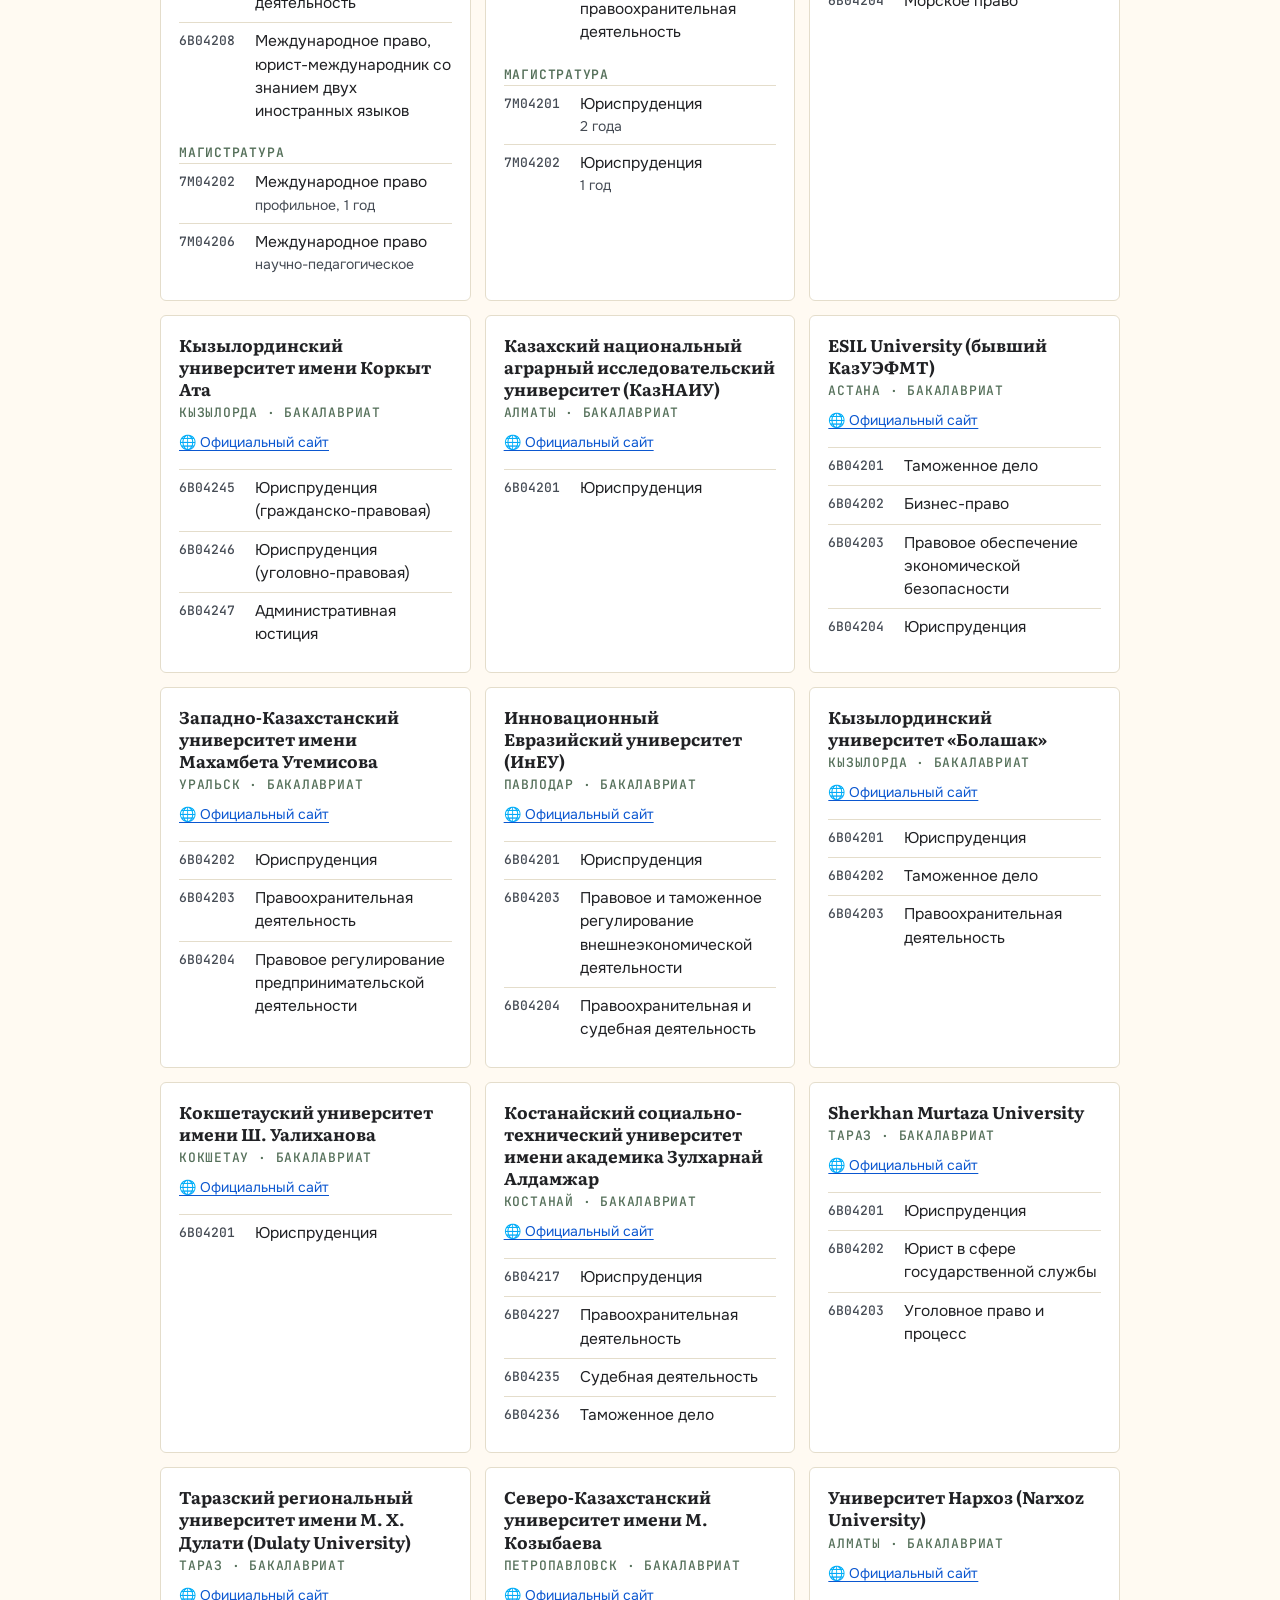
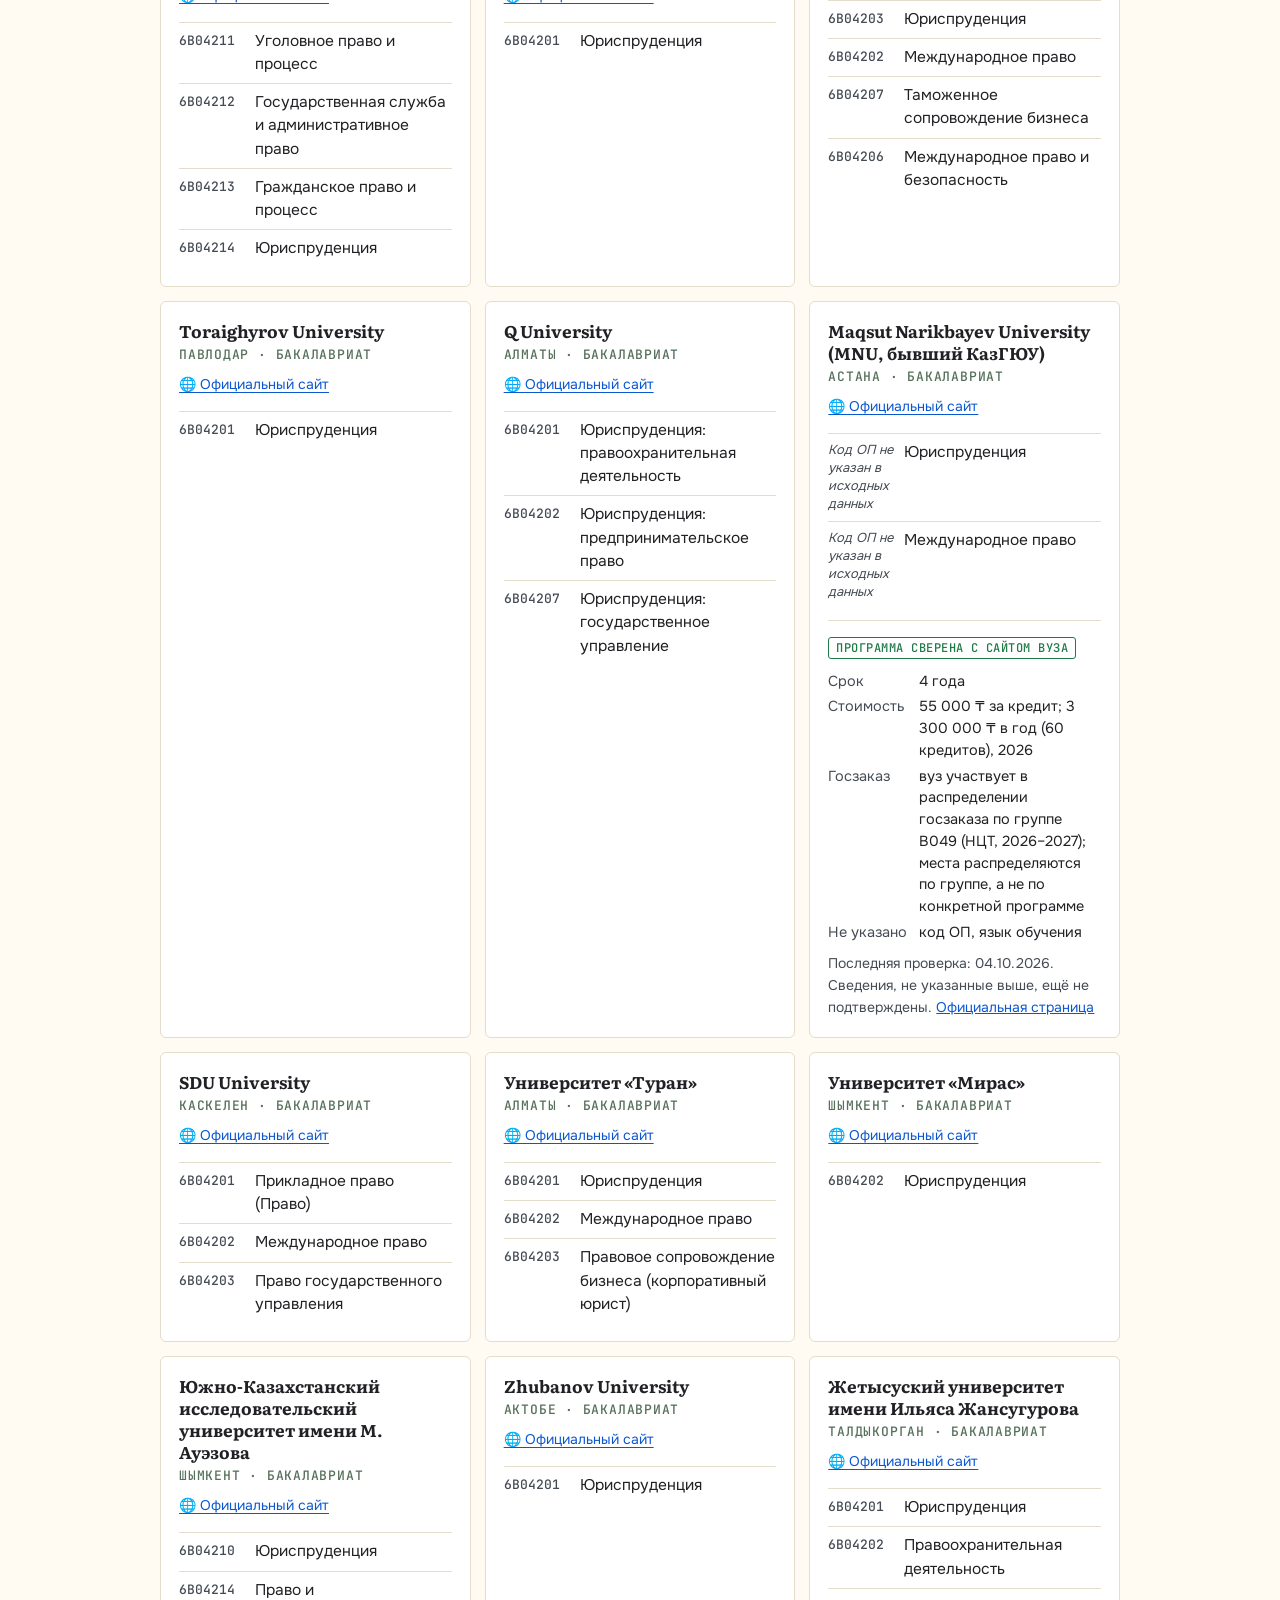
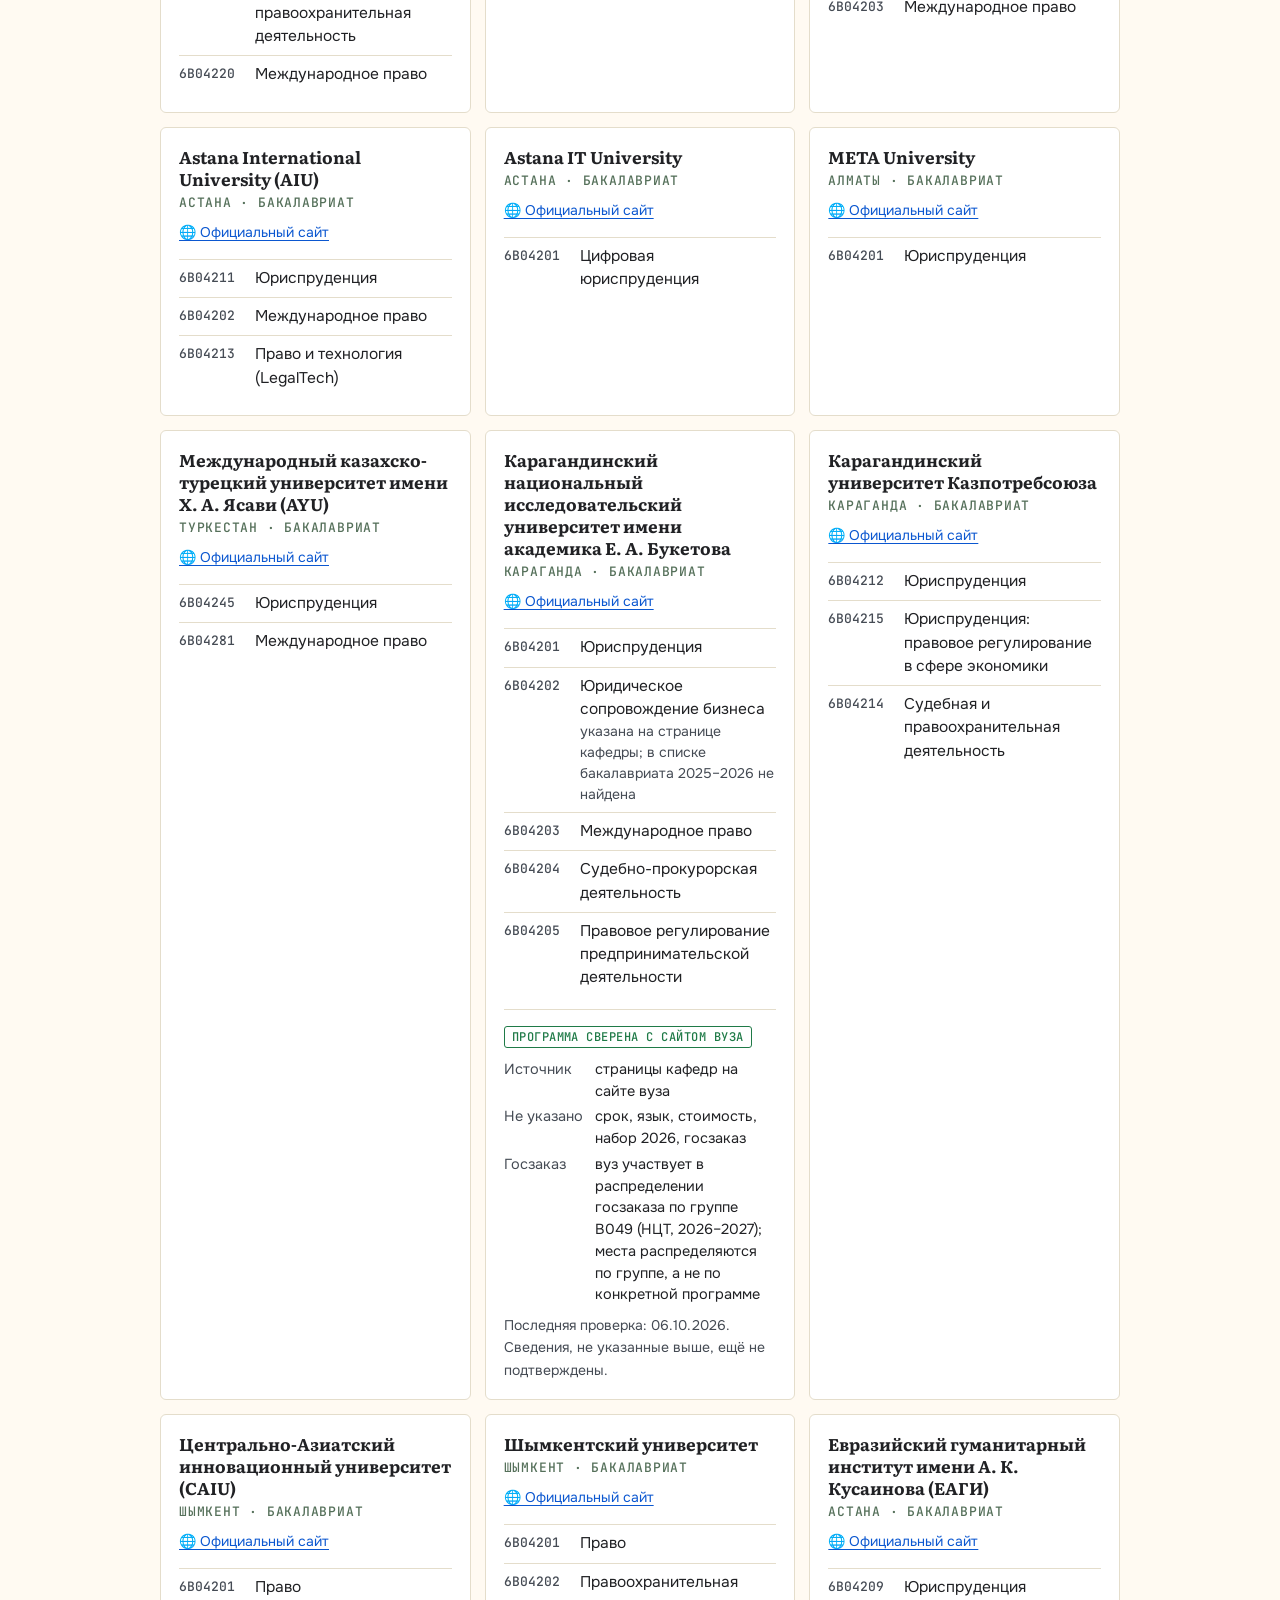
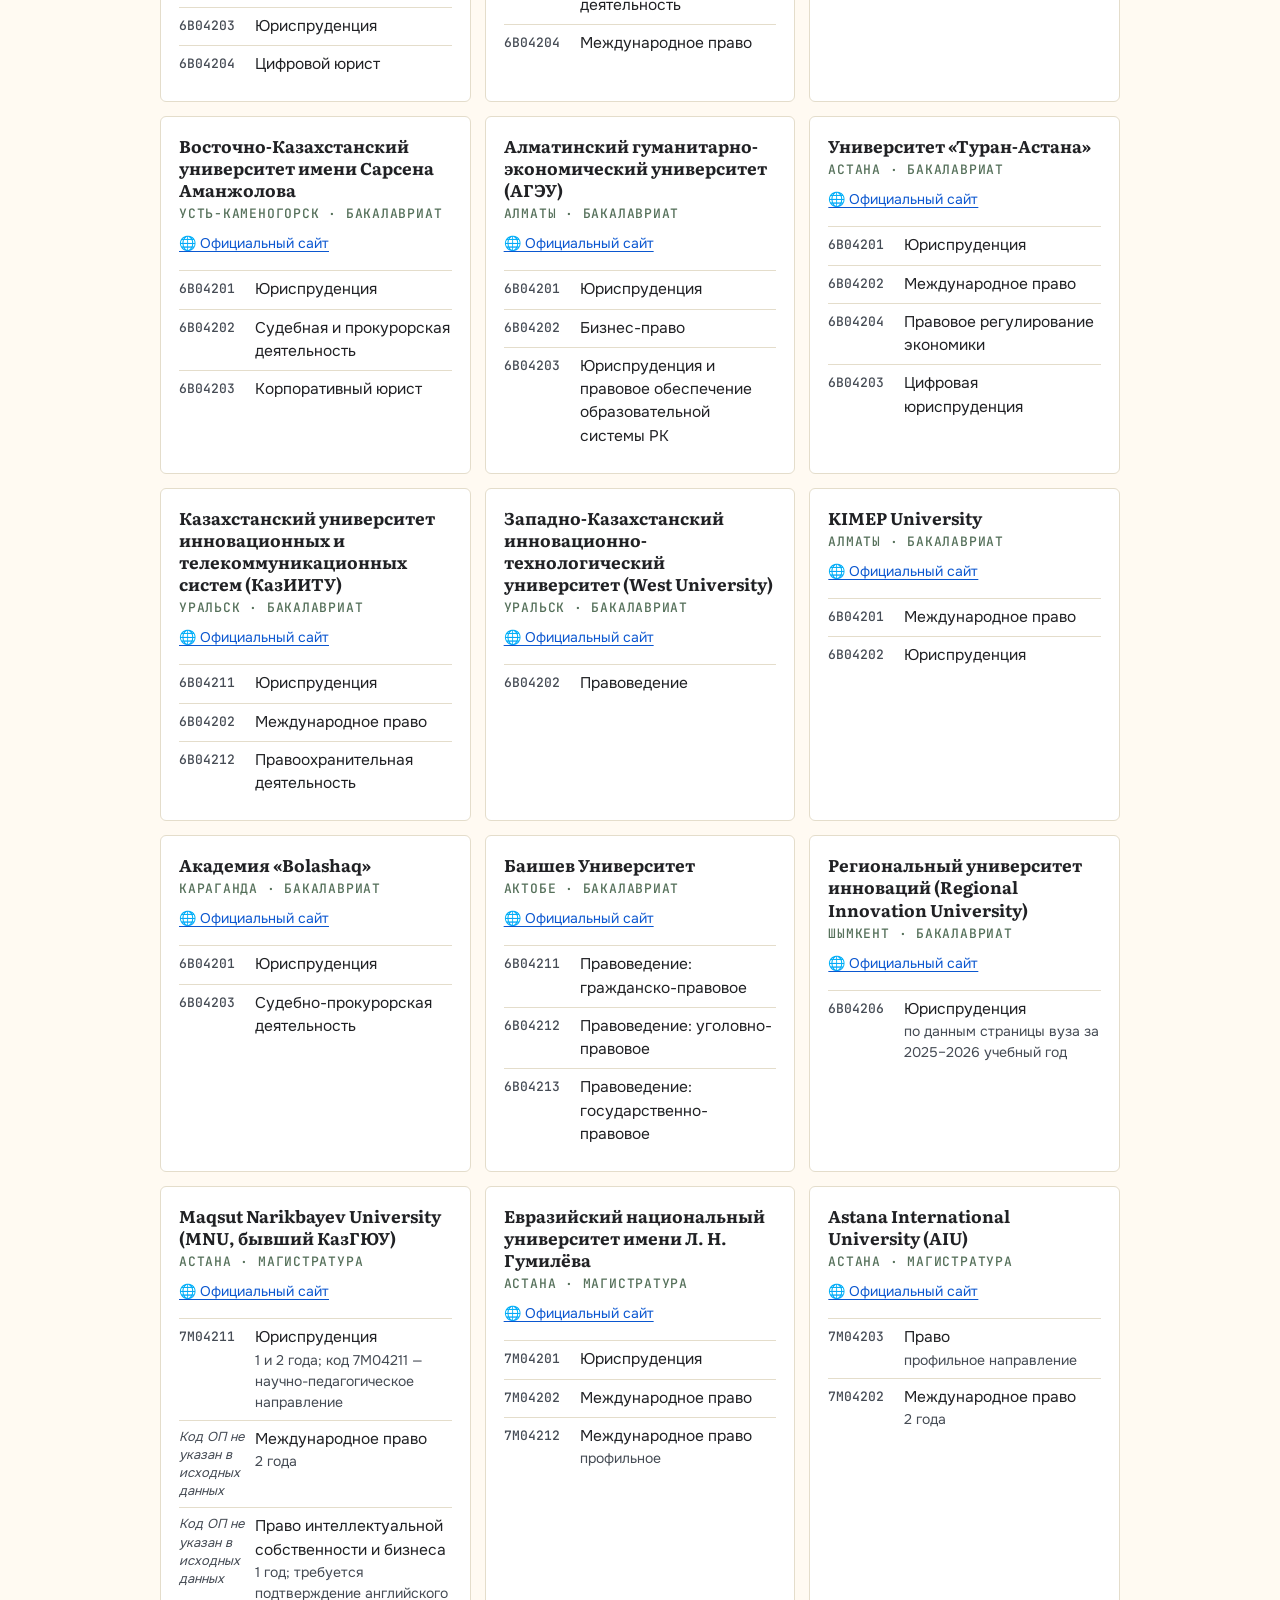
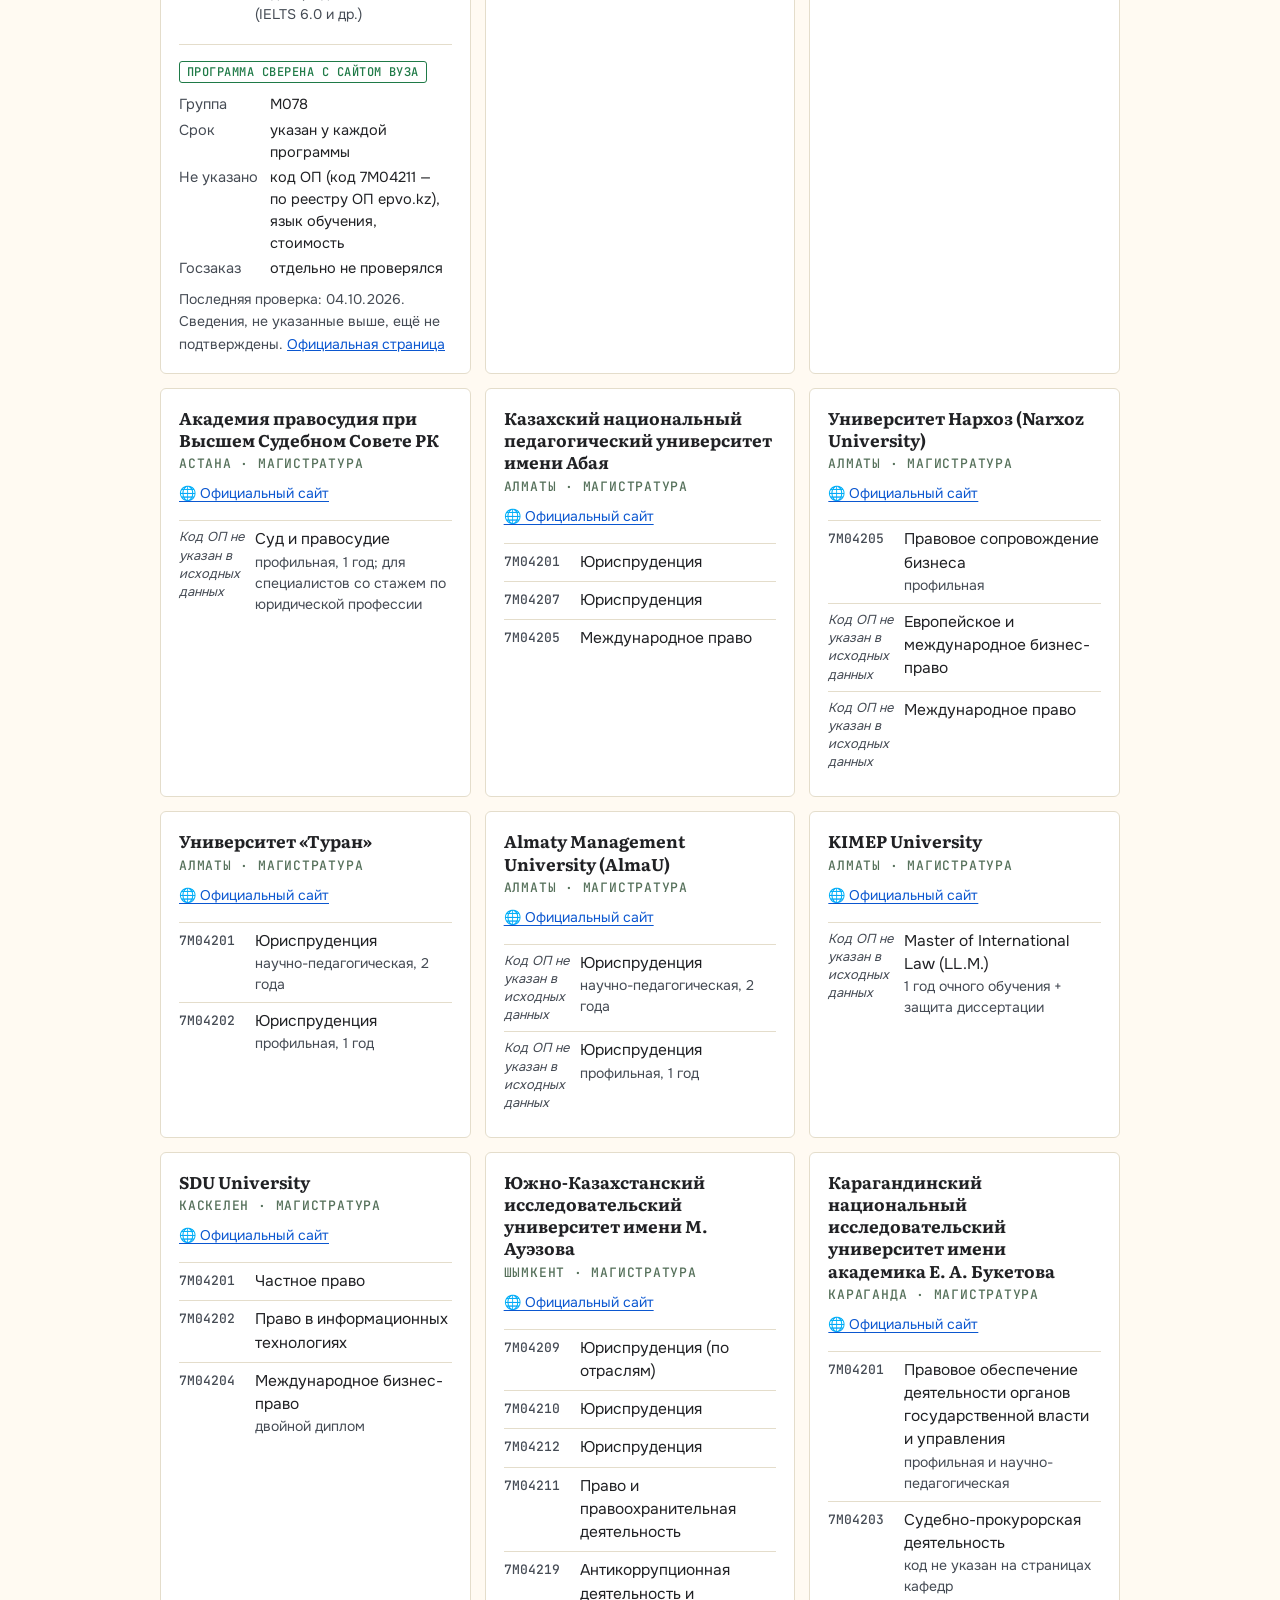
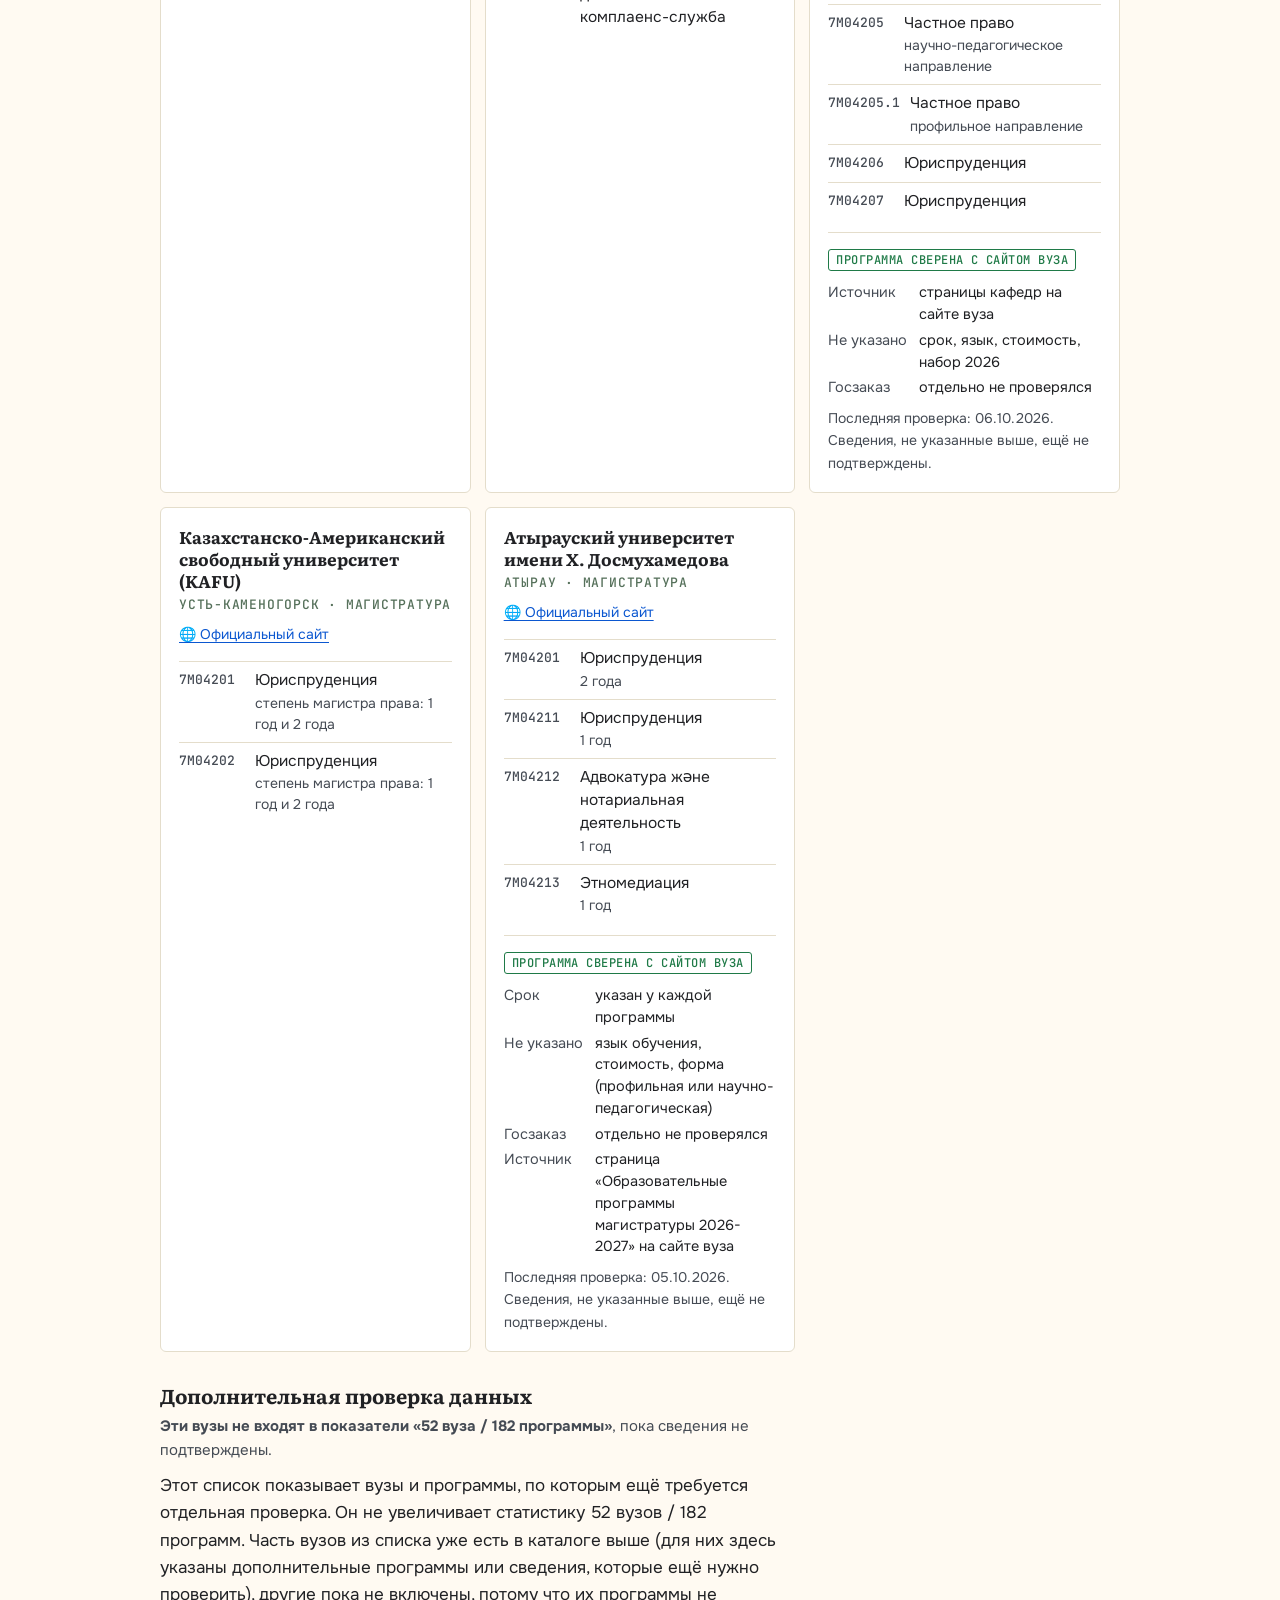
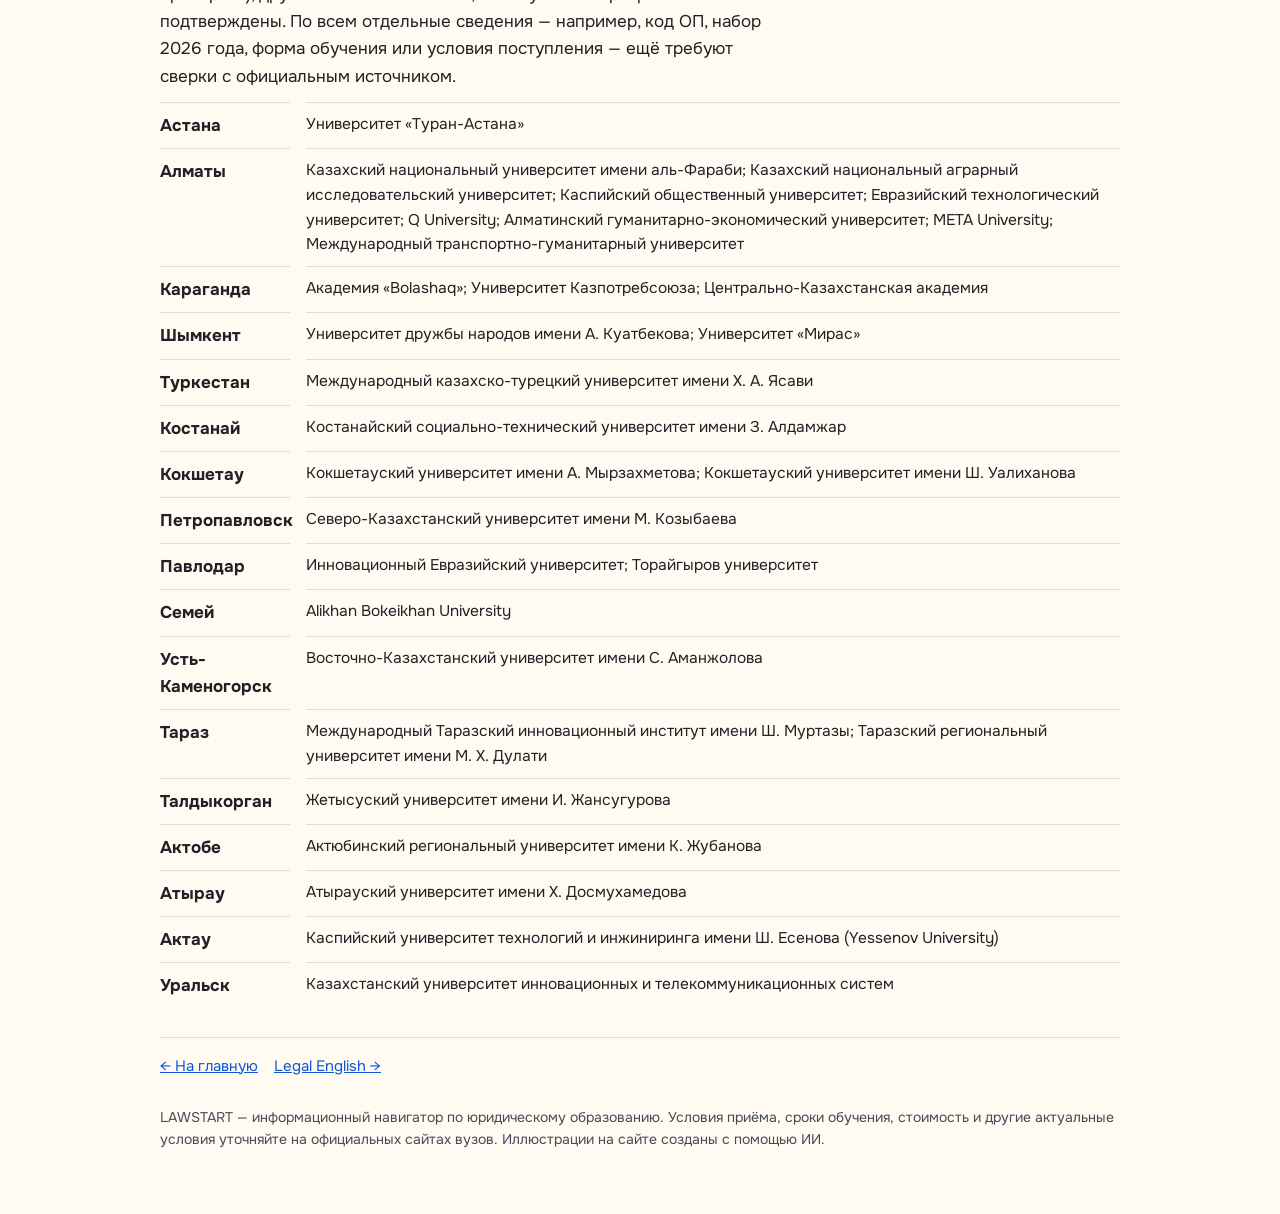
==== commit 2fa0175f: "Add files via upload" ====
--- a/catalog.html
+++ b/catalog.html
@@ -21,7 +21,7 @@
 <meta name="twitter:title" content="Каталог юридических программ Казахстана: вузы, коды ОП, магистратура M078 | LAWSTART">
 <meta name="twitter:description" content="Поиск юридических программ бакалавриата и магистратуры в вузах Казахстана по вузу, городу и коду образовательной программы. Информационная база LAWSTART: условия приёма проверяйте на сайте вуза.">
 <meta name="twitter:image" content="https://lawstartkz.github.io/og.jpg">
-<script type="application/ld+json">{"@context": "https://schema.org", "@type": "BreadcrumbList", "itemListElement": [{"@type": "ListItem", "position": 1, "name": "LAWSTART", "item": "https://lawstartkz.github.io/"}, {"@type": "ListItem", "position": 2, "name": "Юридическое образование Казахстана", "item": "https://lawstartkz.github.io/kazakhstan.html"}, {"@type": "ListItem", "position": 3, "name": "Каталог юридических программ", "item": "https://lawstartkz.github.io/catalog.html"}]}</script>
+<script type="application/ld+json">{"@context": "https://schema.org", "@type": "BreadcrumbList", "itemListElement": [{"@type": "ListItem", "position": 1, "name": "LAWSTART", "item": "https://lawstartkz.github.io/"}, {"@type": "ListItem", "position": 2, "name": "Каталог юридических программ", "item": "https://lawstartkz.github.io/catalog.html"}]}</script>
 <link rel="stylesheet" href="https://fonts.googleapis.com/css2?family=Literata:opsz,wght@7..72,500;7..72,700&family=Onest:wght@400;500;600;700&family=JetBrains+Mono:wght@500&display=swap">
 <link rel="stylesheet" href="lawstart.css">
 </head>
@@ -33,9 +33,9 @@
     <div class="logo"><a href="index.html" aria-label="LAWSTART — на главную">LAW<i>START</i></a></div>
     <div class="tag">Навигатор по юридическому образованию</div>
   </header>
-  <nav class="mm" id="main-menu" aria-label="Главное меню: разделы сайта"><div class="mm-bar"><button type="button" class="mm-toggle" id="mm-toggle" aria-expanded="false" aria-controls="mm-list">Меню</button><a class="mm-all" href="index.html#sitemap">Все разделы</a></div><ul class="mm-list" id="mm-list"><li class="mm-g mm-main"><button type="button" class="mm-gb" aria-expanded="false" aria-controls="mm-p1"><span class="mm-f">Главная / LAWSTART INDEX</span><span class="mm-s" aria-hidden="true">Главная</span></button><ul class="mm-panel" id="mm-p1" hidden><li><a href="index.html">Главная страница</a></li><li><a href="index.html#test">Пройти LAWSTART INDEX (8 вопросов)</a></li><li><a href="index.html#routes">Выбрать маршрут по ситуации</a></li><li><a href="index.html#directions">Четыре направления LAWSTART</a></li><li><a href="index.html#how">Как это работает</a></li></ul></li><li class="mm-g mm-main"><button type="button" class="mm-gb" aria-expanded="false" aria-controls="mm-p2"><span class="mm-f">Юридическое образование Казахстана</span><span class="mm-s" aria-hidden="true">Казахстан</span></button><ul class="mm-panel" id="mm-p2" hidden><li><a href="kazakhstan.html">Обзор: Казахстан</a></li><li><a href="#catalog">Каталог вузов и программ</a></li><li><a href="#nav-catalog-check">Проверка данных каталога</a></li><li><a href="#nav-codes">Госзаказ, группы и коды программ</a></li><li><a href="kazakhstan.html#nav-d-ba">Бакалавриат по праву</a></li><li><a href="kazakhstan.html#fields">Направления права</a></li><li><a href="kazakhstan.html#second">Второе высшее</a></li><li><a href="kazakhstan.html#route-master-kz">Магистратура M078</a></li><li><a href="#nav-master">Как поступают в магистратуру</a></li><li><a href="kazakhstan.html#kz-grants">Госзаказ, коды и гранты</a></li><li><a href="kazakhstan.html#checklist">Чек-лист поступления</a></li></ul></li><li class="mm-g mm-main"><button type="button" class="mm-gb" aria-expanded="false" aria-controls="mm-p3"><span class="mm-f">Международные возможности</span><span class="mm-s" aria-hidden="true">Зарубежье</span></button><ul class="mm-panel" id="mm-p3" hidden><li><a href="international.html">Обзор: зарубежное образование</a></li><li><a href="international.html#abroad">Университеты и страны</a></li><li><a href="international.html#nav-ab-uk">Великобритания</a></li><li><a href="international.html#nav-ab-eu">Европа</a></li><li><a href="international.html#nav-ab-usca">США и Канада</a></li><li><a href="international.html#nav-ab-sg">Сингапур, Япония, Южная Корея</a></li><li><a href="international.html#nav-ab-au">Австралия</a></li><li><a href="international.html#nav-ab-nz">Новая Зеландия</a></li><li><a href="international.html#nav-ab-req">Требования и документы</a></li><li><a href="international.html#us-canada">JD, LSAT и LL.M. в США и Канаде</a></li><li><a href="international.html#route-master-abroad">Магистратура за рубежом: LL.M., MA</a></li><li><a href="international.html#no-law-degree">Поступление без юридического диплома</a></li><li><a href="international.html#ielts-toefl">IELTS и TOEFL</a></li><li><a href="international.html#lsat">LSAT</a></li><li><a href="international.html#ml-types">Мотивационные письма</a></li><li><a href="international.html#admissions-strategy">Стратегия профиля</a></li><li><a href="international.html#checklist-abroad">Чек-лист: зарубежный университет</a></li></ul></li><li class="mm-g mm-main"><button type="button" class="mm-gb" aria-expanded="false" aria-controls="mm-p4"><span class="mm-f">Языки и юридическая практика</span><span class="mm-s" aria-hidden="true">Legal English / Kazakh</span></button><ul class="mm-panel" id="mm-p4" hidden><li><a href="languages.html">Обзор: языковой портал</a></li><li><a href="legal-english.html#le-course">Legal English: курс по уровням</a></li><li><a href="legal-english.html#le-dict">Словарь Legal English</a></li><li><a href="legal-english.html#le-terms">Юридическая терминология</a></li><li><a href="legal-english.html#le-contract">Язык договоров</a></li><li><a href="legal-english.html#le-corr">Юридическая переписка</a></li><li><a href="legal-english.html#le-free">Бесплатные словари и источники</a></li><li><a href="legal-english.html#le-courses">Курсы и кино</a></li><li><a href="languages.html#legal-kazakh">Legal Kazakh: обзор</a></li><li><a href="languages.html#lk-terms">Казахско-русская терминология</a></li><li><a href="languages.html#lk-res">Ресурсы и источники Legal Kazakh</a></li><li><a href="languages.html#lk-tasks">Практические задания Legal Kazakh</a></li></ul></li><li class="mm-g"><button type="button" class="mm-gb" aria-expanded="false" aria-controls="mm-p5"><span class="mm-f">Стипендии и гранты</span><span class="mm-s" aria-hidden="true">Стипендии</span></button><ul class="mm-panel" id="mm-p5" hidden><li><a href="international.html#funding">Обзор и как читать описания</a></li><li><a href="international.html#nav-fu-bolashak">Болашак</a></li><li><a href="international.html#nav-fu-us">Стипендии США</a></li><li><a href="international.html#nav-fu-uk">Стипендии Великобритании</a></li><li><a href="international.html#nav-fu-eu">Стипендии Европы</a></li><li><a href="international.html#nav-fu-mext">MEXT (Япония)</a></li><li><a href="international.html#nl-sh">Stipendium Hungaricum</a></li></ul></li><li class="mm-g"><button type="button" class="mm-gb" aria-expanded="false" aria-controls="mm-p6"><span class="mm-f">Стажировки, конкурсы и обмены</span><span class="mm-s" aria-hidden="true">Возможности</span></button><ul class="mm-panel" id="mm-p6" hidden><li><a href="international.html#opportunities">Обзор возможностей</a></li><li><a href="international.html#career-experience">Практика и стажировки</a></li><li><a href="international.html#leadership">Лидерские программы</a></li><li><a href="international.html#kectil">Kectil 2027</a></li><li><a href="international.html#nav-o-jessup">Moot courts (Jessup)</a></li><li><a href="international.html#nav-o-freemover">Обмены: Free Mover, IREX, BridgeUSA</a></li></ul></li><li class="mm-g"><button type="button" class="mm-gb" aria-expanded="false" aria-controls="mm-p7"><span class="mm-f">Бесплатные публикации и исследования</span><span class="mm-s" aria-hidden="true">Публикации</span></button><ul class="mm-panel" id="mm-p7" hidden><li><a href="international.html#publications">Обзор раздела</a></li><li><a href="international.html#pub-for">Для кого</a></li><li><a href="international.html#pub-learn">A. Бесплатное изучение права</a></li><li><a href="international.html#pub-journals">B. Научные журналы и публикации</a></li><li><a href="international.html#pub-research">C. Исследовательские программы</a></li><li><a href="international.html#pub-how">Как подготовить статью</a></li></ul></li><li class="mm-g"><a class="mm-dl" href="index.html#community">Вопросы и ответы</a></li><li class="mm-g"><button type="button" class="mm-gb" aria-expanded="false" aria-controls="mm-p8"><span class="mm-f">О проекте и контакты</span><span class="mm-s" aria-hidden="true">О проекте</span></button><ul class="mm-panel" id="mm-p8" hidden><li><a href="index.html#about">О проекте</a></li><li><a href="index.html#nav-about-method">Методология</a></li><li><a href="index.html#nav-about-limits">Ограничения данных</a></li><li><a href="index.html#sources">Источники и ограничения</a></li><li><a href="index.html#faq">Частые вопросы (FAQ)</a></li><li><a href="index.html#cooperation">Реклама и сотрудничество</a></li><li><a href="index.html#coop-contact">Как связаться</a></li></ul></li><li class="mm-g mm-srch"><a href="index.html#sitemap-search">Поиск по разделам</a></li></ul></nav>
+  <nav class="mm" id="main-menu" aria-label="Главное меню: разделы сайта"><div class="mm-bar"><button type="button" class="mm-toggle" id="mm-toggle" aria-expanded="false" aria-controls="mm-list">Меню</button><a class="mm-all" href="index.html#sitemap">Все разделы</a></div><ul class="mm-list" id="mm-list"><li class="mm-g"><a class="mm-dl" href="index.html#test">LAWSTART INDEX</a></li><li class="mm-g"><button type="button" class="mm-gb" aria-expanded="false" aria-controls="mm-p1"><span class="mm-f">Каталог юридического образования Казахстана</span><span class="mm-s" aria-hidden="true">Каталог</span></button><ul class="mm-panel" id="mm-p1" hidden><li><a href="#catalog">Каталог вузов и программ</a></li><li><a href="index.html#nav-d-ba">Бакалавриат по праву</a></li><li><a href="index.html#fields">Направления права</a></li><li><a href="#nav-catalog-check">Проверка данных каталога</a></li><li><a href="index.html#sources">Источники и ограничения</a></li></ul></li><li class="mm-g"><button type="button" class="mm-gb" aria-expanded="false" aria-controls="mm-p2"><span class="mm-f">Второе высшее и магистратура</span><span class="mm-s" aria-hidden="true">Второе высшее и магистратура</span></button><ul class="mm-panel" id="mm-p2" hidden><li><a href="index.html#second-master">Обзор раздела</a></li><li><a href="index.html#second">1. Второе высшее по юриспруденции</a></li><li><a href="index.html#route-master-kz">2. Магистратура в Казахстане</a></li><li><a href="index.html#route-master-abroad">3. Магистратура за рубежом: LL.M., MA</a></li><li><a href="index.html#no-law-degree">4. Поступление без юридического диплома</a></li></ul></li><li class="mm-g"><button type="button" class="mm-gb" aria-expanded="false" aria-controls="mm-p3"><span class="mm-f">Зарубежное образование</span><span class="mm-s" aria-hidden="true">Зарубежье</span></button><ul class="mm-panel" id="mm-p3" hidden><li><a href="index.html#abroad">Университеты и страны: обзор</a></li><li><a href="index.html#nav-ab-uk">Великобритания</a></li><li><a href="index.html#nav-ab-eu">Европа</a></li><li><a href="index.html#nav-ab-usca">США и Канада</a></li><li><a href="index.html#nav-ab-sg">Сингапур, Япония, Южная Корея</a></li><li><a href="index.html#nav-ab-au">Австралия</a></li><li><a href="index.html#nav-ab-nz">Новая Зеландия</a></li><li><a href="index.html#nav-ab-req">Требования и документы</a></li></ul></li><li class="mm-g"><button type="button" class="mm-gb" aria-expanded="false" aria-controls="mm-p4"><span class="mm-f">Legal English</span><span class="mm-s" aria-hidden="true">Legal English</span></button><ul class="mm-panel" id="mm-p4" hidden><li><a href="index.html#english">Обзор Legal English</a></li><li><a href="index.html#le-course">Курс по уровням</a></li><li><a href="index.html#le-terms">Юридическая терминология</a></li><li><a href="index.html#le-dict">Словарь Legal English</a></li><li><a href="index.html#le-contract">Язык договоров</a></li><li><a href="index.html#le-corr">Юридическая переписка</a></li><li><a href="index.html#le-free">Бесплатные словари и источники</a></li><li><a href="index.html#le-courses">Курсы и кино</a></li></ul></li><li class="mm-g"><button type="button" class="mm-gb" aria-expanded="false" aria-controls="mm-p5"><span class="mm-f">Legal Kazakh</span><span class="mm-s" aria-hidden="true">Legal Kazakh</span></button><ul class="mm-panel" id="mm-p5" hidden><li><a href="index.html#legal-kazakh">Обзор Legal Kazakh</a></li><li><a href="index.html#lk-terms">Казахско-русская терминология</a></li><li><a href="index.html#lk-res">Ресурсы и источники</a></li></ul></li><li class="mm-g"><button type="button" class="mm-gb" aria-expanded="false" aria-controls="mm-p6"><span class="mm-f">Поступление</span><span class="mm-s" aria-hidden="true">Поступление</span></button><ul class="mm-panel" id="mm-p6" hidden><li><a href="index.html#admission">Подготовка к поступлению</a></li><li><a href="index.html#ml-types">Мотивационные письма</a></li><li><a href="index.html#ml-guides">Руководства университетов</a></li><li><a href="index.html#admissions-strategy">Стратегия профиля</a></li><li><a href="index.html#ielts-toefl">IELTS и TOEFL</a></li><li><a href="index.html#lsat">LSAT</a></li><li><a href="index.html#checklist">Чек-лист поступления</a></li></ul></li><li class="mm-g"><button type="button" class="mm-gb" aria-expanded="false" aria-controls="mm-p7"><span class="mm-f">Стипендии и гранты</span><span class="mm-s" aria-hidden="true">Стипендии</span></button><ul class="mm-panel" id="mm-p7" hidden><li><a href="index.html#funding">Обзор и как читать описания</a></li><li><a href="index.html#nav-fu-bolashak">Болашак</a></li><li><a href="index.html#nav-fu-us">Стипендии США</a></li><li><a href="index.html#nav-fu-uk">Стипендии Великобритании</a></li><li><a href="index.html#nav-fu-eu">Стипендии Европы</a></li><li><a href="index.html#nav-fu-mext">MEXT (Япония)</a></li><li><a href="index.html#nl-sh">Stipendium Hungaricum</a></li></ul></li><li class="mm-g"><button type="button" class="mm-gb" aria-expanded="false" aria-controls="mm-p8"><span class="mm-f">Международные возможности</span><span class="mm-s" aria-hidden="true">Возможности</span></button><ul class="mm-panel" id="mm-p8" hidden><li><a href="index.html#opportunities">Обзор возможностей</a></li><li><a href="index.html#career-experience">Практика и стажировки</a></li><li><a href="index.html#leadership">Лидерские программы</a></li><li><a href="index.html#kectil">Kectil 2027</a></li><li><a href="index.html#nav-o-jessup">Moot courts (Jessup)</a></li><li><a href="index.html#nav-o-freemover">Обмены: Free Mover, IREX, BridgeUSA</a></li></ul></li><li class="mm-g"><button type="button" class="mm-gb" aria-expanded="false" aria-controls="mm-p10"><span class="mm-f">Бесплатные публикации и исследования</span><span class="mm-s" aria-hidden="true">Публикации</span></button><ul class="mm-panel" id="mm-p10" hidden><li><a href="index.html#publications">Обзор раздела</a></li><li><a href="index.html#pub-for">Для кого</a></li><li><a href="index.html#pub-learn">A. Бесплатное изучение права</a></li><li><a href="index.html#pub-journals">B. Научные журналы и публикации</a></li><li><a href="index.html#pub-research">C. Исследовательские программы</a></li><li><a href="index.html#pub-how">Как подготовить статью</a></li></ul></li><li class="mm-g"><a class="mm-dl" href="index.html#community">Вопросы и ответы</a></li><li class="mm-g"><button type="button" class="mm-gb" aria-expanded="false" aria-controls="mm-p11"><span class="mm-f">Реклама и сотрудничество</span><span class="mm-s" aria-hidden="true">Сотрудничество</span></button><ul class="mm-panel" id="mm-p11" hidden><li><a href="index.html#cooperation">Обзор раздела</a></li><li><a href="index.html#coop-univ">Университетам</a></li><li><a href="index.html#coop-edu">Образовательным организациям</a></li><li><a href="index.html#coop-adv">Рекламодателям и спонсорам</a></li><li><a href="index.html#coop-rules">Принципы</a></li><li><a href="index.html#coop-contact">Как связаться</a></li></ul></li><li class="mm-g"><button type="button" class="mm-gb" aria-expanded="false" aria-controls="mm-p9"><span class="mm-f">О проекте</span><span class="mm-s" aria-hidden="true">О проекте</span></button><ul class="mm-panel" id="mm-p9" hidden><li><a href="index.html#about">О проекте</a></li><li><a href="index.html#nav-about-method">Методология</a></li><li><a href="index.html#nav-about-limits">Ограничения данных</a></li><li><a href="index.html#faq">Частые вопросы (FAQ)</a></li></ul></li><li class="mm-g mm-srch"><a href="index.html#sitemap-search">Поиск по разделам</a></li></ul></nav>
   <main id="main" tabindex="-1">
-  <nav class="crumbs" aria-label="Путь по сайту"><a href="index.html">Главная</a> › <a href="kazakhstan.html">Юридическое образование Казахстана</a> › Каталог юридических программ</nav>
+  <nav class="crumbs" aria-label="Путь по сайту"><a href="index.html">Главная</a> › Каталог юридических программ</nav>
   <section id="catalog">
     <h1 class="sec">Каталог юридических программ</h1>
     <p class="sub">В каталоге — юридические программы Казахстана и отдельные смежные программы. Найдите вуз, программу, город или код ОП.</p>
@@ -62,7 +62,7 @@
       <dl id="olist"></dl>
     </div>
   </section>
-  <p class="pages-nav"><a href="index.html">← Главная</a><a href="kazakhstan.html">Казахстан</a><a href="international.html">Международные возможности</a><a href="languages.html">Языки и юридическая практика</a></p>
+  <p class="pages-nav"><a href="index.html">← На главную</a><a href="legal-english.html">Legal English →</a></p>
   </main>
   <footer>LAWSTART — информационный навигатор по юридическому образованию. Условия приёма, сроки обучения, стоимость и другие актуальные условия уточняйте на официальных сайтах вузов. Иллюстрации на сайте созданы с помощью ИИ.</footer>
 </div>
--- a/lawstart.css
+++ b/lawstart.css
@@ -438,7 +438,3 @@
 .logo a{color:inherit;text-decoration:none}
 .pages-nav{margin:28px 0 0;padding-top:16px;border-top:1px solid var(--line);font-size:15px}
 .pages-nav a{color:var(--link);margin-right:16px}
-
-/* --- reorganization additions (four main pages) --- */
-.mm-panel a[aria-current="page"]{font-weight:700;background:var(--soft)}
-.pages-nav a{display:inline-block;margin-bottom:6px}
